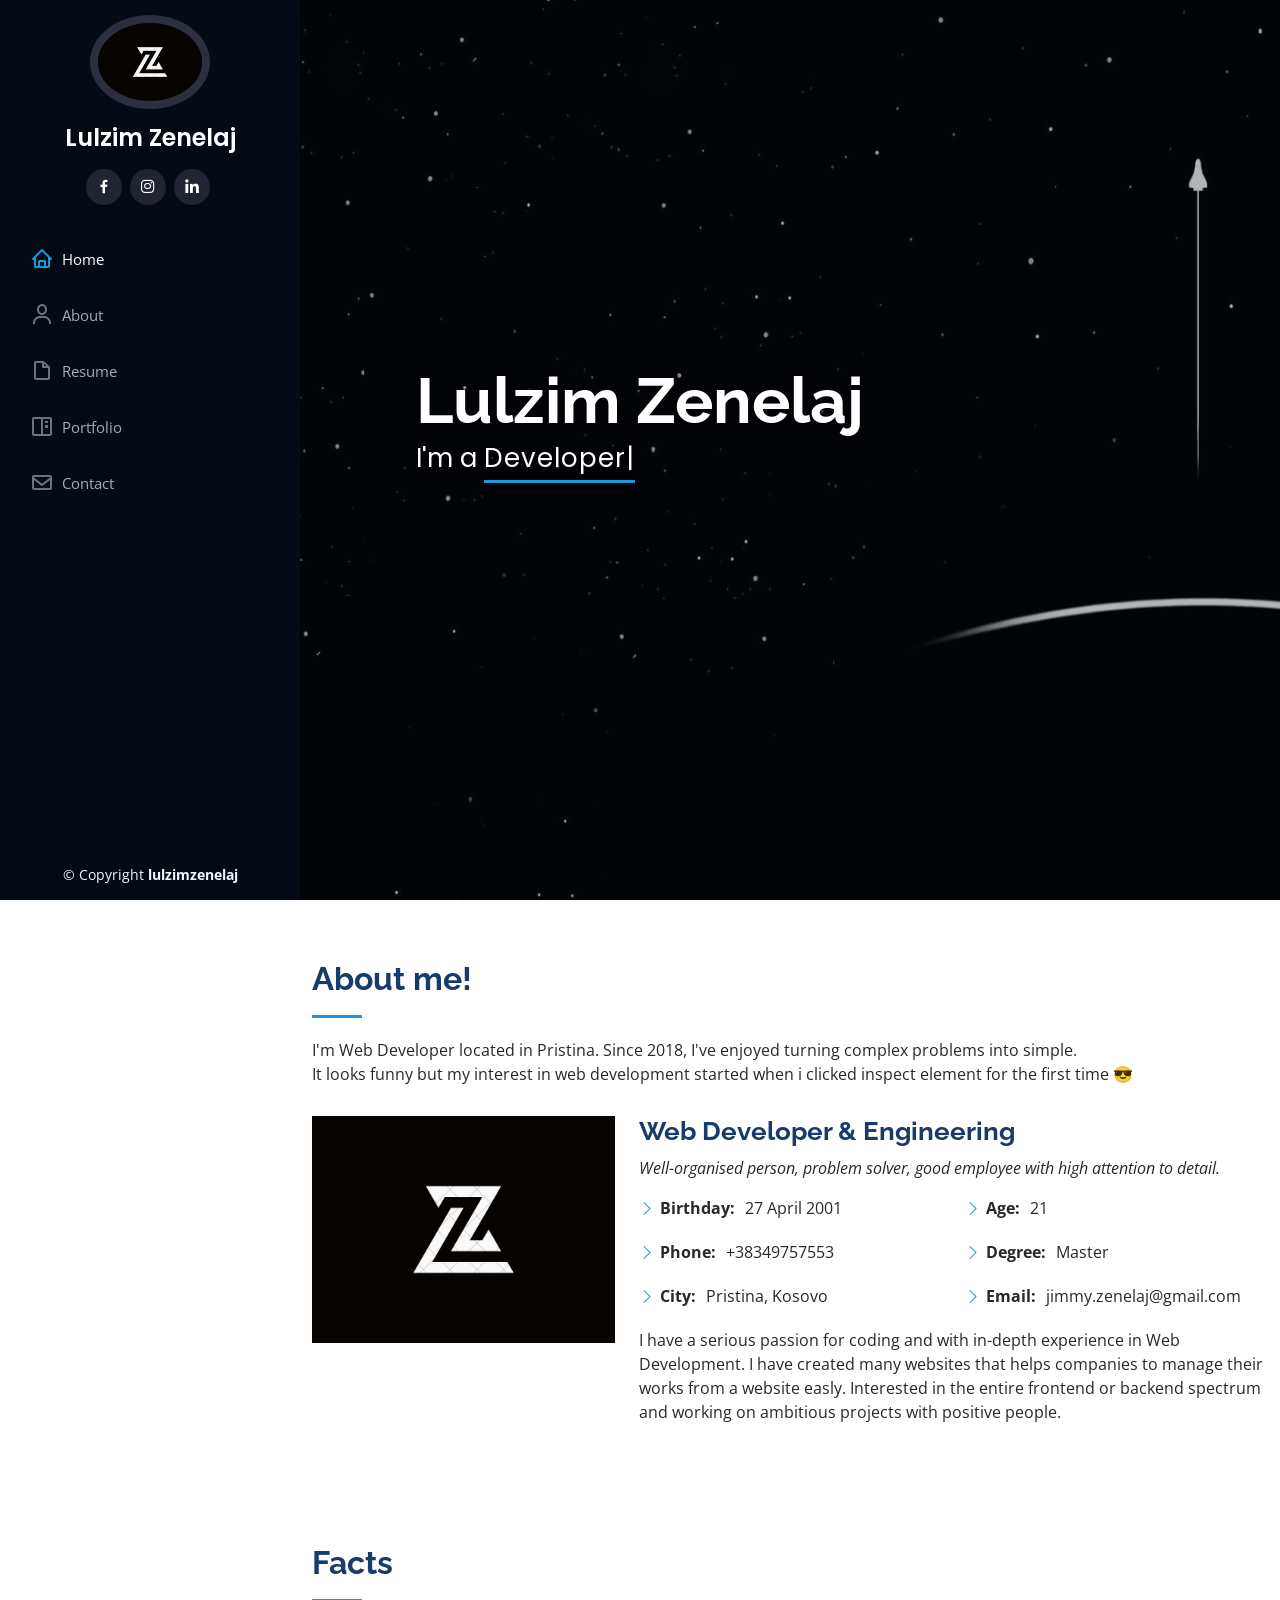
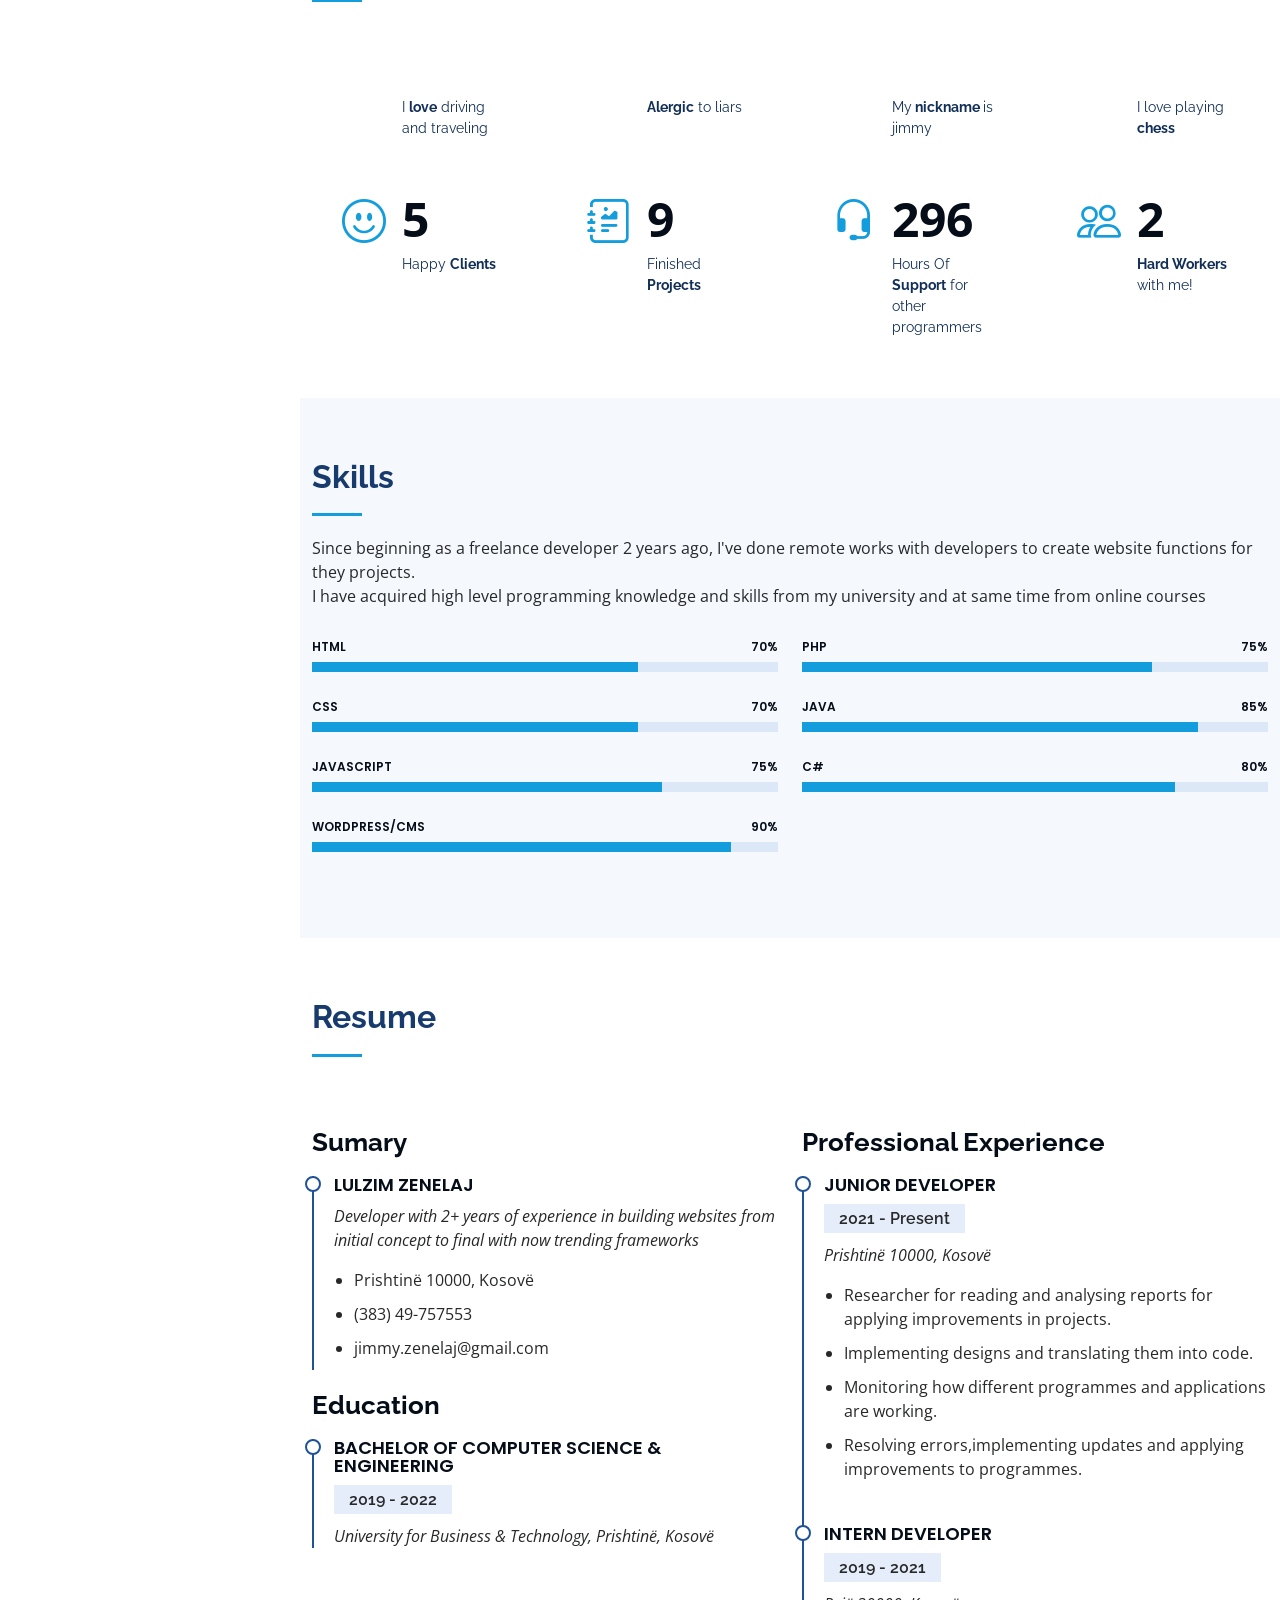
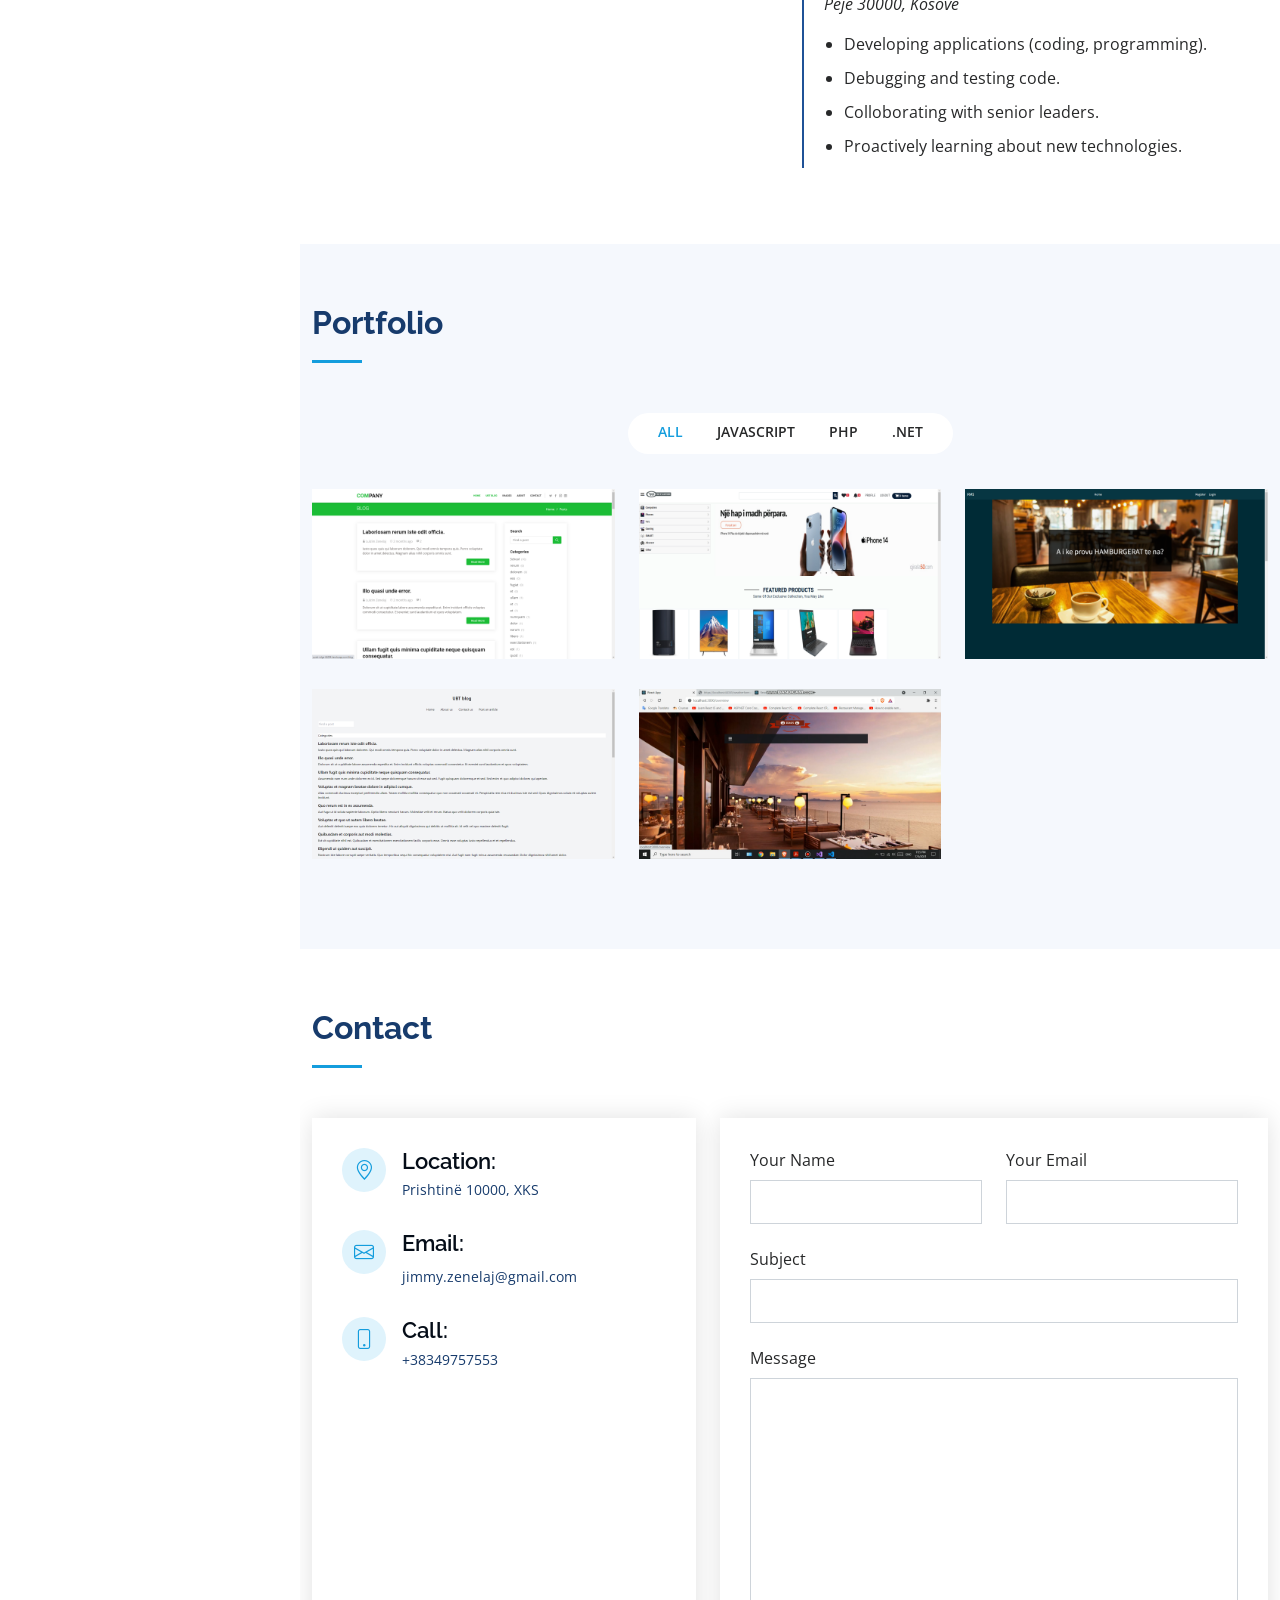
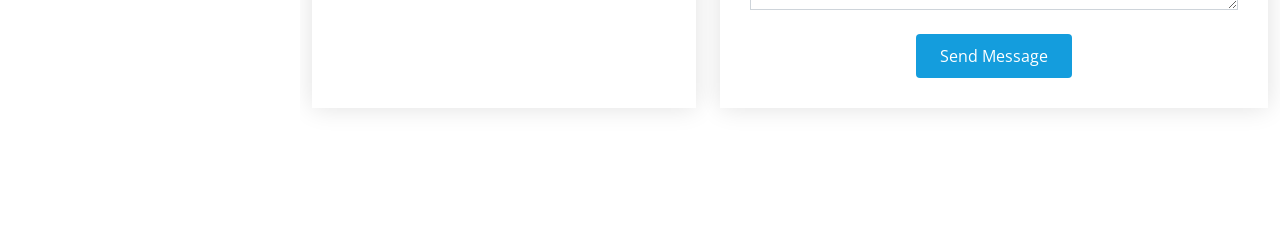
==== index.html @ 9169b21e "Update index.html" ====
<!DOCTYPE html>
<html lang="en">

<head>
  <meta charset="utf-8">
  <meta content="width=device-width, initial-scale=1.0" name="viewport">

  <title>Lulzim Zenelaj - Index</title>
  <meta content="" name="description">
  <meta content="" name="keywords">

  <!-- Favicons -->
  <link href="assets/img/favicon.png" rel="icon">
  <link href="assets/img/apple-touch-icon.png" rel="apple-touch-icon">

  <!-- Google Fonts -->
  <link
    href="https://fonts.googleapis.com/css?family=Open+Sans:300,300i,400,400i,600,600i,700,700i|Raleway:300,300i,400,400i,500,500i,600,600i,700,700i|Poppins:300,300i,400,400i,500,500i,600,600i,700,700i"
    rel="stylesheet">

  <!-- Vendor CSS Files -->
  <link href="assets/vendor/aos/aos.css" rel="stylesheet">
  <link href="assets/vendor/bootstrap/css/bootstrap.min.css" rel="stylesheet">
  <link href="assets/vendor/bootstrap-icons/bootstrap-icons.css" rel="stylesheet">
  <link href="assets/vendor/boxicons/css/boxicons.min.css" rel="stylesheet">
  <link href="assets/vendor/glightbox/css/glightbox.min.css" rel="stylesheet">
  <link href="assets/vendor/swiper/swiper-bundle.min.css" rel="stylesheet">

  <!-- Template Main CSS File -->
  <link href="assets/css/style.css" rel="stylesheet">
</head>

<body>

  <!-- ======= Mobile nav toggle button ======= -->
  <i class="bi bi-list mobile-nav-toggle d-xl-none"></i>

  <!-- ======= Header ======= -->
  <header id="header">
    <div class="d-flex flex-column">

      <div class="profile">
        <img src="assets/img/profile-img.jpg" alt="" class="img-fluid rounded-circle">
        <h1 class="text-light"><a href="index.html">Lulzim Zenelaj</a></h1>
        <div class="social-links mt-3 text-center">
          <a href="https://www.facebook.com/Lulzim.Zenelaj.13/" class="facebook"><i class="bx bxl-facebook"></i></a>
          <a href="https://www.instagram.com/_jimmy_z/" class="instagram"><i class="bx bxl-instagram"></i></a>
          <a href="https://www.linkedin.com/in/lulzimzenelaj" class="linkedin"><i class="bx bxl-linkedin"></i></a>
        </div>
      </div>

      <nav id="navbar" class="nav-menu navbar">
        <ul>
          <li><a href="#hero" class="nav-link scrollto active"><i class="bx bx-home"></i> <span>Home</span></a></li>
          <li><a href="#about" class="nav-link scrollto"><i class="bx bx-user"></i> <span>About</span></a></li>
          <li><a href="#resume" class="nav-link scrollto"><i class="bx bx-file-blank"></i> <span>Resume</span></a></li>
          <li><a href="#portfolio" class="nav-link scrollto"><i class="bx bx-book-content"></i>
              <span>Portfolio</span></a></li>
          <li><a href="#contact" class="nav-link scrollto"><i class="bx bx-envelope"></i> <span>Contact</span></a></li>
        </ul>
      </nav><!-- .nav-menu -->
    </div>
  </header><!-- End Header -->

  <!-- ======= Hero Section ======= -->
  <section id="hero" class="d-flex flex-column justify-content-center align-items-center">
    <div class="hero-container" data-aos="fade-in">
      <h1>Lulzim Zenelaj</h1>
      <p>I'm a <span class="typed" data-typed-items="Developer, Engineering, Freelancer, Designer"></span></p>
    </div>
  </section><!-- End Hero -->

  <main id="main">

    <!-- ======= About Section ======= -->
    <section id="about" class="about">
      <div class="container">

        <div class="section-title">
          <h2>About me!</h2>
          <p>I'm Web Developer located in Pristina. Since 2018, I've enjoyed turning complex problems into simple.
          </p>
          <p>
            It looks funny but my interest in web development started
            when i clicked inspect element for the first time 😎
          </p>
        </div>

        <div class="row">
          <div class="col-lg-4" data-aos="fade-right">
            <img src="assets/img/profile-img.jpg" class="img-fluid" alt="">
          </div>
          <div class="col-lg-8 pt-4 pt-lg-0 content" data-aos="fade-left">
            <h3> Web Developer &amp; Engineering</h3>
            <p class="fst-italic">
              Well-organised person, problem solver, good employee with high attention to detail.
            </p>
            <div class="row">
              <div class="col-lg-6">
                <ul>
                  <li><i class="bi bi-chevron-right"></i> <strong>Birthday:</strong> <span>27 April 2001</span></li>
                  <li><i class="bi bi-chevron-right"></i> <strong>Phone:</strong> <span>+38349757553</span></li>
                  <li><i class="bi bi-chevron-right"></i> <strong>City:</strong> <span>Pristina, Kosovo</span></li>
                </ul>
              </div>
              <div class="col-lg-6">
                <ul>
                  <li><i class="bi bi-chevron-right"></i> <strong>Age:</strong> <span>21</span></li>
                  <li><i class="bi bi-chevron-right"></i> <strong>Degree:</strong> <span>Master</span></li>
                  <li><i class="bi bi-chevron-right"></i> <strong>Email:</strong> <span>jimmy.zenelaj@gmail.com</span>
                  </li>
                </ul>
              </div>
            </div>
            <p>
              I have a serious passion for coding and with in-depth experience in Web Development.
              I have created many websites that helps companies to manage their works from a website easly.
              Interested in the entire frontend or backend spectrum and working on ambitious projects with positive
              people.
            </p>
          </div>
        </div>

      </div>
    </section><!-- End About Section -->

    <!-- ======= Facts Section ======= -->
    <section id="facts" class="facts">
      <div class="container">

        <div class="section-title">
          <h2>Facts</h2>
        </div>

        <div class="row no-gutters">

          <div class="col-lg-3 col-md-6 d-md-flex align-items-md-stretch" data-aos="fade-up">
            <div class="count-box">
              <p>I <strong>love</strong> driving and traveling </p>
            </div>
          </div>

          <div class="col-lg-3 col-md-6 d-md-flex align-items-md-stretch" data-aos="fade-up">
            <div class="count-box">
              <p><strong>Alergic</strong> to liars</p>
            </div>
          </div>

          <div class="col-lg-3 col-md-6 d-md-flex align-items-md-stretch" data-aos="fade-up">
            <div class="count-box">
              <p>My<strong> nickname </strong>is jimmy</p>
            </div>
          </div>

          <div class="col-lg-3 col-md-6 d-md-flex align-items-md-stretch" data-aos="fade-up">
            <div class="count-box">
              <p>I love playing<strong> chess </strong></p>
            </div>
          </div>

        </div>

        <div class="row no-gutters">

          <div class="col-lg-3 col-md-6 d-md-flex align-items-md-stretch" data-aos="fade-up">
            <div class="count-box">
              <i class="bi bi-emoji-smile"></i>
              <span data-purecounter-start="0" data-purecounter-end="7" data-purecounter-duration="1"
                class="purecounter"></span>
              <p>Happy <strong>Clients</strong></p>
            </div>
          </div>

          <div class="col-lg-3 col-md-6 d-md-flex align-items-md-stretch" data-aos="fade-up" data-aos-delay="100">
            <div class="count-box">
              <i class="bi bi-journal-richtext"></i>
              <span data-purecounter-start="0" data-purecounter-end="12" data-purecounter-duration="1"
                class="purecounter"></span>
              <p>Finished <strong>Projects</strong></p>
            </div>
          </div>

          <div class="col-lg-3 col-md-6 d-md-flex align-items-md-stretch" data-aos="fade-up" data-aos-delay="200">
            <div class="count-box">
              <i class="bi bi-headset"></i>
              <span data-purecounter-start="0" data-purecounter-end="411" data-purecounter-duration="1"
                class="purecounter"></span>
              <p>Hours Of <strong>Support</strong> for other programmers</p>
            </div>
          </div>

          <div class="col-lg-3 col-md-6 d-md-flex align-items-md-stretch" data-aos="fade-up" data-aos-delay="300">
            <div class="count-box">
              <i class="bi bi-people"></i>
              <span data-purecounter-start="0" data-purecounter-end="3" data-purecounter-duration="1"
                class="purecounter"></span>
              <p><strong>Hard Workers</strong> with me!</p>
            </div>
          </div>

        </div>

      </div>
    </section><!-- End Facts Section -->

    <!-- ======= Skills Section ======= -->
    <section id="skills" class="skills section-bg">
      <div class="container">

        <div class="section-title">
          <h2>Skills</h2>
          <p>Since beginning as a freelance developer 2 years ago, I've done remote works with developers to create
            website functions for they projects.</p>
          <p>
            I have acquired high level programming knowledge and skills from my university and at same time from online
            courses
          </p>
        </div>

        <div class="row skills-content">

          <div class="col-lg-6" data-aos="fade-up">

            <div class="progress">
              <span class="skill">HTML <i class="val">70%</i></span>
              <div class="progress-bar-wrap">
                <div class="progress-bar" role="progressbar" aria-valuenow="70" aria-valuemin="0" aria-valuemax="100">
                </div>
              </div>
            </div>

            <div class="progress">
              <span class="skill">CSS <i class="val">70%</i></span>
              <div class="progress-bar-wrap">
                <div class="progress-bar" role="progressbar" aria-valuenow="70" aria-valuemin="0" aria-valuemax="100">
                </div>
              </div>
            </div>

            <div class="progress">
              <span class="skill">JavaScript <i class="val">75%</i></span>
              <div class="progress-bar-wrap">
                <div class="progress-bar" role="progressbar" aria-valuenow="75" aria-valuemin="0" aria-valuemax="100">
                </div>
              </div>
            </div>

            <div class="progress">
              <span class="skill">WordPress/CMS <i class="val">90%</i></span>
              <div class="progress-bar-wrap">
                <div class="progress-bar" role="progressbar" aria-valuenow="90" aria-valuemin="0" aria-valuemax="100">
                </div>
              </div>
            </div>

          </div>

          <div class="col-lg-6" data-aos="fade-up" data-aos-delay="100">

            <div class="progress">
              <span class="skill">PHP <i class="val">75%</i></span>
              <div class="progress-bar-wrap">
                <div class="progress-bar" role="progressbar" aria-valuenow="75" aria-valuemin="0" aria-valuemax="100">
                </div>
              </div>
            </div>

            <div class="progress">
              <span class="skill">Java <i class="val">85%</i></span>
              <div class="progress-bar-wrap">
                <div class="progress-bar" role="progressbar" aria-valuenow="85" aria-valuemin="0" aria-valuemax="100">
                </div>
              </div>
            </div>

            <div class="progress">
              <span class="skill">C#<i class="val">80%</i></span>
              <div class="progress-bar-wrap">
                <div class="progress-bar" role="progressbar" aria-valuenow="80" aria-valuemin="0" aria-valuemax="100">
                </div>
              </div>
            </div>

          </div>

        </div>

      </div>
    </section><!-- End Skills Section -->

    <!-- ======= Resume Section ======= -->
    <section id="resume" class="resume">
      <div class="container">

        <div class="section-title">
          <h2>Resume</h2>
        </div>

        <div class="row">
          <div class="col-lg-6" data-aos="fade-up">
            <h3 class="resume-title">Sumary</h3>
            <div class="resume-item pb-0">
              <h4>Lulzim Zenelaj</h4>
              <p><em>Developer with 2+ years of experience in building websites from initial concept to final with now
                  trending frameworks </em></p>
              <ul>
                <li>Prishtinë 10000, Kosovë</li>
                <li>(383) 49-757553</li>
                <li>jimmy.zenelaj@gmail.com</li>
              </ul>
            </div>

            <h3 class="resume-title">Education</h3>
            <div class="resume-item">
              <h4>Bachelor of Computer Science &amp; Engineering</h4>
              <h5>2019 - 2022</h5>
              <p><em>University for Business & Technology, Prishtinë, Kosovë</em></p>
              <p>

              </p>
            </div>
          </div>
          <div class="col-lg-6" data-aos="fade-up" data-aos-delay="100">
            <h3 class="resume-title">Professional Experience</h3>
            <div class="resume-item">
              <h4>Junior Developer</h4>
              <h5>2021 - Present</h5>
              <p><em>Prishtinë 10000, Kosovë</em></p>
              <ul>
                <li>Researcher for reading and analysing reports for applying improvements in projects.</li>
                <li>Implementing designs and translating them into code.</li>
                <li>Monitoring how different programmes and applications are working.</li>
                <li>Resolving errors,implementing updates and applying improvements to programmes.</li>
              </ul>
            </div>
            <div class="resume-item">
              <h4>Intern Developer</h4>
              <h5>2019 - 2021</h5>
              <p><em>Pejë 30000, Kosovë</em></p>
              <ul>
                <li>Developing applications (coding, programming).</li>
                <li>Debugging and testing code.</li>
                <li>Colloborating with senior leaders.</li>
                <li>Proactively learning about new technologies.</li>
              </ul>
            </div>
          </div>
        </div>

      </div>
    </section><!-- End Resume Section -->

    <!-- ======= Portfolio Section ======= -->
    <section id="portfolio" class="portfolio section-bg">
      <div class="container">

        <div class="section-title">
          <h2>Portfolio</h2>
          <p></p>
        </div>

        <div class="row" data-aos="fade-up">
          <div class="col-lg-12 d-flex justify-content-center">
            <ul id="portfolio-flters">
              <li data-filter="*" class="filter-active">All</li>
              <li data-filter=".filter-javascript">Javascript</li>
              <li data-filter=".filter-php">PHP</li>
              <li data-filter=".filter-net">.NET</li>
            </ul>
          </div>
        </div>

        <div class="row portfolio-container" data-aos="fade-up" data-aos-delay="100">

          <div class="col-lg-4 col-md-6 portfolio-item filter-php">
            <div class="portfolio-wrap">
              <img src="./assets/img/portfolio/company1.png" class="img-fluid" alt="">
              <div class="portfolio-links">
                <a href="./assets/img/portfolio/company1.png" data-gallery="portfolioGallery" class="portfolio-lightbox"
                  title="App 1"><i class="bx bx-plus"></i></a>
                <a href="company.html" title="More Details"><i class="bx bx-link"></i></a>
              </div>
            </div>
          </div>

          <div class="col-lg-4 col-md-6 portfolio-item filter-javascript">
            <div class="portfolio-wrap">
              <img src="./assets/img/portfolio/ethings1.png" class="img-fluid" alt="">
              <div class="portfolio-links">
                <a href="./assets/img/portfolio/ethings1.png" data-gallery="portfolioGallery" class="portfolio-lightbox"
                  title="Web 3"><i class="bx bx-plus"></i></a>
                <a href="ethings.html" title="More Details"><i class="bx bx-link"></i></a>
              </div>
            </div>
          </div>

          <div class="col-lg-4 col-md-6 portfolio-item filter-net">
            <div class="portfolio-wrap">
              <img src="./assets/img/portfolio/rms1.png" class="img-fluid" alt="">
              <div class="portfolio-links">
                <a href="./assets/img/portfolio/rms1.png" data-gallery="portfolioGallery" class="portfolio-lightbox"
                  title="App 2"><i class="bx bx-plus"></i></a>
                <a href="rms.html" title="More Details"><i class="bx bx-link"></i></a>
              </div>
            </div>
          </div>

          <div class="col-lg-4 col-md-6 portfolio-item filter-php">
            <div class="portfolio-wrap">
              <img src="./assets/img/portfolio/ubt-blog1.png" class="img-fluid" alt="">
              <div class="portfolio-links">
                <a href="./assets/img/portfolio/ubt-blog1.png" data-gallery="portfolioGallery"
                  class="portfolio-lightbox" title="Card 2"><i class="bx bx-plus"></i></a>
                <a href="ubt-blog.html" title="More Details"><i class="bx bx-link"></i></a>
              </div>
            </div>
          </div>

          <div class="col-lg-4 col-md-6 portfolio-item filter-net">
            <div class="portfolio-wrap">
              <img src="./assets/img/portfolio/rmss1.png" class="img-fluid" alt="">
              <div class="portfolio-links">
                <a href="./assets/img/portfolio/rmss1.png" data-gallery="portfolioGallery" class="portfolio-lightbox"
                  title="Card 2"><i class="bx bx-plus"></i></a>
                <a href="rmss.html" title="More Details"><i class="bx bx-link"></i></a>
              </div>
            </div>
          </div>

        </div>
      </div>
    </section><!-- End Portfolio Section -->

    <!-- ======= Contact Section ======= -->
    <section id="contact" class="contact">
      <div class="container">

        <div class="section-title">
          <h2>Contact</h2>
        </div>

        <div class="row" data-aos="fade-in">

          <div class="col-lg-5 d-flex align-items-stretch">
            <div class="info">
              <div class="address">
                <i class="bi bi-geo-alt"></i>
                <h4>Location:</h4>
                <p>Prishtinë 10000, XKS</p>
              </div>

              <div class="email">
                <i class="bi bi-envelope"></i>
                <h4>Email:</h4>
                <p>jimmy.zenelaj@gmail.com</p>
              </div>

              <div class="phone">
                <i class="bi bi-phone"></i>
                <h4>Call:</h4>
                <p>+38349757553</p>
              </div>

              <iframe
                src="https://www.google.com/maps/embed?pb=!1m18!1m12!1m3!1d1606.5477777826131!2d21.166922964120342!3d42.65723828204387!2m3!1f0!2f0!3f0!3m2!1i1024!2i768!4f13.1!3m3!1m2!1s0x0%3A0xf1d6cd9b679f8cb0!2zNDLCsDM5JzI2LjEiTiAyMcKwMTAnMDYuMiJF!5e1!3m2!1sen!2s!4v1666738399757!5m2!1sen!2s"
                width="100%" height="100%" style="border:0;" allowfullscreen="" loading="lazy"
                referrerpolicy="no-referrer-when-downgrade"></iframe>
            </div>

          </div>

          <div class="col-lg-7 mt-5 mt-lg-0 d-flex align-items-stretch">
            <form action="forms/contact.php" method="post" role="form" class="php-email-form">
              <div class="row">
                <div class="form-group col-md-6">
                  <label for="name">Your Name</label>
                  <input type="text" name="name" class="form-control" id="name" required>
                </div>
                <div class="form-group col-md-6">
                  <label for="name">Your Email</label>
                  <input type="email" class="form-control" name="email" id="email" required>
                </div>
              </div>
              <div class="form-group">
                <label for="name">Subject</label>
                <input type="text" class="form-control" name="subject" id="subject" required>
              </div>
              <div class="form-group">
                <label for="name">Message</label>
                <textarea class="form-control" name="message" rows="10" required></textarea>
              </div>
              <div class="my-3">
                <div class="loading">Loading</div>
                <div class="error-message"></div>
                <div class="sent-message">Your message has been sent. Thank you!</div>
              </div>
              <div class="text-center"><button type="submit">Send Message</button></div>
            </form>
          </div>

        </div>

      </div>
    </section><!-- End Contact Section -->

  </main><!-- End #main -->

  <!-- ======= Footer ======= -->
  <footer id="footer">
    <div class="container">
      <div class="copyright">
        &copy; Copyright <strong><span>lulzimzenelaj</span></strong>
      </div>
    </div>
  </footer><!-- End  Footer -->

  <a href="#" class="back-to-top d-flex align-items-center justify-content-center"><i
      class="bi bi-arrow-up-short"></i></a>

  <!-- Vendor JS Files -->
  <script src="assets/vendor/purecounter/purecounter_vanilla.js"></script>
  <script src="assets/vendor/aos/aos.js"></script>
  <script src="assets/vendor/bootstrap/js/bootstrap.bundle.min.js"></script>
  <script src="assets/vendor/glightbox/js/glightbox.min.js"></script>
  <script src="assets/vendor/isotope-layout/isotope.pkgd.min.js"></script>
  <script src="assets/vendor/swiper/swiper-bundle.min.js"></script>
  <script src="assets/vendor/typed.js/typed.min.js"></script>
  <script src="assets/vendor/waypoints/noframework.waypoints.js"></script>
  <script src="assets/vendor/php-email-form/validate.js"></script>

  <!-- Template Main JS File -->
  <script src="assets/js/main.js"></script>

</body>

</html>
---- assets/css/style.css ----
/*--------------------------------------------------------------
# General
--------------------------------------------------------------*/
body {
  font-family: "Open Sans", sans-serif;
  color: #272829;
}

a {
  color: #149ddd;
  text-decoration: none;
}

a:hover {
  color: #37b3ed;
  text-decoration: none;
}

h1,
h2,
h3,
h4,
h5,
h6 {
  font-family: "Raleway", sans-serif;
}

/*--------------------------------------------------------------
# Back to top button
--------------------------------------------------------------*/
.back-to-top {
  position: fixed;
  visibility: hidden;
  opacity: 0;
  right: 15px;
  bottom: 15px;
  z-index: 996;
  background: #149ddd;
  width: 40px;
  height: 40px;
  border-radius: 50px;
  transition: all 0.4s;
}

.back-to-top i {
  font-size: 28px;
  color: #fff;
  line-height: 0;
}

.back-to-top:hover {
  background: #2eafec;
  color: #fff;
}

.back-to-top.active {
  visibility: visible;
  opacity: 1;
}

/*--------------------------------------------------------------
# Header
--------------------------------------------------------------*/
#header {
  position: fixed;
  top: 0;
  left: 0;
  bottom: 0;
  width: 300px;
  transition: all ease-in-out 0.5s;
  z-index: 9997;
  transition: all 0.5s;
  padding: 0 15px;
  background: #040b14;
  overflow-y: auto;
}

#header .profile img {
  margin: 15px auto;
  display: block;
  width: 120px;
  border: 8px solid #2c2f3f;
}

#header .profile h1 {
  font-size: 24px;
  margin: 0;
  padding: 0;
  font-weight: 600;
  -moz-text-align-last: center;
  text-align-last: center;
  font-family: "Poppins", sans-serif;
}

#header .profile h1 a,
#header .profile h1 a:hover {
  color: #fff;
  text-decoration: none;
}

#header .profile .social-links a {
  font-size: 18px;
  display: inline-block;
  background: #212431;
  color: #fff;
  line-height: 1;
  padding: 8px 0;
  margin-right: 4px;
  border-radius: 50%;
  text-align: center;
  width: 36px;
  height: 36px;
  transition: 0.3s;
}

#header .profile .social-links a:hover {
  background: #149ddd;
  color: #fff;
  text-decoration: none;
}

#main {
  margin-left: 300px;
}

@media (max-width: 1199px) {
  #header {
    left: -300px;
  }

  #main {
    margin-left: 0;
  }
}

/*--------------------------------------------------------------
# Navigation Menu
--------------------------------------------------------------*/
/* Desktop Navigation */
.nav-menu {
  padding: 30px 0 0 0;
}

.nav-menu * {
  margin: 0;
  padding: 0;
  list-style: none;
}

.nav-menu>ul>li {
  position: relative;
  white-space: nowrap;
}

.nav-menu a,
.nav-menu a:focus {
  display: flex;
  align-items: center;
  color: #a8a9b4;
  padding: 12px 15px;
  margin-bottom: 8px;
  transition: 0.3s;
  font-size: 15px;
}

.nav-menu a i,
.nav-menu a:focus i {
  font-size: 24px;
  padding-right: 8px;
  color: #6f7180;
}

.nav-menu a:hover,
.nav-menu .active,
.nav-menu .active:focus,
.nav-menu li:hover>a {
  text-decoration: none;
  color: #fff;
}

.nav-menu a:hover i,
.nav-menu .active i,
.nav-menu .active:focus i,
.nav-menu li:hover>a i {
  color: #149ddd;
}

/* Mobile Navigation */
.mobile-nav-toggle {
  position: fixed;
  right: 15px;
  top: 15px;
  z-index: 9998;
  border: 0;
  font-size: 24px;
  transition: all 0.4s;
  outline: none !important;
  background-color: #149ddd;
  color: #fff;
  width: 40px;
  height: 40px;
  display: inline-flex;
  align-items: center;
  justify-content: center;
  line-height: 0;
  border-radius: 50px;
  cursor: pointer;
}

.mobile-nav-active {
  overflow: hidden;
}

.mobile-nav-active #header {
  left: 0;
}

/*--------------------------------------------------------------
# Hero Section
--------------------------------------------------------------*/
#hero {
  width: 100%;
  height: 100vh;
  background: url("../img/hero-bg.jpg") top center;
  background-size: cover;
}

#hero:before {
  content: "";
  background: rgba(5, 13, 24, 0.3);
  position: absolute;
  bottom: 0;
  top: 0;
  left: 0;
  right: 0;
  z-index: 1;
}

#hero .hero-container {
  position: relative;
  z-index: 2;
  min-width: 300px;
}

#hero h1 {
  margin: 0 0 10px 0;
  font-size: 64px;
  font-weight: 700;
  line-height: 56px;
  color: #fff;
}

#hero p {
  color: #fff;
  margin-bottom: 50px;
  font-size: 26px;
  font-family: "Poppins", sans-serif;
}

#hero p span {
  color: #fff;
  padding-bottom: 4px;
  letter-spacing: 1px;
  border-bottom: 3px solid #149ddd;
}

@media (min-width: 1024px) {
  #hero {
    background-attachment: fixed;
  }
}

@media (max-width: 768px) {
  #hero h1 {
    font-size: 28px;
    line-height: 36px;
  }

  #hero h2 {
    font-size: 18px;
    line-height: 24px;
    margin-bottom: 30px;
  }
}

/*--------------------------------------------------------------
# Sections General
--------------------------------------------------------------*/
section {
  padding: 60px 0;
  overflow: hidden;
}

.section-bg {
  background: #f5f8fd;
}

.section-title {
  padding-bottom: 30px;
}

.section-title h2 {
  font-size: 32px;
  font-weight: bold;
  margin-bottom: 20px;
  padding-bottom: 20px;
  position: relative;
  color: #173b6c;
}

.section-title h2::after {
  content: "";
  position: absolute;
  display: block;
  width: 50px;
  height: 3px;
  background: #149ddd;
  bottom: 0;
  left: 0;
}

.section-title p {
  margin-bottom: 0;
}

/*--------------------------------------------------------------
# About
--------------------------------------------------------------*/
.about .content h3 {
  font-weight: 700;
  font-size: 26px;
  color: #173b6c;
}

.about .content ul {
  list-style: none;
  padding: 0;
}

.about .content ul li {
  margin-bottom: 20px;
  display: flex;
  align-items: center;
}

.about .content ul strong {
  margin-right: 10px;
}

.about .content ul i {
  font-size: 16px;
  margin-right: 5px;
  color: #149ddd;
  line-height: 0;
}

.about .content p:last-child {
  margin-bottom: 0;
}

/*--------------------------------------------------------------
# Facts
--------------------------------------------------------------*/
.facts {
  padding-bottom: 30px;
}

.facts .count-box {
  padding: 30px;
  width: 100%;
}

.facts .count-box i {
  display: block;
  font-size: 44px;
  color: #149ddd;
  float: left;
  line-height: 0;
}

.facts .count-box span {
  font-size: 48px;
  line-height: 40px;
  display: block;
  font-weight: 700;
  color: #050d18;
  margin-left: 60px;
}

.facts .count-box p {
  padding: 15px 0 0 0;
  margin: 0 0 0 60px;
  font-family: "Raleway", sans-serif;
  font-size: 14px;
  color: #122f57;
}

.facts .count-box a {
  font-weight: 600;
  display: block;
  margin-top: 20px;
  color: #122f57;
  font-size: 15px;
  font-family: "Poppins", sans-serif;
  transition: ease-in-out 0.3s;
}

.facts .count-box a:hover {
  color: #1f5297;
}

/*--------------------------------------------------------------
# Akills
--------------------------------------------------------------*/
.skills .progress {
  height: 60px;
  display: block;
  background: none;
  border-radius: 0;
}

.skills .progress .skill {
  padding: 0;
  margin: 0 0 6px 0;
  text-transform: uppercase;
  display: block;
  font-weight: 600;
  font-family: "Poppins", sans-serif;
  color: #050d18;
}

.skills .progress .skill .val {
  float: right;
  font-style: normal;
}

.skills .progress-bar-wrap {
  background: #dce8f8;
  height: 10px;
}

.skills .progress-bar {
  width: 1px;
  height: 10px;
  transition: 0.9s;
  background-color: #149ddd;
}

/*--------------------------------------------------------------
# Resume
--------------------------------------------------------------*/
.resume .resume-title {
  font-size: 26px;
  font-weight: 700;
  margin-top: 20px;
  margin-bottom: 20px;
  color: #050d18;
}

.resume .resume-item {
  padding: 0 0 20px 20px;
  margin-top: -2px;
  border-left: 2px solid #1f5297;
  position: relative;
}

.resume .resume-item h4 {
  line-height: 18px;
  font-size: 18px;
  font-weight: 600;
  text-transform: uppercase;
  font-family: "Poppins", sans-serif;
  color: #050d18;
  margin-bottom: 10px;
}

.resume .resume-item h5 {
  font-size: 16px;
  background: #e4edf9;
  padding: 5px 15px;
  display: inline-block;
  font-weight: 600;
  margin-bottom: 10px;
}

.resume .resume-item ul {
  padding-left: 20px;
}

.resume .resume-item ul li {
  padding-bottom: 10px;
}

.resume .resume-item:last-child {
  padding-bottom: 0;
}

.resume .resume-item::before {
  content: "";
  position: absolute;
  width: 16px;
  height: 16px;
  border-radius: 50px;
  left: -9px;
  top: 0;
  background: #fff;
  border: 2px solid #1f5297;
}

/*--------------------------------------------------------------
# Portfolio
--------------------------------------------------------------*/
.portfolio .portfolio-item {
  margin-bottom: 30px;
}

.portfolio #portfolio-flters {
  padding: 0;
  margin: 0 auto 35px auto;
  list-style: none;
  text-align: center;
  background: #fff;
  border-radius: 50px;
  padding: 2px 15px;
}

.portfolio #portfolio-flters li {
  cursor: pointer;
  display: inline-block;
  padding: 10px 15px 8px 15px;
  font-size: 14px;
  font-weight: 600;
  line-height: 1;
  text-transform: uppercase;
  color: #272829;
  margin-bottom: 5px;
  transition: all 0.3s ease-in-out;
}

.portfolio #portfolio-flters li:hover,
.portfolio #portfolio-flters li.filter-active {
  color: #149ddd;
}

.portfolio #portfolio-flters li:last-child {
  margin-right: 0;
}

.portfolio .portfolio-wrap {
  transition: 0.3s;
  position: relative;
  overflow: hidden;
  z-index: 1;
}

.portfolio .portfolio-wrap::before {
  content: "";
  background: rgba(255, 255, 255, 0.5);
  position: absolute;
  left: 0;
  right: 0;
  top: 0;
  bottom: 0;
  transition: all ease-in-out 0.3s;
  z-index: 2;
  opacity: 0;
}

.portfolio .portfolio-wrap .portfolio-links {
  opacity: 1;
  left: 0;
  right: 0;
  bottom: -60px;
  z-index: 3;
  position: absolute;
  transition: all ease-in-out 0.3s;
  display: flex;
  justify-content: center;
}

.portfolio .portfolio-wrap .portfolio-links a {
  color: #fff;
  font-size: 28px;
  text-align: center;
  background: rgba(20, 157, 221, 0.75);
  transition: 0.3s;
  width: 50%;
}

.portfolio .portfolio-wrap .portfolio-links a:hover {
  background: rgba(20, 157, 221, 0.95);
}

.portfolio .portfolio-wrap .portfolio-links a+a {
  border-left: 1px solid #37b3ed;
}

.portfolio .portfolio-wrap:hover::before {
  top: 0;
  left: 0;
  right: 0;
  bottom: 0;
  opacity: 1;
}

.portfolio .portfolio-wrap:hover .portfolio-links {
  opacity: 1;
  bottom: 0;
}

/*--------------------------------------------------------------
# Portfolio Details
--------------------------------------------------------------*/
.portfolio-details {
  padding-top: 40px;
}

.portfolio-details .portfolio-details-slider img {
  width: 100%;
}

.portfolio-details .portfolio-details-slider .swiper-pagination {
  margin-top: 20px;
  position: relative;
}

.portfolio-details .portfolio-details-slider .swiper-pagination .swiper-pagination-bullet {
  width: 12px;
  height: 12px;
  background-color: #fff;
  opacity: 1;
  border: 1px solid #149ddd;
}

.portfolio-details .portfolio-details-slider .swiper-pagination .swiper-pagination-bullet-active {
  background-color: #149ddd;
}

.portfolio-details .portfolio-info {
  padding: 30px;
  box-shadow: 0px 0 30px rgba(5, 13, 24, 0.08);
}

.portfolio-details .portfolio-info h3 {
  font-size: 22px;
  font-weight: 700;
  margin-bottom: 20px;
  padding-bottom: 20px;
  border-bottom: 1px solid #eee;
}

.portfolio-details .portfolio-info ul {
  list-style: none;
  padding: 0;
  font-size: 15px;
}

.portfolio-details .portfolio-info ul li+li {
  margin-top: 10px;
}

.portfolio-details .portfolio-description {
  padding-top: 30px;
}

.portfolio-details .portfolio-description h2 {
  font-size: 26px;
  font-weight: 700;
  margin-bottom: 20px;
}

.portfolio-details .portfolio-description p {
  padding: 0;
}

/*--------------------------------------------------------------
# Services
--------------------------------------------------------------*/
.services .icon-box {
  margin-bottom: 20px;
}

.services .icon {
  float: left;
  display: flex;
  align-items: center;
  justify-content: center;
  width: 54px;
  height: 54px;
  background: #149ddd;
  border-radius: 50%;
  transition: 0.5s;
  border: 1px solid #149ddd;
}

.services .icon i {
  color: #fff;
  font-size: 24px;
  line-height: 0;
}

.services .icon-box:hover .icon {
  background: #fff;
}

.services .icon-box:hover .icon i {
  color: #149ddd;
}

.services .title {
  margin-left: 80px;
  font-weight: 700;
  margin-bottom: 15px;
  font-size: 18px;
}

.services .title a {
  color: #343a40;
}

.services .title a:hover {
  color: #149ddd;
}

.services .description {
  margin-left: 80px;
  line-height: 24px;
  font-size: 14px;
}

/*--------------------------------------------------------------
# Testimonials
--------------------------------------------------------------*/
.testimonials .testimonials-carousel,
.testimonials .testimonials-slider {
  overflow: hidden;
}

.testimonials .testimonial-item {
  box-sizing: content-box;
  text-align: center;
  min-height: 320px;
}

.testimonials .testimonial-item .testimonial-img {
  width: 90px;
  border-radius: 50%;
  margin: 0 auto;
}

.testimonials .testimonial-item h3 {
  font-size: 18px;
  font-weight: bold;
  margin: 10px 0 5px 0;
  color: #111;
}

.testimonials .testimonial-item h4 {
  font-size: 14px;
  color: #999;
  margin: 0;
}

.testimonials .testimonial-item .quote-icon-left,
.testimonials .testimonial-item .quote-icon-right {
  color: #c3e8fa;
  font-size: 26px;
}

.testimonials .testimonial-item .quote-icon-left {
  display: inline-block;
  left: -5px;
  position: relative;
}

.testimonials .testimonial-item .quote-icon-right {
  display: inline-block;
  right: -5px;
  position: relative;
  top: 10px;
}

.testimonials .testimonial-item p {
  font-style: italic;
  margin: 0 15px 15px 15px;
  padding: 20px;
  background: #fff;
  position: relative;
  margin-bottom: 35px;
  border-radius: 6px;
  box-shadow: 0px 2px 15px rgba(0, 0, 0, 0.1);
}

.testimonials .testimonial-item p::after {
  content: "";
  width: 0;
  height: 0;
  border-top: 20px solid #fff;
  border-right: 20px solid transparent;
  border-left: 20px solid transparent;
  position: absolute;
  bottom: -20px;
  left: calc(50% - 20px);
}

.testimonials .swiper-pagination {
  margin-top: 20px;
  position: relative;
}

.testimonials .swiper-pagination .swiper-pagination-bullet {
  width: 12px;
  height: 12px;
  background-color: #fff;
  opacity: 1;
  border: 1px solid #149ddd;
}

.testimonials .swiper-pagination .swiper-pagination-bullet-active {
  background-color: #149ddd;
}

/*--------------------------------------------------------------
# Contact
--------------------------------------------------------------*/
.contact {
  padding-bottom: 130px;
}

.contact .info {
  padding: 30px;
  background: #fff;
  width: 100%;
  box-shadow: 0 0 24px 0 rgba(0, 0, 0, 0.12);
}

.contact .info i {
  font-size: 20px;
  color: #149ddd;
  float: left;
  width: 44px;
  height: 44px;
  background: #dff3fc;
  display: flex;
  justify-content: center;
  align-items: center;
  border-radius: 50px;
  transition: all 0.3s ease-in-out;
}

.contact .info h4 {
  padding: 0 0 0 60px;
  font-size: 22px;
  font-weight: 600;
  margin-bottom: 5px;
  color: #050d18;
}

.contact .info p {
  padding: 0 0 10px 60px;
  margin-bottom: 20px;
  font-size: 14px;
  color: #173b6c;
}

.contact .info .email p {
  padding-top: 5px;
}

.contact .info .social-links {
  padding-left: 60px;
}

.contact .info .social-links a {
  font-size: 18px;
  display: inline-block;
  background: #333;
  color: #fff;
  line-height: 1;
  padding: 8px 0;
  border-radius: 50%;
  text-align: center;
  width: 36px;
  height: 36px;
  transition: 0.3s;
  margin-right: 10px;
}

.contact .info .social-links a:hover {
  background: #149ddd;
  color: #fff;
}

.contact .info .email:hover i,
.contact .info .address:hover i,
.contact .info .phone:hover i {
  background: #149ddd;
  color: #fff;
}

.contact .php-email-form {
  width: 100%;
  padding: 30px;
  background: #fff;
  box-shadow: 0 0 24px 0 rgba(0, 0, 0, 0.12);
}

.contact .php-email-form .form-group {
  padding-bottom: 8px;
}

.contact .php-email-form .validate {
  display: none;
  color: red;
  margin: 0 0 15px 0;
  font-weight: 400;
  font-size: 13px;
}

.contact .php-email-form .error-message {
  display: none;
  color: #fff;
  background: #ed3c0d;
  text-align: left;
  padding: 15px;
  font-weight: 600;
}

.contact .php-email-form .error-message br+br {
  margin-top: 25px;
}

.contact .php-email-form .sent-message {
  display: none;
  color: #fff;
  background: #18d26e;
  text-align: center;
  padding: 15px;
  font-weight: 600;
}

.contact .php-email-form .loading {
  display: none;
  background: #fff;
  text-align: center;
  padding: 15px;
}

.contact .php-email-form .loading:before {
  content: "";
  display: inline-block;
  border-radius: 50%;
  width: 24px;
  height: 24px;
  margin: 0 10px -6px 0;
  border: 3px solid #18d26e;
  border-top-color: #eee;
  -webkit-animation: animate-loading 1s linear infinite;
  animation: animate-loading 1s linear infinite;
}

.contact .php-email-form .form-group {
  margin-bottom: 15px;
}

.contact .php-email-form label {
  padding-bottom: 8px;
}

.contact .php-email-form input,
.contact .php-email-form textarea {
  border-radius: 0;
  box-shadow: none;
  font-size: 14px;
}

.contact .php-email-form input {
  height: 44px;
}

.contact .php-email-form textarea {
  padding: 10px 15px;
}

.contact .php-email-form button[type=submit] {
  background: #149ddd;
  border: 0;
  padding: 10px 24px;
  color: #fff;
  transition: 0.4s;
  border-radius: 4px;
}

.contact .php-email-form button[type=submit]:hover {
  background: #37b3ed;
}

@-webkit-keyframes animate-loading {
  0% {
    transform: rotate(0deg);
  }

  100% {
    transform: rotate(360deg);
  }
}

@keyframes animate-loading {
  0% {
    transform: rotate(0deg);
  }

  100% {
    transform: rotate(360deg);
  }
}

/*--------------------------------------------------------------
# Breadcrumbs
--------------------------------------------------------------*/
.breadcrumbs {
  padding: 20px 0;
  background: #f9f9f9;
}

.breadcrumbs h2 {
  font-size: 26px;
  font-weight: 300;
}

.breadcrumbs ol {
  display: flex;
  flex-wrap: wrap;
  list-style: none;
  padding: 0;
  margin: 0;
  font-size: 15px;
}

.breadcrumbs ol li+li {
  padding-left: 10px;
}

.breadcrumbs ol li+li::before {
  display: inline-block;
  padding-right: 10px;
  color: #0e2442;
  content: "/";
}

@media (max-width: 768px) {
  .breadcrumbs .d-flex {
    display: block !important;
  }

  .breadcrumbs ol {
    display: block;
  }

  .breadcrumbs ol li {
    display: inline-block;
  }
}

/*--------------------------------------------------------------
# Footer
--------------------------------------------------------------*/
#footer {
  padding: 15px;
  color: #f4f6fd;
  font-size: 14px;
  position: fixed;
  left: 0;
  bottom: 0;
  width: 300px;
  z-index: 9999;
  background: #040b14;
}

#footer .copyright {
  text-align: center;
}

#footer .credits {
  padding-top: 5px;
  text-align: center;
  font-size: 13px;
  color: #eaebf0;
}

@media (max-width: 1199px) {
  #footer {
    position: static;
    width: auto;
    padding-right: 20px 15px;
  }
}
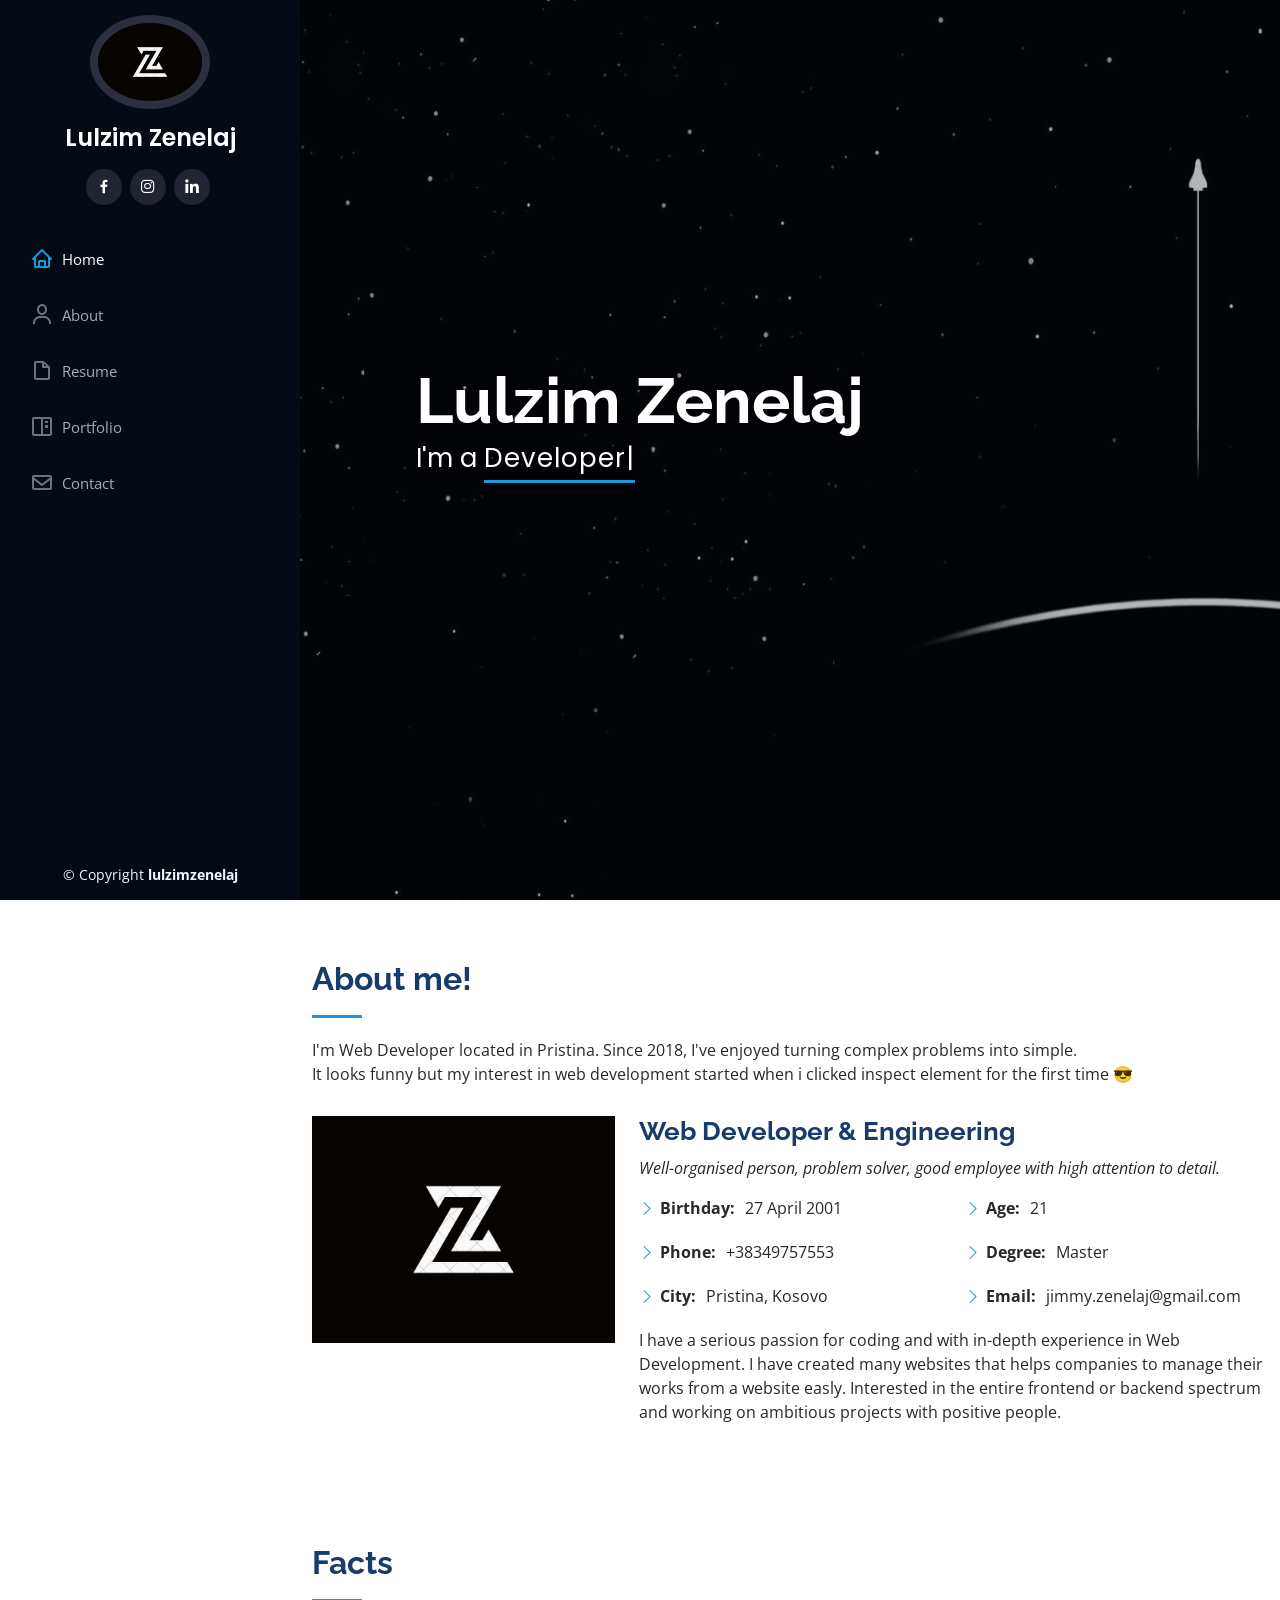
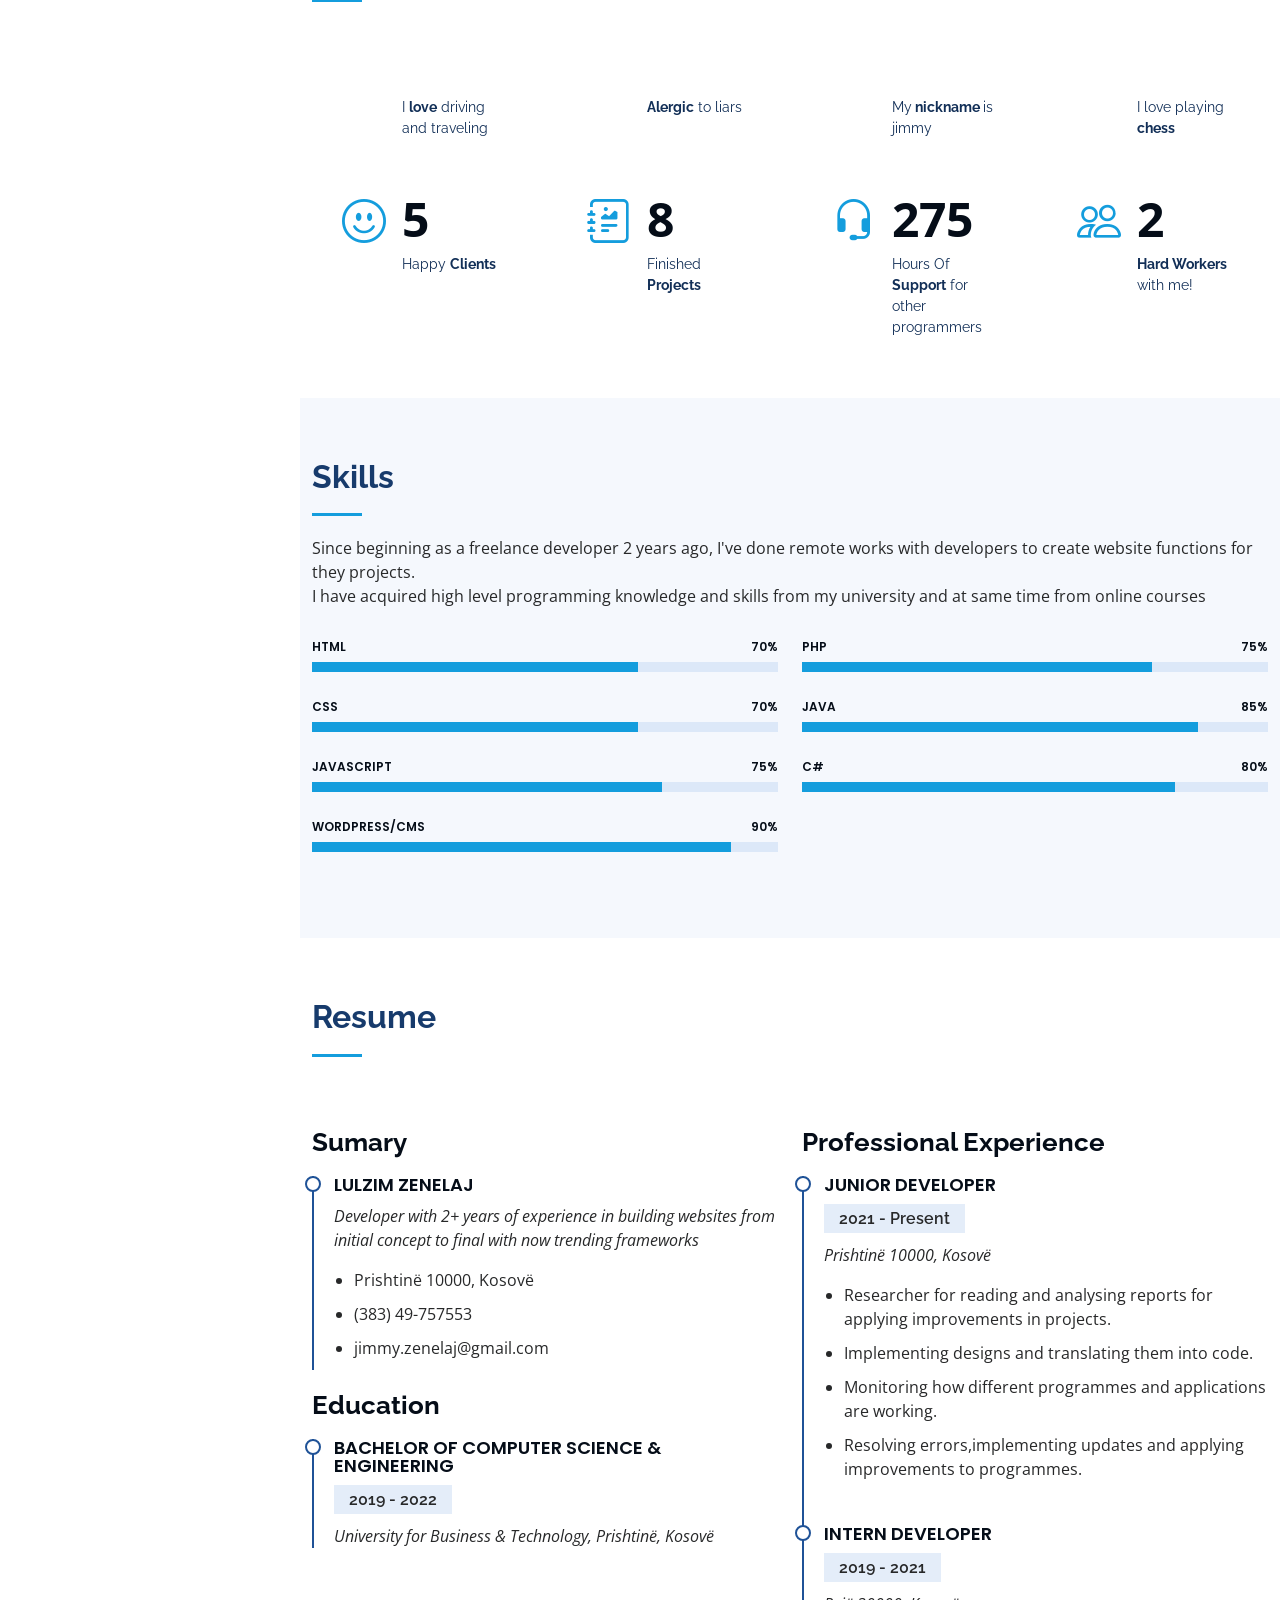
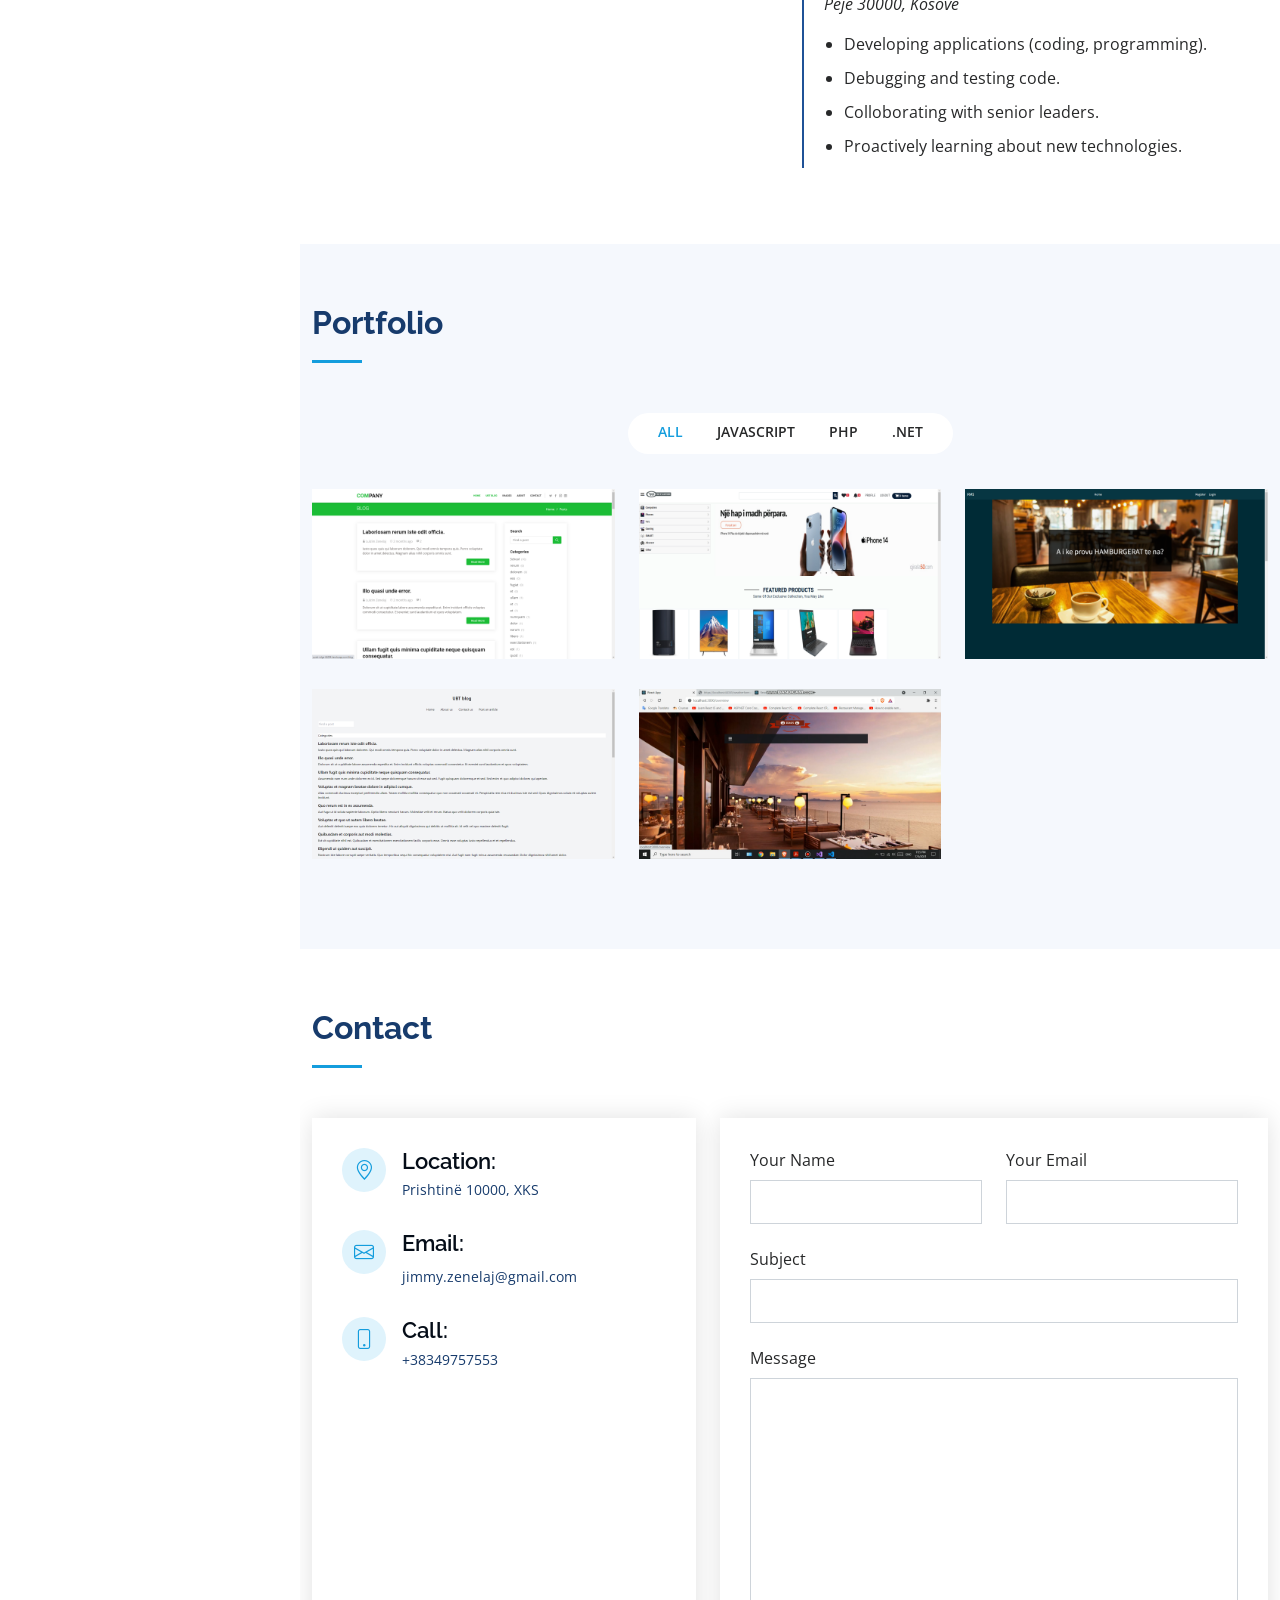
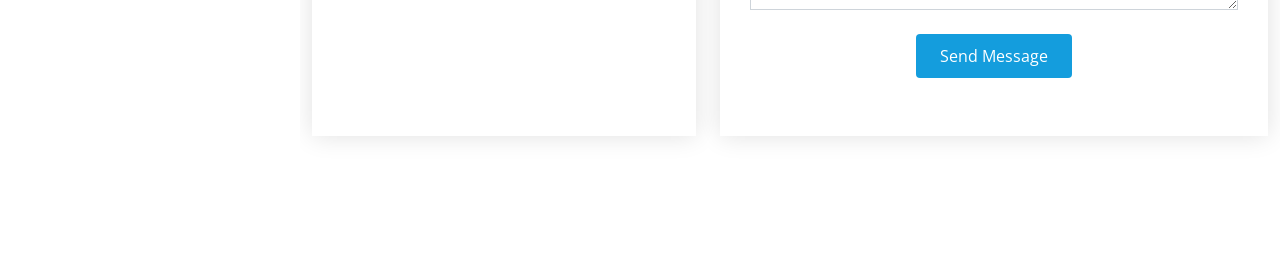
==== commit 06e2d55f: "Update index.html" ====
--- a/index.html
+++ b/index.html
@@ -463,7 +463,7 @@
 
               <iframe
                 src="https://www.google.com/maps/embed?pb=!1m18!1m12!1m3!1d1606.5477777826131!2d21.166922964120342!3d42.65723828204387!2m3!1f0!2f0!3f0!3m2!1i1024!2i768!4f13.1!3m3!1m2!1s0x0%3A0xf1d6cd9b679f8cb0!2zNDLCsDM5JzI2LjEiTiAyMcKwMTAnMDYuMiJF!5e1!3m2!1sen!2s!4v1666738399757!5m2!1sen!2s"
-                width="100%" height="100%" style="border:0;" allowfullscreen="" loading="lazy"
+                width="100%" height="300px" style="border:0;" allowfullscreen="" loading="lazy"
                 referrerpolicy="no-referrer-when-downgrade"></iframe>
             </div>
 
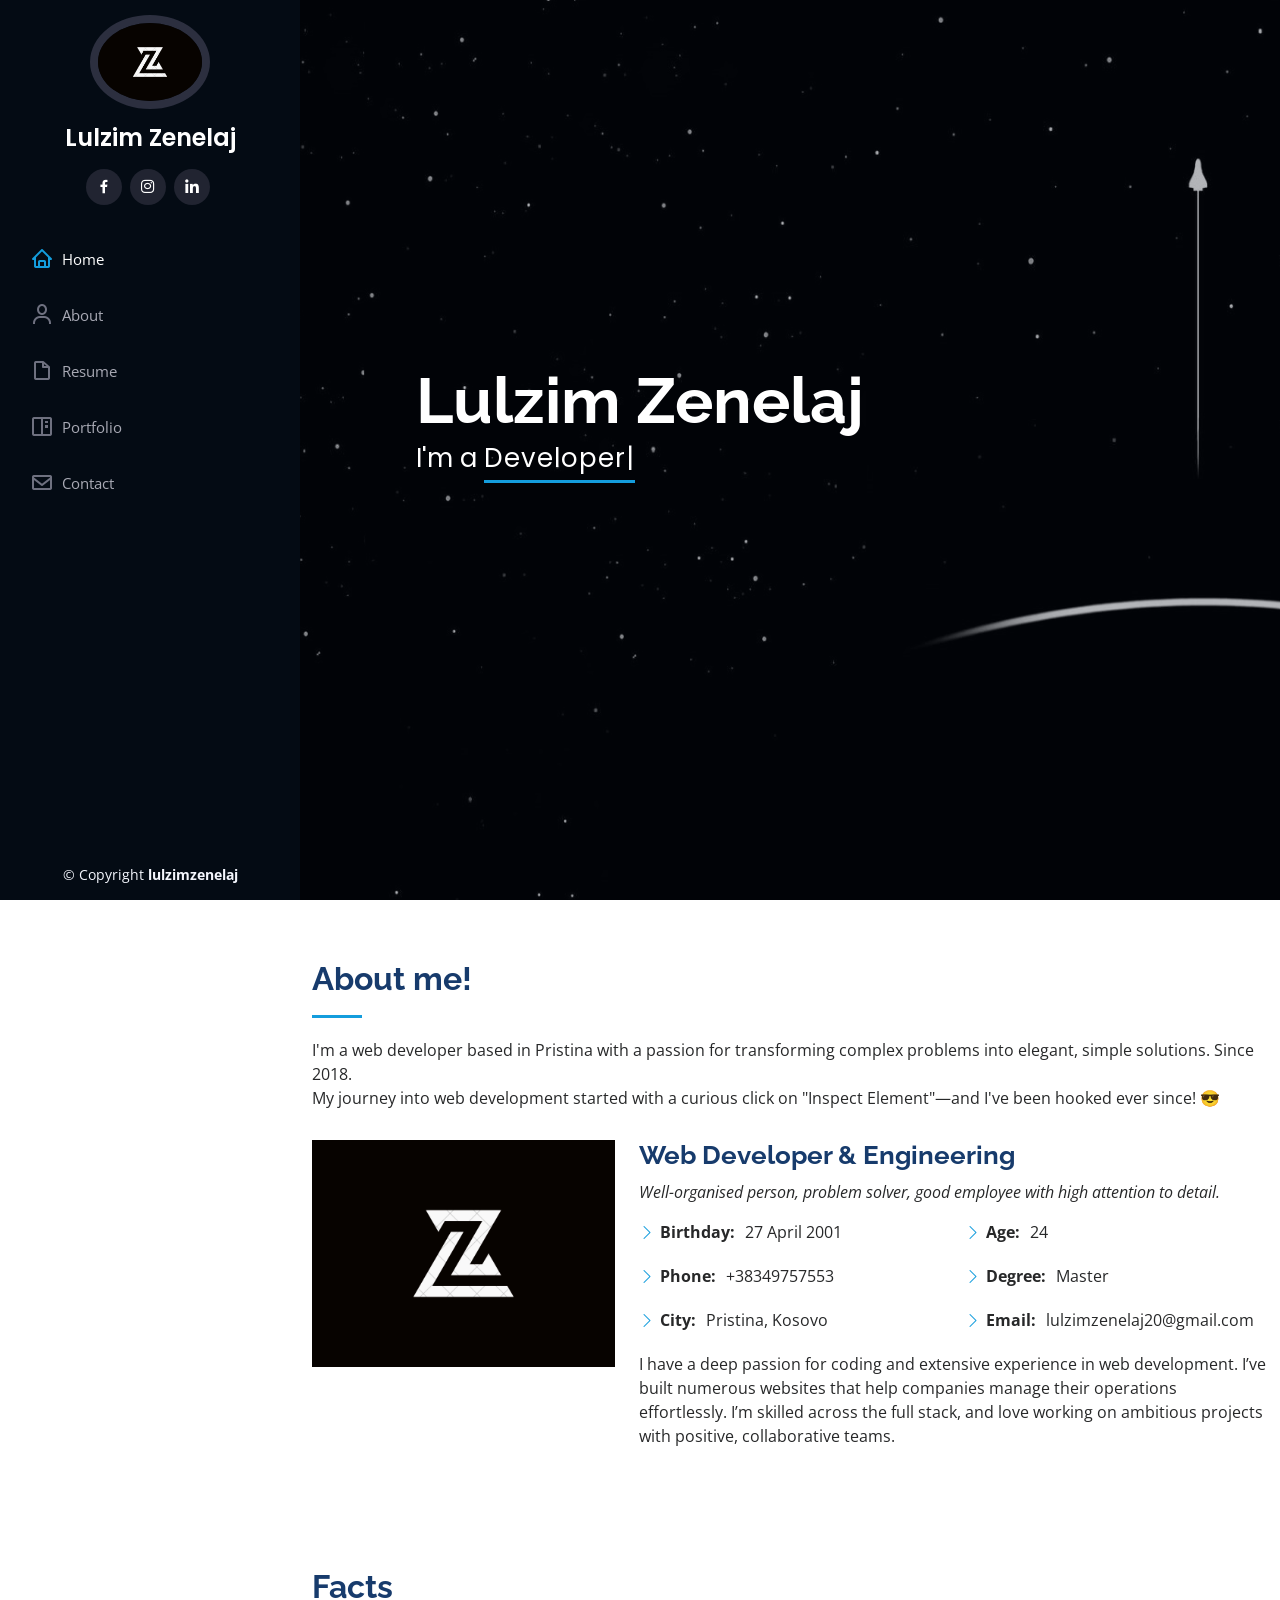
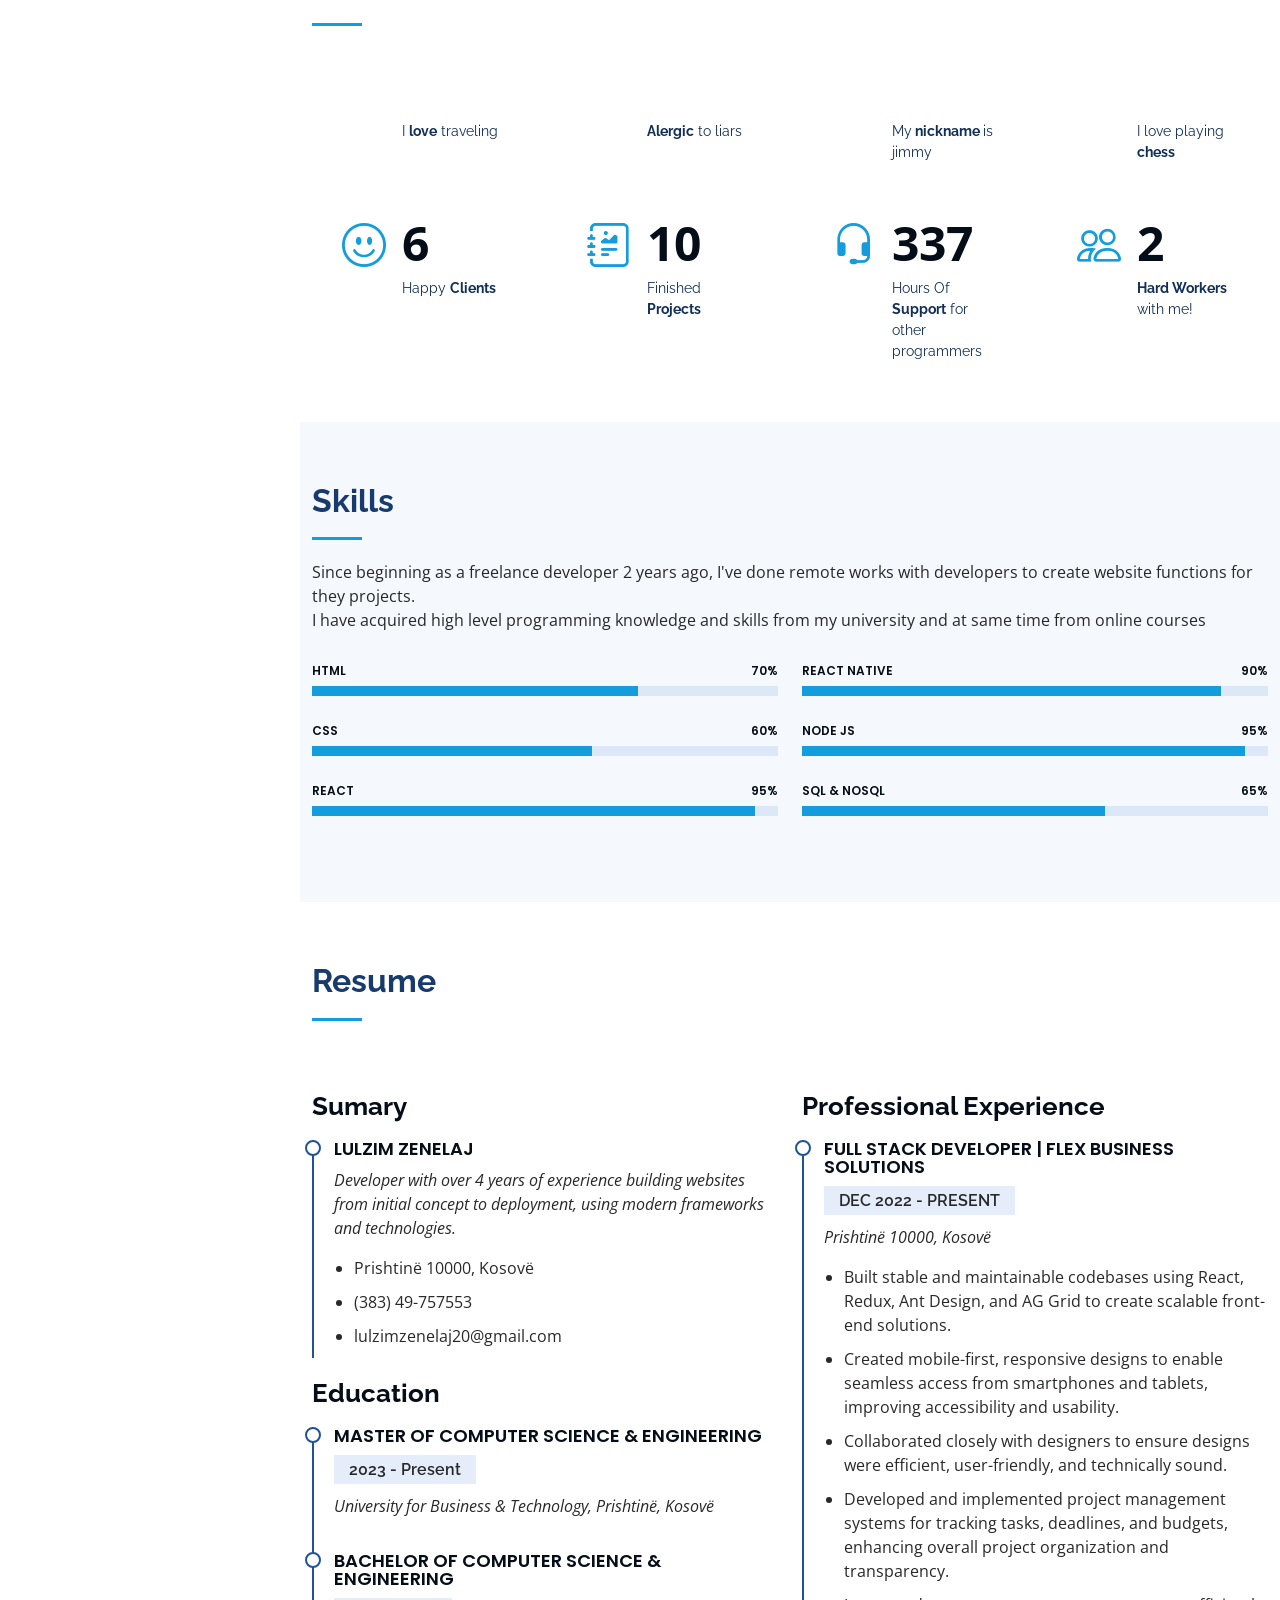
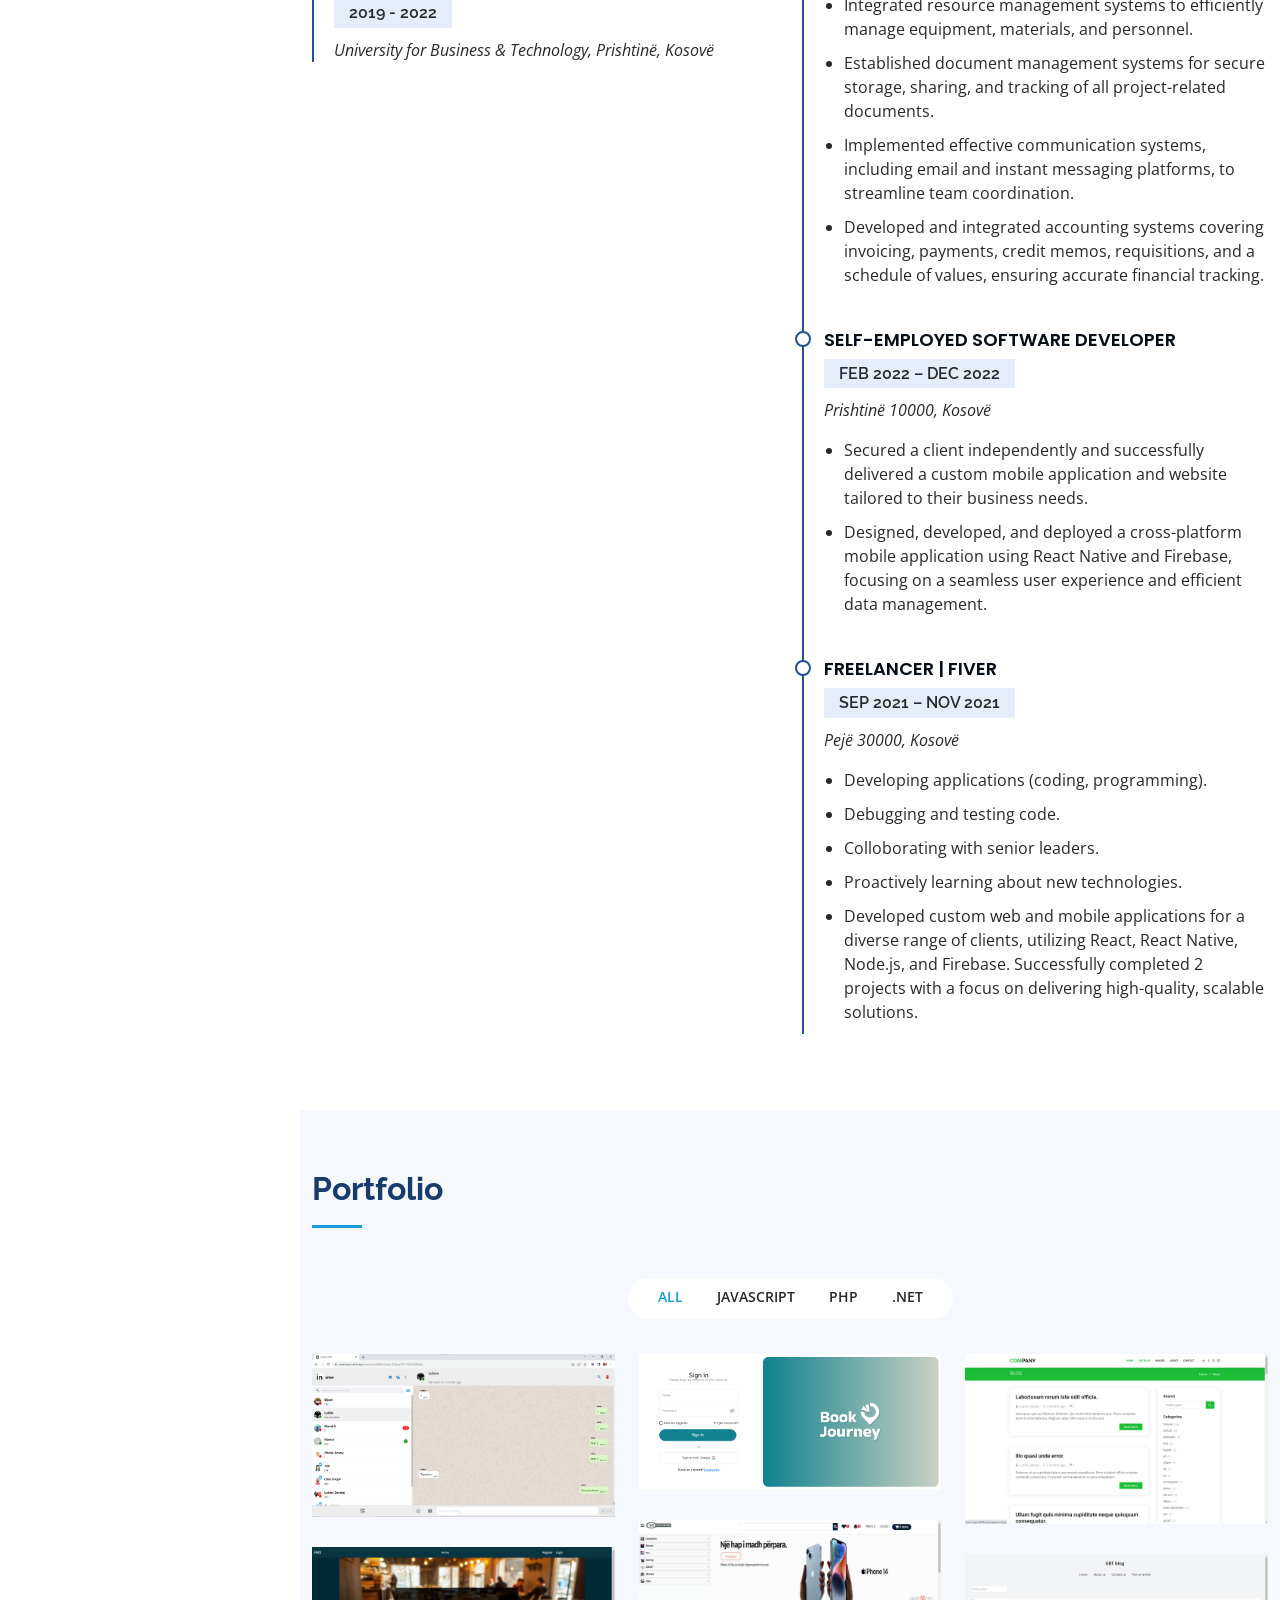
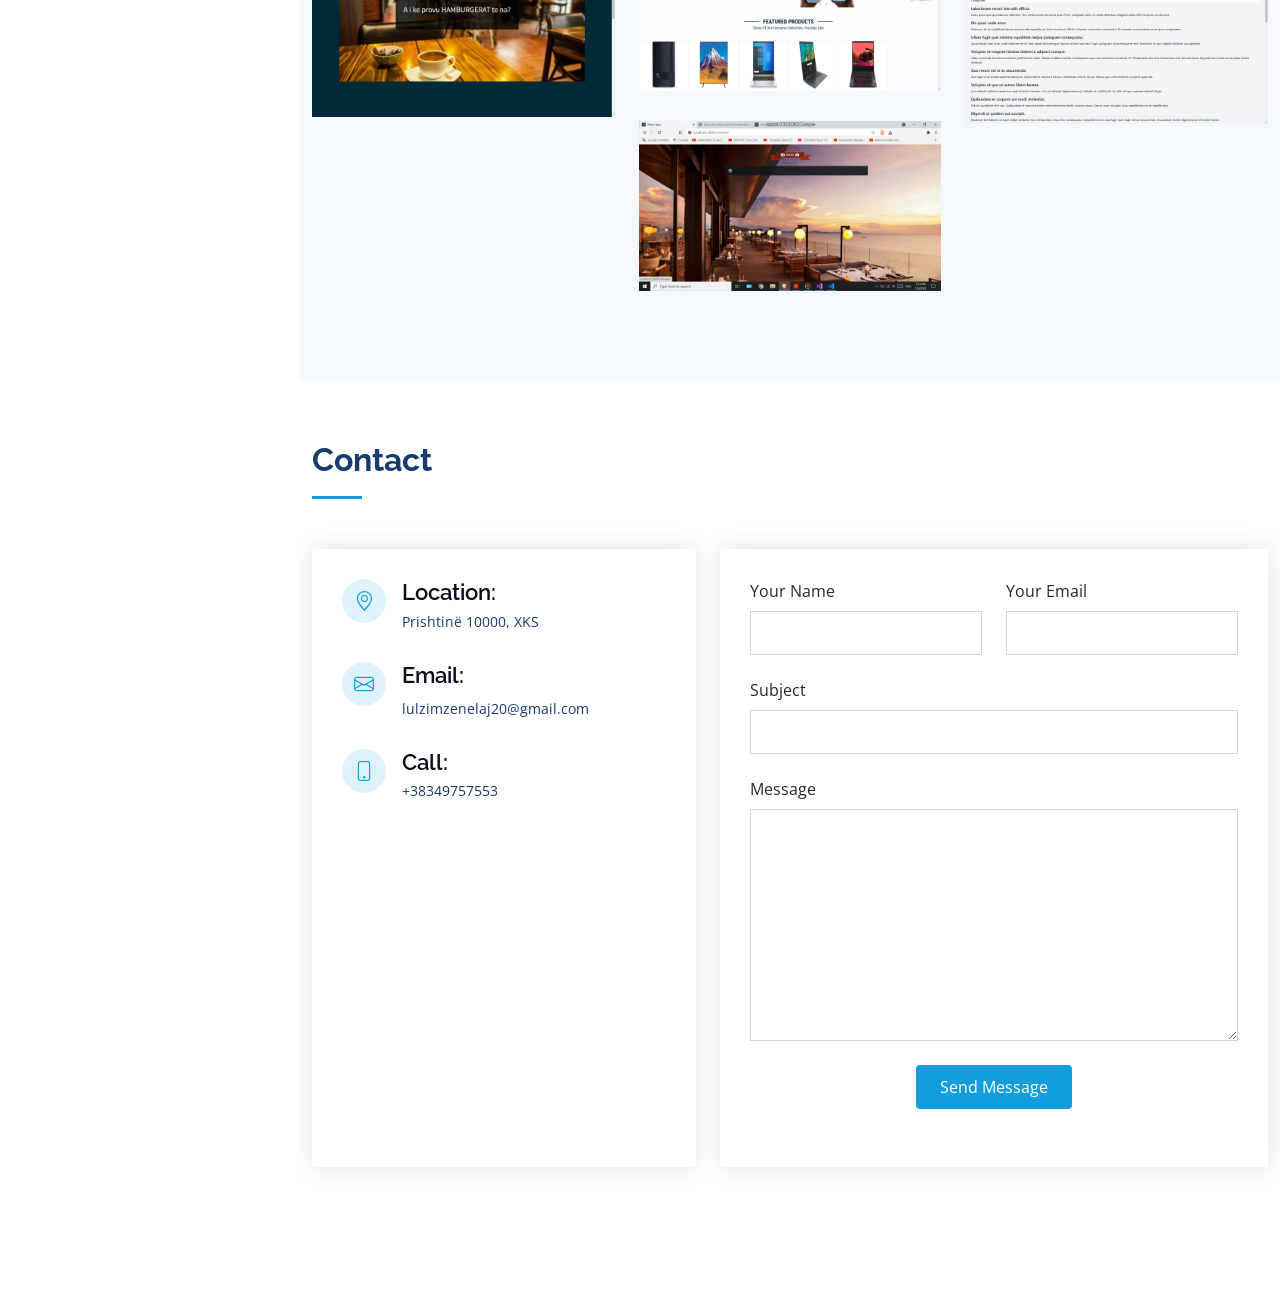
==== commit 3ac747af: "updated portfolio" ====
--- a/index.html
+++ b/index.html
@@ -1,536 +1,869 @@
 <!DOCTYPE html>
 <html lang="en">
-
-<head>
-  <meta charset="utf-8">
-  <meta content="width=device-width, initial-scale=1.0" name="viewport">
-
-  <title>Lulzim Zenelaj - Index</title>
-  <meta content="" name="description">
-  <meta content="" name="keywords">
-
-  <!-- Favicons -->
-  <link href="assets/img/favicon.png" rel="icon">
-  <link href="assets/img/apple-touch-icon.png" rel="apple-touch-icon">
-
-  <!-- Google Fonts -->
-  <link
-    href="https://fonts.googleapis.com/css?family=Open+Sans:300,300i,400,400i,600,600i,700,700i|Raleway:300,300i,400,400i,500,500i,600,600i,700,700i|Poppins:300,300i,400,400i,500,500i,600,600i,700,700i"
-    rel="stylesheet">
-
-  <!-- Vendor CSS Files -->
-  <link href="assets/vendor/aos/aos.css" rel="stylesheet">
-  <link href="assets/vendor/bootstrap/css/bootstrap.min.css" rel="stylesheet">
-  <link href="assets/vendor/bootstrap-icons/bootstrap-icons.css" rel="stylesheet">
-  <link href="assets/vendor/boxicons/css/boxicons.min.css" rel="stylesheet">
-  <link href="assets/vendor/glightbox/css/glightbox.min.css" rel="stylesheet">
-  <link href="assets/vendor/swiper/swiper-bundle.min.css" rel="stylesheet">
-
-  <!-- Template Main CSS File -->
-  <link href="assets/css/style.css" rel="stylesheet">
-</head>
-
-<body>
-
-  <!-- ======= Mobile nav toggle button ======= -->
-  <i class="bi bi-list mobile-nav-toggle d-xl-none"></i>
-
-  <!-- ======= Header ======= -->
-  <header id="header">
-    <div class="d-flex flex-column">
-
-      <div class="profile">
-        <img src="assets/img/profile-img.jpg" alt="" class="img-fluid rounded-circle">
-        <h1 class="text-light"><a href="index.html">Lulzim Zenelaj</a></h1>
-        <div class="social-links mt-3 text-center">
-          <a href="https://www.facebook.com/Lulzim.Zenelaj.13/" class="facebook"><i class="bx bxl-facebook"></i></a>
-          <a href="https://www.instagram.com/_jimmy_z/" class="instagram"><i class="bx bxl-instagram"></i></a>
-          <a href="https://www.linkedin.com/in/lulzimzenelaj" class="linkedin"><i class="bx bxl-linkedin"></i></a>
+  <head>
+    <meta charset="utf-8" />
+    <meta content="width=device-width, initial-scale=1.0" name="viewport" />
+
+    <title>Lulzim Zenelaj - Index</title>
+    <meta content="" name="description" />
+    <meta content="" name="keywords" />
+
+    <!-- Favicons -->
+    <link href="assets/img/favicon.png" rel="icon" />
+    <link href="assets/img/apple-touch-icon.png" rel="apple-touch-icon" />
+
+    <!-- Google Fonts -->
+    <link
+      href="https://fonts.googleapis.com/css?family=Open+Sans:300,300i,400,400i,600,600i,700,700i|Raleway:300,300i,400,400i,500,500i,600,600i,700,700i|Poppins:300,300i,400,400i,500,500i,600,600i,700,700i"
+      rel="stylesheet"
+    />
+
+    <!-- Vendor CSS Files -->
+    <link href="assets/vendor/aos/aos.css" rel="stylesheet" />
+    <link
+      href="assets/vendor/bootstrap/css/bootstrap.min.css"
+      rel="stylesheet"
+    />
+    <link
+      href="assets/vendor/bootstrap-icons/bootstrap-icons.css"
+      rel="stylesheet"
+    />
+    <link href="assets/vendor/boxicons/css/boxicons.min.css" rel="stylesheet" />
+    <link
+      href="assets/vendor/glightbox/css/glightbox.min.css"
+      rel="stylesheet"
+    />
+    <link href="assets/vendor/swiper/swiper-bundle.min.css" rel="stylesheet" />
+
+    <!-- Template Main CSS File -->
+    <link href="assets/css/style.css" rel="stylesheet" />
+  </head>
+
+  <body>
+    <!-- ======= Mobile nav toggle button ======= -->
+    <i class="bi bi-list mobile-nav-toggle d-xl-none"></i>
+
+    <!-- ======= Header ======= -->
+    <header id="header">
+      <div class="d-flex flex-column">
+        <div class="profile">
+          <img
+            src="assets/img/profile-img.jpg"
+            alt=""
+            class="img-fluid rounded-circle"
+          />
+          <h1 class="text-light"><a href="index.html">Lulzim Zenelaj</a></h1>
+          <div class="social-links mt-3 text-center">
+            <a
+              href="https://www.facebook.com/Lulzim.Zenelaj.13/"
+              class="facebook"
+              ><i class="bx bxl-facebook"></i
+            ></a>
+            <a href="https://www.instagram.com/_jimmy_z/" class="instagram"
+              ><i class="bx bxl-instagram"></i
+            ></a>
+            <a href="https://www.linkedin.com/in/lulzimzenelaj" class="linkedin"
+              ><i class="bx bxl-linkedin"></i
+            ></a>
+          </div>
+        </div>
+
+        <nav id="navbar" class="nav-menu navbar">
+          <ul>
+            <li>
+              <a href="#hero" class="nav-link scrollto active"
+                ><i class="bx bx-home"></i> <span>Home</span></a
+              >
+            </li>
+            <li>
+              <a href="#about" class="nav-link scrollto"
+                ><i class="bx bx-user"></i> <span>About</span></a
+              >
+            </li>
+            <li>
+              <a href="#resume" class="nav-link scrollto"
+                ><i class="bx bx-file-blank"></i> <span>Resume</span></a
+              >
+            </li>
+            <li>
+              <a href="#portfolio" class="nav-link scrollto"
+                ><i class="bx bx-book-content"></i> <span>Portfolio</span></a
+              >
+            </li>
+            <li>
+              <a href="#contact" class="nav-link scrollto"
+                ><i class="bx bx-envelope"></i> <span>Contact</span></a
+              >
+            </li>
+          </ul>
+        </nav>
+        <!-- .nav-menu -->
+      </div>
+    </header>
+    <!-- End Header -->
+
+    <!-- ======= Hero Section ======= -->
+    <section
+      id="hero"
+      class="d-flex flex-column justify-content-center align-items-center"
+    >
+      <div class="hero-container" data-aos="fade-in">
+        <h1>Lulzim Zenelaj</h1>
+        <p>
+          I'm a
+          <span
+            class="typed"
+            data-typed-items="Developer, Engineering, Freelancer, Designer"
+          ></span>
+        </p>
+      </div>
+    </section>
+    <!-- End Hero -->
+
+    <main id="main">
+      <!-- ======= About Section ======= -->
+      <section id="about" class="about">
+        <div class="container">
+          <div class="section-title">
+            <h2>About me!</h2>
+            <p>
+              I'm a web developer based in Pristina with a passion for
+              transforming complex problems into elegant, simple solutions.
+              Since 2018.
+            </p>
+            <p>
+              My journey into web development started with a curious click on
+              "Inspect Element"—and I've been hooked ever since! 😎
+            </p>
+          </div>
+
+          <div class="row">
+            <div class="col-lg-4" data-aos="fade-right">
+              <img src="assets/img/profile-img.jpg" class="img-fluid" alt="" />
+            </div>
+            <div class="col-lg-8 pt-4 pt-lg-0 content" data-aos="fade-left">
+              <h3>Web Developer &amp; Engineering</h3>
+              <p class="fst-italic">
+                Well-organised person, problem solver, good employee with high
+                attention to detail.
+              </p>
+              <div class="row">
+                <div class="col-lg-6">
+                  <ul>
+                    <li>
+                      <i class="bi bi-chevron-right"></i>
+                      <strong>Birthday:</strong> <span>27 April 2001</span>
+                    </li>
+                    <li>
+                      <i class="bi bi-chevron-right"></i>
+                      <strong>Phone:</strong> <span>+38349757553</span>
+                    </li>
+                    <li>
+                      <i class="bi bi-chevron-right"></i>
+                      <strong>City:</strong> <span>Pristina, Kosovo</span>
+                    </li>
+                  </ul>
+                </div>
+                <div class="col-lg-6">
+                  <ul>
+                    <li>
+                      <i class="bi bi-chevron-right"></i> <strong>Age:</strong>
+                      <span>24</span>
+                    </li>
+                    <li>
+                      <i class="bi bi-chevron-right"></i>
+                      <strong>Degree:</strong> <span>Master</span>
+                    </li>
+                    <li>
+                      <i class="bi bi-chevron-right"></i>
+                      <strong>Email:</strong>
+                      <span>lulzimzenelaj20@gmail.com</span>
+                    </li>
+                  </ul>
+                </div>
+              </div>
+              <p>
+                I have a deep passion for coding and extensive experience in web
+                development. I’ve built numerous websites that help companies
+                manage their operations effortlessly. I’m skilled across the
+                full stack, and love working on ambitious projects with
+                positive, collaborative teams.
+              </p>
+            </div>
+          </div>
+        </div>
+      </section>
+      <!-- End About Section -->
+
+      <!-- ======= Facts Section ======= -->
+      <section id="facts" class="facts">
+        <div class="container">
+          <div class="section-title">
+            <h2>Facts</h2>
+          </div>
+
+          <div class="row no-gutters">
+            <div
+              class="col-lg-3 col-md-6 d-md-flex align-items-md-stretch"
+              data-aos="fade-up"
+            >
+              <div class="count-box">
+                <p>I <strong>love</strong> traveling</p>
+              </div>
+            </div>
+
+            <div
+              class="col-lg-3 col-md-6 d-md-flex align-items-md-stretch"
+              data-aos="fade-up"
+            >
+              <div class="count-box">
+                <p><strong>Alergic</strong> to liars</p>
+              </div>
+            </div>
+
+            <div
+              class="col-lg-3 col-md-6 d-md-flex align-items-md-stretch"
+              data-aos="fade-up"
+            >
+              <div class="count-box">
+                <p>My<strong> nickname </strong>is jimmy</p>
+              </div>
+            </div>
+
+            <div
+              class="col-lg-3 col-md-6 d-md-flex align-items-md-stretch"
+              data-aos="fade-up"
+            >
+              <div class="count-box">
+                <p>I love playing<strong> chess </strong></p>
+              </div>
+            </div>
+          </div>
+
+          <div class="row no-gutters">
+            <div
+              class="col-lg-3 col-md-6 d-md-flex align-items-md-stretch"
+              data-aos="fade-up"
+            >
+              <div class="count-box">
+                <i class="bi bi-emoji-smile"></i>
+                <span
+                  data-purecounter-start="0"
+                  data-purecounter-end="7"
+                  data-purecounter-duration="1"
+                  class="purecounter"
+                ></span>
+                <p>Happy <strong>Clients</strong></p>
+              </div>
+            </div>
+
+            <div
+              class="col-lg-3 col-md-6 d-md-flex align-items-md-stretch"
+              data-aos="fade-up"
+              data-aos-delay="100"
+            >
+              <div class="count-box">
+                <i class="bi bi-journal-richtext"></i>
+                <span
+                  data-purecounter-start="0"
+                  data-purecounter-end="12"
+                  data-purecounter-duration="1"
+                  class="purecounter"
+                ></span>
+                <p>Finished <strong>Projects</strong></p>
+              </div>
+            </div>
+
+            <div
+              class="col-lg-3 col-md-6 d-md-flex align-items-md-stretch"
+              data-aos="fade-up"
+              data-aos-delay="200"
+            >
+              <div class="count-box">
+                <i class="bi bi-headset"></i>
+                <span
+                  data-purecounter-start="0"
+                  data-purecounter-end="411"
+                  data-purecounter-duration="1"
+                  class="purecounter"
+                ></span>
+                <p>Hours Of <strong>Support</strong> for other programmers</p>
+              </div>
+            </div>
+
+            <div
+              class="col-lg-3 col-md-6 d-md-flex align-items-md-stretch"
+              data-aos="fade-up"
+              data-aos-delay="300"
+            >
+              <div class="count-box">
+                <i class="bi bi-people"></i>
+                <span
+                  data-purecounter-start="0"
+                  data-purecounter-end="3"
+                  data-purecounter-duration="1"
+                  class="purecounter"
+                ></span>
+                <p><strong>Hard Workers</strong> with me!</p>
+              </div>
+            </div>
+          </div>
+        </div>
+      </section>
+      <!-- End Facts Section -->
+
+      <!-- ======= Skills Section ======= -->
+      <section id="skills" class="skills section-bg">
+        <div class="container">
+          <div class="section-title">
+            <h2>Skills</h2>
+            <p>
+              Since beginning as a freelance developer 2 years ago, I've done
+              remote works with developers to create website functions for they
+              projects.
+            </p>
+            <p>
+              I have acquired high level programming knowledge and skills from
+              my university and at same time from online courses
+            </p>
+          </div>
+
+          <div class="row skills-content">
+            <div class="col-lg-6" data-aos="fade-up">
+              <div class="progress">
+                <span class="skill">HTML <i class="val">70%</i></span>
+                <div class="progress-bar-wrap">
+                  <div
+                    class="progress-bar"
+                    role="progressbar"
+                    aria-valuenow="70"
+                    aria-valuemin="0"
+                    aria-valuemax="100"
+                  ></div>
+                </div>
+              </div>
+
+              <div class="progress">
+                <span class="skill">CSS <i class="val">60%</i></span>
+                <div class="progress-bar-wrap">
+                  <div
+                    class="progress-bar"
+                    role="progressbar"
+                    aria-valuenow="60"
+                    aria-valuemin="0"
+                    aria-valuemax="100"
+                  ></div>
+                </div>
+              </div>
+
+              <div class="progress">
+                <span class="skill">React <i class="val">95%</i></span>
+                <div class="progress-bar-wrap">
+                  <div
+                    class="progress-bar"
+                    role="progressbar"
+                    aria-valuenow="95"
+                    aria-valuemin="0"
+                    aria-valuemax="100"
+                  ></div>
+                </div>
+              </div>
+            </div>
+
+            <div class="col-lg-6" data-aos="fade-up" data-aos-delay="100">
+              <div class="progress">
+                <span class="skill">React Native <i class="val">90%</i></span>
+                <div class="progress-bar-wrap">
+                  <div
+                    class="progress-bar"
+                    role="progressbar"
+                    aria-valuenow="90"
+                    aria-valuemin="0"
+                    aria-valuemax="100"
+                  ></div>
+                </div>
+              </div>
+
+              <div class="progress">
+                <span class="skill">Node Js <i class="val">95%</i></span>
+                <div class="progress-bar-wrap">
+                  <div
+                    class="progress-bar"
+                    role="progressbar"
+                    aria-valuenow="95"
+                    aria-valuemin="0"
+                    aria-valuemax="100"
+                  ></div>
+                </div>
+              </div>
+
+              <div class="progress">
+                <span class="skill">SQL & NOSQL <i class="val">65%</i></span>
+                <div class="progress-bar-wrap">
+                  <div
+                    class="progress-bar"
+                    role="progressbar"
+                    aria-valuenow="65"
+                    aria-valuemin="0"
+                    aria-valuemax="100"
+                  ></div>
+                </div>
+              </div>
+            </div>
+          </div>
+        </div>
+      </section>
+      <!-- End Skills Section -->
+
+      <!-- ======= Resume Section ======= -->
+      <section id="resume" class="resume">
+        <div class="container">
+          <div class="section-title">
+            <h2>Resume</h2>
+          </div>
+
+          <div class="row">
+            <div class="col-lg-6" data-aos="fade-up">
+              <h3 class="resume-title">Sumary</h3>
+              <div class="resume-item pb-0">
+                <h4>Lulzim Zenelaj</h4>
+                <p>
+                  <em
+                    >Developer with over 4 years of experience building websites
+                    from initial concept to deployment, using modern frameworks
+                    and technologies.
+                  </em>
+                </p>
+                <ul>
+                  <li>Prishtinë 10000, Kosovë</li>
+                  <li>(383) 49-757553</li>
+                  <li>lulzimzenelaj20@gmail.com</li>
+                </ul>
+              </div>
+
+              <h3 class="resume-title">Education</h3>
+              <div class="resume-item">
+                <h4>Master of Computer Science &amp; Engineering</h4>
+                <h5>2023 - Present</h5>
+                <p>
+                  <em
+                    >University for Business & Technology, Prishtinë, Kosovë
+                  </em>
+                </p>
+              </div>
+              <div class="resume-item">
+                <h4>Bachelor of Computer Science &amp; Engineering</h4>
+                <h5>2019 - 2022</h5>
+                <p>
+                  <em
+                    >University for Business & Technology, Prishtinë, Kosovë
+                  </em>
+                </p>
+              </div>
+            </div>
+            <div class="col-lg-6" data-aos="fade-up" data-aos-delay="100">
+              <h3 class="resume-title">Professional Experience</h3>
+              <div class="resume-item">
+                <h4>FULL STACK DEVELOPER | FLEX BUSINESS SOLUTIONS</h4>
+                <h5>DEC 2022 - PRESENT</h5>
+                <p><em>Prishtinë 10000, Kosovë</em></p>
+                <ul>
+                  <li>
+                    Built stable and maintainable codebases using React, Redux,
+                    Ant Design, and AG Grid to create scalable front-end
+                    solutions.
+                  </li>
+                  <li>
+                    Created mobile-first, responsive designs to enable seamless
+                    access from smartphones and tablets, improving accessibility
+                    and usability.
+                  </li>
+                  <li>
+                    Collaborated closely with designers to ensure designs were
+                    efficient, user-friendly, and technically sound.
+                  </li>
+                  <li>
+                    Developed and implemented project management systems for
+                    tracking tasks, deadlines, and budgets, enhancing overall
+                    project organization and transparency.
+                  </li>
+                  <li>
+                    Integrated resource management systems to efficiently manage
+                    equipment, materials, and personnel.
+                  </li>
+                  <li>
+                    Established document management systems for secure storage,
+                    sharing, and tracking of all project-related documents.
+                  </li>
+                  <li>
+                    Implemented effective communication systems, including email
+                    and instant messaging platforms, to streamline team
+                    coordination.
+                  </li>
+                  <li>
+                    Developed and integrated accounting systems covering
+                    invoicing, payments, credit memos, requisitions, and a
+                    schedule of values, ensuring accurate financial tracking.
+                  </li>
+                </ul>
+              </div>
+              <div class="resume-item">
+                <h4>SELF-EMPLOYED SOFTWARE DEVELOPER</h4>
+                <h5>FEB 2022 – DEC 2022</h5>
+                <p><em>Prishtinë 10000, Kosovë</em></p>
+                <ul>
+                  <li>
+                    Secured a client independently and successfully delivered a
+                    custom mobile application and website tailored to their
+                    business needs.
+                  </li>
+                  <li>
+                    Designed, developed, and deployed a cross-platform mobile
+                    application using React Native and Firebase, focusing on a
+                    seamless user experience and efficient data management.
+                  </li>
+                </ul>
+              </div>
+              <div class="resume-item">
+                <h4>FREELANCER | FIVER</h4>
+                <h5>SEP 2021 – NOV 2021</h5>
+                <p><em>Pejë 30000, Kosovë</em></p>
+                <ul>
+                  <li>Developing applications (coding, programming).</li>
+                  <li>Debugging and testing code.</li>
+                  <li>Colloborating with senior leaders.</li>
+                  <li>Proactively learning about new technologies.</li>
+                  <li>
+                    Developed custom web and mobile applications for a diverse
+                    range of clients, utilizing React, React Native, Node.js,
+                    and Firebase. Successfully completed 2 projects with a focus
+                    on delivering high-quality, scalable solutions.
+                  </li>
+                </ul>
+              </div>
+            </div>
+          </div>
+        </div>
+      </section>
+      <!-- End Resume Section -->
+
+      <!-- ======= Portfolio Section ======= -->
+      <section id="portfolio" class="portfolio section-bg">
+        <div class="container">
+          <div class="section-title">
+            <h2>Portfolio</h2>
+            <p></p>
+          </div>
+
+          <div class="row" data-aos="fade-up">
+            <div class="col-lg-12 d-flex justify-content-center">
+              <ul id="portfolio-flters">
+                <li data-filter="*" class="filter-active">All</li>
+                <li data-filter=".filter-javascript">Javascript</li>
+                <li data-filter=".filter-php">PHP</li>
+                <li data-filter=".filter-net">.NET</li>
+              </ul>
+            </div>
+          </div>
+
+          <div
+            class="row portfolio-container"
+            data-aos="fade-up"
+            data-aos-delay="100"
+          >
+            <div class="col-lg-4 col-md-6 portfolio-item filter-javascript">
+              <div class="portfolio-wrap">
+                <img
+                  src="./assets/img/portfolio/chat-shqip.png"
+                  class="img-fluid"
+                  alt=""
+                />
+                <div class="portfolio-links">
+                  <a
+                    href="./assets/img/portfolio/chat-shqip.png"
+                    data-gallery="portfolioGallery"
+                    class="portfolio-lightbox"
+                    title="App 1"
+                    ><i class="bx bx-search"></i
+                  ></a>
+                  <a href="chat-shqip.html" title="More Details"
+                    ><i class="bx bx-link"></i
+                  ></a>
+                </div>
+              </div>
+            </div>
+
+            <div class="col-lg-4 col-md-6 portfolio-item filter-javascript">
+              <div class="portfolio-wrap">
+                <img
+                  src="./assets/img/portfolio/book-journey.png"
+                  class="img-fluid"
+                  alt=""
+                />
+                <div class="portfolio-links">
+                  <a
+                    href="./assets/img/portfolio/book-journey.png"
+                    data-gallery="portfolioGallery"
+                    class="portfolio-lightbox"
+                    title="App 1"
+                    ><i class="bx bx-search"></i
+                  ></a>
+                  <a href="book-journey.html" title="More Details"
+                    ><i class="bx bx-link"></i
+                  ></a>
+                </div>
+              </div>
+            </div>
+
+            <div class="col-lg-4 col-md-6 portfolio-item filter-php">
+              <div class="portfolio-wrap">
+                <img
+                  src="./assets/img/portfolio/company1.png"
+                  class="img-fluid"
+                  alt=""
+                />
+                <div class="portfolio-links">
+                  <a
+                    href="./assets/img/portfolio/company1.png"
+                    data-gallery="portfolioGallery"
+                    class="portfolio-lightbox"
+                    title="App 1"
+                    ><i class="bx bx-search"></i
+                  ></a>
+                  <a href="company.html" title="More Details"
+                    ><i class="bx bx-link"></i
+                  ></a>
+                </div>
+              </div>
+            </div>
+
+            <div class="col-lg-4 col-md-6 portfolio-item filter-javascript">
+              <div class="portfolio-wrap">
+                <img
+                  src="./assets/img/portfolio/ethings1.png"
+                  class="img-fluid"
+                  alt=""
+                />
+                <div class="portfolio-links">
+                  <a
+                    href="./assets/img/portfolio/ethings1.png"
+                    data-gallery="portfolioGallery"
+                    class="portfolio-lightbox"
+                    title="Web 3"
+                    ><i class="bx bx-search"></i
+                  ></a>
+                  <a href="ethings.html" title="More Details"
+                    ><i class="bx bx-link"></i
+                  ></a>
+                </div>
+              </div>
+            </div>
+
+            <div class="col-lg-4 col-md-6 portfolio-item filter-net">
+              <div class="portfolio-wrap">
+                <img
+                  src="./assets/img/portfolio/rms1.png"
+                  class="img-fluid"
+                  alt=""
+                />
+                <div class="portfolio-links">
+                  <a
+                    href="./assets/img/portfolio/rms1.png"
+                    data-gallery="portfolioGallery"
+                    class="portfolio-lightbox"
+                    title="App 2"
+                    ><i class="bx bx-search"></i
+                  ></a>
+                  <a href="rms.html" title="More Details"
+                    ><i class="bx bx-link"></i
+                  ></a>
+                </div>
+              </div>
+            </div>
+
+            <div class="col-lg-4 col-md-6 portfolio-item filter-php">
+              <div class="portfolio-wrap">
+                <img
+                  src="./assets/img/portfolio/ubt-blog1.png"
+                  class="img-fluid"
+                  alt=""
+                />
+                <div class="portfolio-links">
+                  <a
+                    href="./assets/img/portfolio/ubt-blog1.png"
+                    data-gallery="portfolioGallery"
+                    class="portfolio-lightbox"
+                    title="Card 2"
+                    ><i class="bx bx-search"></i
+                  ></a>
+                  <a href="ubt-blog.html" title="More Details"
+                    ><i class="bx bx-link"></i
+                  ></a>
+                </div>
+              </div>
+            </div>
+
+            <div class="col-lg-4 col-md-6 portfolio-item filter-net">
+              <div class="portfolio-wrap">
+                <img
+                  src="./assets/img/portfolio/rmss1.png"
+                  class="img-fluid"
+                  alt=""
+                />
+                <div class="portfolio-links">
+                  <a
+                    href="./assets/img/portfolio/rmss1.png"
+                    data-gallery="portfolioGallery"
+                    class="portfolio-lightbox"
+                    title="Card 2"
+                    ><i class="bx bx-search"></i
+                  ></a>
+                  <a href="rmss.html" title="More Details"
+                    ><i class="bx bx-link"></i
+                  ></a>
+                </div>
+              </div>
+            </div>
+          </div>
+        </div>
+      </section>
+      <!-- End Portfolio Section -->
+
+      <!-- ======= Contact Section ======= -->
+      <section id="contact" class="contact">
+        <div class="container">
+          <div class="section-title">
+            <h2>Contact</h2>
+          </div>
+
+          <div class="row" data-aos="fade-in">
+            <div class="col-lg-5 d-flex align-items-stretch">
+              <div class="info">
+                <div class="address">
+                  <i class="bi bi-geo-alt"></i>
+                  <h4>Location:</h4>
+                  <p>Prishtinë 10000, XKS</p>
+                </div>
+
+                <div class="email">
+                  <i class="bi bi-envelope"></i>
+                  <h4>Email:</h4>
+                  <p>lulzimzenelaj20@gmail.com</p>
+                </div>
+
+                <div class="phone">
+                  <i class="bi bi-phone"></i>
+                  <h4>Call:</h4>
+                  <p>+38349757553</p>
+                </div>
+
+                <iframe
+                  src="https://www.google.com/maps/embed?pb=!1m18!1m12!1m3!1d1606.5477777826131!2d21.166922964120342!3d42.65723828204387!2m3!1f0!2f0!3f0!3m2!1i1024!2i768!4f13.1!3m3!1m2!1s0x0%3A0xf1d6cd9b679f8cb0!2zNDLCsDM5JzI2LjEiTiAyMcKwMTAnMDYuMiJF!5e1!3m2!1sen!2s!4v1666738399757!5m2!1sen!2s"
+                  width="100%"
+                  height="300px"
+                  style="border: 0"
+                  allowfullscreen=""
+                  loading="lazy"
+                  referrerpolicy="no-referrer-when-downgrade"
+                ></iframe>
+              </div>
+            </div>
+
+            <div class="col-lg-7 mt-5 mt-lg-0 d-flex align-items-stretch">
+              <form
+                action="forms/contact.php"
+                method="post"
+                role="form"
+                class="php-email-form"
+              >
+                <div class="row">
+                  <div class="form-group col-md-6">
+                    <label for="name">Your Name</label>
+                    <input
+                      type="text"
+                      name="name"
+                      class="form-control"
+                      id="name"
+                      required
+                    />
+                  </div>
+                  <div class="form-group col-md-6">
+                    <label for="name">Your Email</label>
+                    <input
+                      type="email"
+                      class="form-control"
+                      name="email"
+                      id="email"
+                      required
+                    />
+                  </div>
+                </div>
+                <div class="form-group">
+                  <label for="name">Subject</label>
+                  <input
+                    type="text"
+                    class="form-control"
+                    name="subject"
+                    id="subject"
+                    required
+                  />
+                </div>
+                <div class="form-group">
+                  <label for="name">Message</label>
+                  <textarea
+                    class="form-control"
+                    name="message"
+                    rows="10"
+                    required
+                  ></textarea>
+                </div>
+                <div class="my-3">
+                  <div class="loading">Loading</div>
+                  <div class="error-message"></div>
+                  <div class="sent-message">
+                    Your message has been sent. Thank you!
+                  </div>
+                </div>
+                <div class="text-center">
+                  <button type="submit">Send Message</button>
+                </div>
+              </form>
+            </div>
+          </div>
+        </div>
+      </section>
+      <!-- End Contact Section -->
+    </main>
+    <!-- End #main -->
+
+    <!-- ======= Footer ======= -->
+    <footer id="footer">
+      <div class="container">
+        <div class="copyright">
+          &copy; Copyright <strong><span>lulzimzenelaj</span></strong>
         </div>
       </div>
-
-      <nav id="navbar" class="nav-menu navbar">
-        <ul>
-          <li><a href="#hero" class="nav-link scrollto active"><i class="bx bx-home"></i> <span>Home</span></a></li>
-          <li><a href="#about" class="nav-link scrollto"><i class="bx bx-user"></i> <span>About</span></a></li>
-          <li><a href="#resume" class="nav-link scrollto"><i class="bx bx-file-blank"></i> <span>Resume</span></a></li>
-          <li><a href="#portfolio" class="nav-link scrollto"><i class="bx bx-book-content"></i>
-              <span>Portfolio</span></a></li>
-          <li><a href="#contact" class="nav-link scrollto"><i class="bx bx-envelope"></i> <span>Contact</span></a></li>
-        </ul>
-      </nav><!-- .nav-menu -->
-    </div>
-  </header><!-- End Header -->
-
-  <!-- ======= Hero Section ======= -->
-  <section id="hero" class="d-flex flex-column justify-content-center align-items-center">
-    <div class="hero-container" data-aos="fade-in">
-      <h1>Lulzim Zenelaj</h1>
-      <p>I'm a <span class="typed" data-typed-items="Developer, Engineering, Freelancer, Designer"></span></p>
-    </div>
-  </section><!-- End Hero -->
-
-  <main id="main">
-
-    <!-- ======= About Section ======= -->
-    <section id="about" class="about">
-      <div class="container">
-
-        <div class="section-title">
-          <h2>About me!</h2>
-          <p>I'm Web Developer located in Pristina. Since 2018, I've enjoyed turning complex problems into simple.
-          </p>
-          <p>
-            It looks funny but my interest in web development started
-            when i clicked inspect element for the first time 😎
-          </p>
-        </div>
-
-        <div class="row">
-          <div class="col-lg-4" data-aos="fade-right">
-            <img src="assets/img/profile-img.jpg" class="img-fluid" alt="">
-          </div>
-          <div class="col-lg-8 pt-4 pt-lg-0 content" data-aos="fade-left">
-            <h3> Web Developer &amp; Engineering</h3>
-            <p class="fst-italic">
-              Well-organised person, problem solver, good employee with high attention to detail.
-            </p>
-            <div class="row">
-              <div class="col-lg-6">
-                <ul>
-                  <li><i class="bi bi-chevron-right"></i> <strong>Birthday:</strong> <span>27 April 2001</span></li>
-                  <li><i class="bi bi-chevron-right"></i> <strong>Phone:</strong> <span>+38349757553</span></li>
-                  <li><i class="bi bi-chevron-right"></i> <strong>City:</strong> <span>Pristina, Kosovo</span></li>
-                </ul>
-              </div>
-              <div class="col-lg-6">
-                <ul>
-                  <li><i class="bi bi-chevron-right"></i> <strong>Age:</strong> <span>21</span></li>
-                  <li><i class="bi bi-chevron-right"></i> <strong>Degree:</strong> <span>Master</span></li>
-                  <li><i class="bi bi-chevron-right"></i> <strong>Email:</strong> <span>jimmy.zenelaj@gmail.com</span>
-                  </li>
-                </ul>
-              </div>
-            </div>
-            <p>
-              I have a serious passion for coding and with in-depth experience in Web Development.
-              I have created many websites that helps companies to manage their works from a website easly.
-              Interested in the entire frontend or backend spectrum and working on ambitious projects with positive
-              people.
-            </p>
-          </div>
-        </div>
-
-      </div>
-    </section><!-- End About Section -->
-
-    <!-- ======= Facts Section ======= -->
-    <section id="facts" class="facts">
-      <div class="container">
-
-        <div class="section-title">
-          <h2>Facts</h2>
-        </div>
-
-        <div class="row no-gutters">
-
-          <div class="col-lg-3 col-md-6 d-md-flex align-items-md-stretch" data-aos="fade-up">
-            <div class="count-box">
-              <p>I <strong>love</strong> driving and traveling </p>
-            </div>
-          </div>
-
-          <div class="col-lg-3 col-md-6 d-md-flex align-items-md-stretch" data-aos="fade-up">
-            <div class="count-box">
-              <p><strong>Alergic</strong> to liars</p>
-            </div>
-          </div>
-
-          <div class="col-lg-3 col-md-6 d-md-flex align-items-md-stretch" data-aos="fade-up">
-            <div class="count-box">
-              <p>My<strong> nickname </strong>is jimmy</p>
-            </div>
-          </div>
-
-          <div class="col-lg-3 col-md-6 d-md-flex align-items-md-stretch" data-aos="fade-up">
-            <div class="count-box">
-              <p>I love playing<strong> chess </strong></p>
-            </div>
-          </div>
-
-        </div>
-
-        <div class="row no-gutters">
-
-          <div class="col-lg-3 col-md-6 d-md-flex align-items-md-stretch" data-aos="fade-up">
-            <div class="count-box">
-              <i class="bi bi-emoji-smile"></i>
-              <span data-purecounter-start="0" data-purecounter-end="7" data-purecounter-duration="1"
-                class="purecounter"></span>
-              <p>Happy <strong>Clients</strong></p>
-            </div>
-          </div>
-
-          <div class="col-lg-3 col-md-6 d-md-flex align-items-md-stretch" data-aos="fade-up" data-aos-delay="100">
-            <div class="count-box">
-              <i class="bi bi-journal-richtext"></i>
-              <span data-purecounter-start="0" data-purecounter-end="12" data-purecounter-duration="1"
-                class="purecounter"></span>
-              <p>Finished <strong>Projects</strong></p>
-            </div>
-          </div>
-
-          <div class="col-lg-3 col-md-6 d-md-flex align-items-md-stretch" data-aos="fade-up" data-aos-delay="200">
-            <div class="count-box">
-              <i class="bi bi-headset"></i>
-              <span data-purecounter-start="0" data-purecounter-end="411" data-purecounter-duration="1"
-                class="purecounter"></span>
-              <p>Hours Of <strong>Support</strong> for other programmers</p>
-            </div>
-          </div>
-
-          <div class="col-lg-3 col-md-6 d-md-flex align-items-md-stretch" data-aos="fade-up" data-aos-delay="300">
-            <div class="count-box">
-              <i class="bi bi-people"></i>
-              <span data-purecounter-start="0" data-purecounter-end="3" data-purecounter-duration="1"
-                class="purecounter"></span>
-              <p><strong>Hard Workers</strong> with me!</p>
-            </div>
-          </div>
-
-        </div>
-
-      </div>
-    </section><!-- End Facts Section -->
-
-    <!-- ======= Skills Section ======= -->
-    <section id="skills" class="skills section-bg">
-      <div class="container">
-
-        <div class="section-title">
-          <h2>Skills</h2>
-          <p>Since beginning as a freelance developer 2 years ago, I've done remote works with developers to create
-            website functions for they projects.</p>
-          <p>
-            I have acquired high level programming knowledge and skills from my university and at same time from online
-            courses
-          </p>
-        </div>
-
-        <div class="row skills-content">
-
-          <div class="col-lg-6" data-aos="fade-up">
-
-            <div class="progress">
-              <span class="skill">HTML <i class="val">70%</i></span>
-              <div class="progress-bar-wrap">
-                <div class="progress-bar" role="progressbar" aria-valuenow="70" aria-valuemin="0" aria-valuemax="100">
-                </div>
-              </div>
-            </div>
-
-            <div class="progress">
-              <span class="skill">CSS <i class="val">70%</i></span>
-              <div class="progress-bar-wrap">
-                <div class="progress-bar" role="progressbar" aria-valuenow="70" aria-valuemin="0" aria-valuemax="100">
-                </div>
-              </div>
-            </div>
-
-            <div class="progress">
-              <span class="skill">JavaScript <i class="val">75%</i></span>
-              <div class="progress-bar-wrap">
-                <div class="progress-bar" role="progressbar" aria-valuenow="75" aria-valuemin="0" aria-valuemax="100">
-                </div>
-              </div>
-            </div>
-
-            <div class="progress">
-              <span class="skill">WordPress/CMS <i class="val">90%</i></span>
-              <div class="progress-bar-wrap">
-                <div class="progress-bar" role="progressbar" aria-valuenow="90" aria-valuemin="0" aria-valuemax="100">
-                </div>
-              </div>
-            </div>
-
-          </div>
-
-          <div class="col-lg-6" data-aos="fade-up" data-aos-delay="100">
-
-            <div class="progress">
-              <span class="skill">PHP <i class="val">75%</i></span>
-              <div class="progress-bar-wrap">
-                <div class="progress-bar" role="progressbar" aria-valuenow="75" aria-valuemin="0" aria-valuemax="100">
-                </div>
-              </div>
-            </div>
-
-            <div class="progress">
-              <span class="skill">Java <i class="val">85%</i></span>
-              <div class="progress-bar-wrap">
-                <div class="progress-bar" role="progressbar" aria-valuenow="85" aria-valuemin="0" aria-valuemax="100">
-                </div>
-              </div>
-            </div>
-
-            <div class="progress">
-              <span class="skill">C#<i class="val">80%</i></span>
-              <div class="progress-bar-wrap">
-                <div class="progress-bar" role="progressbar" aria-valuenow="80" aria-valuemin="0" aria-valuemax="100">
-                </div>
-              </div>
-            </div>
-
-          </div>
-
-        </div>
-
-      </div>
-    </section><!-- End Skills Section -->
-
-    <!-- ======= Resume Section ======= -->
-    <section id="resume" class="resume">
-      <div class="container">
-
-        <div class="section-title">
-          <h2>Resume</h2>
-        </div>
-
-        <div class="row">
-          <div class="col-lg-6" data-aos="fade-up">
-            <h3 class="resume-title">Sumary</h3>
-            <div class="resume-item pb-0">
-              <h4>Lulzim Zenelaj</h4>
-              <p><em>Developer with 2+ years of experience in building websites from initial concept to final with now
-                  trending frameworks </em></p>
-              <ul>
-                <li>Prishtinë 10000, Kosovë</li>
-                <li>(383) 49-757553</li>
-                <li>jimmy.zenelaj@gmail.com</li>
-              </ul>
-            </div>
-
-            <h3 class="resume-title">Education</h3>
-            <div class="resume-item">
-              <h4>Bachelor of Computer Science &amp; Engineering</h4>
-              <h5>2019 - 2022</h5>
-              <p><em>University for Business & Technology, Prishtinë, Kosovë</em></p>
-              <p>
-
-              </p>
-            </div>
-          </div>
-          <div class="col-lg-6" data-aos="fade-up" data-aos-delay="100">
-            <h3 class="resume-title">Professional Experience</h3>
-            <div class="resume-item">
-              <h4>Junior Developer</h4>
-              <h5>2021 - Present</h5>
-              <p><em>Prishtinë 10000, Kosovë</em></p>
-              <ul>
-                <li>Researcher for reading and analysing reports for applying improvements in projects.</li>
-                <li>Implementing designs and translating them into code.</li>
-                <li>Monitoring how different programmes and applications are working.</li>
-                <li>Resolving errors,implementing updates and applying improvements to programmes.</li>
-              </ul>
-            </div>
-            <div class="resume-item">
-              <h4>Intern Developer</h4>
-              <h5>2019 - 2021</h5>
-              <p><em>Pejë 30000, Kosovë</em></p>
-              <ul>
-                <li>Developing applications (coding, programming).</li>
-                <li>Debugging and testing code.</li>
-                <li>Colloborating with senior leaders.</li>
-                <li>Proactively learning about new technologies.</li>
-              </ul>
-            </div>
-          </div>
-        </div>
-
-      </div>
-    </section><!-- End Resume Section -->
-
-    <!-- ======= Portfolio Section ======= -->
-    <section id="portfolio" class="portfolio section-bg">
-      <div class="container">
-
-        <div class="section-title">
-          <h2>Portfolio</h2>
-          <p></p>
-        </div>
-
-        <div class="row" data-aos="fade-up">
-          <div class="col-lg-12 d-flex justify-content-center">
-            <ul id="portfolio-flters">
-              <li data-filter="*" class="filter-active">All</li>
-              <li data-filter=".filter-javascript">Javascript</li>
-              <li data-filter=".filter-php">PHP</li>
-              <li data-filter=".filter-net">.NET</li>
-            </ul>
-          </div>
-        </div>
-
-        <div class="row portfolio-container" data-aos="fade-up" data-aos-delay="100">
-
-          <div class="col-lg-4 col-md-6 portfolio-item filter-php">
-            <div class="portfolio-wrap">
-              <img src="./assets/img/portfolio/company1.png" class="img-fluid" alt="">
-              <div class="portfolio-links">
-                <a href="./assets/img/portfolio/company1.png" data-gallery="portfolioGallery" class="portfolio-lightbox"
-                  title="App 1"><i class="bx bx-plus"></i></a>
-                <a href="company.html" title="More Details"><i class="bx bx-link"></i></a>
-              </div>
-            </div>
-          </div>
-
-          <div class="col-lg-4 col-md-6 portfolio-item filter-javascript">
-            <div class="portfolio-wrap">
-              <img src="./assets/img/portfolio/ethings1.png" class="img-fluid" alt="">
-              <div class="portfolio-links">
-                <a href="./assets/img/portfolio/ethings1.png" data-gallery="portfolioGallery" class="portfolio-lightbox"
-                  title="Web 3"><i class="bx bx-plus"></i></a>
-                <a href="ethings.html" title="More Details"><i class="bx bx-link"></i></a>
-              </div>
-            </div>
-          </div>
-
-          <div class="col-lg-4 col-md-6 portfolio-item filter-net">
-            <div class="portfolio-wrap">
-              <img src="./assets/img/portfolio/rms1.png" class="img-fluid" alt="">
-              <div class="portfolio-links">
-                <a href="./assets/img/portfolio/rms1.png" data-gallery="portfolioGallery" class="portfolio-lightbox"
-                  title="App 2"><i class="bx bx-plus"></i></a>
-                <a href="rms.html" title="More Details"><i class="bx bx-link"></i></a>
-              </div>
-            </div>
-          </div>
-
-          <div class="col-lg-4 col-md-6 portfolio-item filter-php">
-            <div class="portfolio-wrap">
-              <img src="./assets/img/portfolio/ubt-blog1.png" class="img-fluid" alt="">
-              <div class="portfolio-links">
-                <a href="./assets/img/portfolio/ubt-blog1.png" data-gallery="portfolioGallery"
-                  class="portfolio-lightbox" title="Card 2"><i class="bx bx-plus"></i></a>
-                <a href="ubt-blog.html" title="More Details"><i class="bx bx-link"></i></a>
-              </div>
-            </div>
-          </div>
-
-          <div class="col-lg-4 col-md-6 portfolio-item filter-net">
-            <div class="portfolio-wrap">
-              <img src="./assets/img/portfolio/rmss1.png" class="img-fluid" alt="">
-              <div class="portfolio-links">
-                <a href="./assets/img/portfolio/rmss1.png" data-gallery="portfolioGallery" class="portfolio-lightbox"
-                  title="Card 2"><i class="bx bx-plus"></i></a>
-                <a href="rmss.html" title="More Details"><i class="bx bx-link"></i></a>
-              </div>
-            </div>
-          </div>
-
-        </div>
-      </div>
-    </section><!-- End Portfolio Section -->
-
-    <!-- ======= Contact Section ======= -->
-    <section id="contact" class="contact">
-      <div class="container">
-
-        <div class="section-title">
-          <h2>Contact</h2>
-        </div>
-
-        <div class="row" data-aos="fade-in">
-
-          <div class="col-lg-5 d-flex align-items-stretch">
-            <div class="info">
-              <div class="address">
-                <i class="bi bi-geo-alt"></i>
-                <h4>Location:</h4>
-                <p>Prishtinë 10000, XKS</p>
-              </div>
-
-              <div class="email">
-                <i class="bi bi-envelope"></i>
-                <h4>Email:</h4>
-                <p>jimmy.zenelaj@gmail.com</p>
-              </div>
-
-              <div class="phone">
-                <i class="bi bi-phone"></i>
-                <h4>Call:</h4>
-                <p>+38349757553</p>
-              </div>
-
-              <iframe
-                src="https://www.google.com/maps/embed?pb=!1m18!1m12!1m3!1d1606.5477777826131!2d21.166922964120342!3d42.65723828204387!2m3!1f0!2f0!3f0!3m2!1i1024!2i768!4f13.1!3m3!1m2!1s0x0%3A0xf1d6cd9b679f8cb0!2zNDLCsDM5JzI2LjEiTiAyMcKwMTAnMDYuMiJF!5e1!3m2!1sen!2s!4v1666738399757!5m2!1sen!2s"
-                width="100%" height="300px" style="border:0;" allowfullscreen="" loading="lazy"
-                referrerpolicy="no-referrer-when-downgrade"></iframe>
-            </div>
-
-          </div>
-
-          <div class="col-lg-7 mt-5 mt-lg-0 d-flex align-items-stretch">
-            <form action="forms/contact.php" method="post" role="form" class="php-email-form">
-              <div class="row">
-                <div class="form-group col-md-6">
-                  <label for="name">Your Name</label>
-                  <input type="text" name="name" class="form-control" id="name" required>
-                </div>
-                <div class="form-group col-md-6">
-                  <label for="name">Your Email</label>
-                  <input type="email" class="form-control" name="email" id="email" required>
-                </div>
-              </div>
-              <div class="form-group">
-                <label for="name">Subject</label>
-                <input type="text" class="form-control" name="subject" id="subject" required>
-              </div>
-              <div class="form-group">
-                <label for="name">Message</label>
-                <textarea class="form-control" name="message" rows="10" required></textarea>
-              </div>
-              <div class="my-3">
-                <div class="loading">Loading</div>
-                <div class="error-message"></div>
-                <div class="sent-message">Your message has been sent. Thank you!</div>
-              </div>
-              <div class="text-center"><button type="submit">Send Message</button></div>
-            </form>
-          </div>
-
-        </div>
-
-      </div>
-    </section><!-- End Contact Section -->
-
-  </main><!-- End #main -->
-
-  <!-- ======= Footer ======= -->
-  <footer id="footer">
-    <div class="container">
-      <div class="copyright">
-        &copy; Copyright <strong><span>lulzimzenelaj</span></strong>
-      </div>
-    </div>
-  </footer><!-- End  Footer -->
-
-  <a href="#" class="back-to-top d-flex align-items-center justify-content-center"><i
-      class="bi bi-arrow-up-short"></i></a>
-
-  <!-- Vendor JS Files -->
-  <script src="assets/vendor/purecounter/purecounter_vanilla.js"></script>
-  <script src="assets/vendor/aos/aos.js"></script>
-  <script src="assets/vendor/bootstrap/js/bootstrap.bundle.min.js"></script>
-  <script src="assets/vendor/glightbox/js/glightbox.min.js"></script>
-  <script src="assets/vendor/isotope-layout/isotope.pkgd.min.js"></script>
-  <script src="assets/vendor/swiper/swiper-bundle.min.js"></script>
-  <script src="assets/vendor/typed.js/typed.min.js"></script>
-  <script src="assets/vendor/waypoints/noframework.waypoints.js"></script>
-  <script src="assets/vendor/php-email-form/validate.js"></script>
-
-  <!-- Template Main JS File -->
-  <script src="assets/js/main.js"></script>
-
-</body>
-
+    </footer>
+    <!-- End  Footer -->
+
+    <a
+      href="#"
+      class="back-to-top d-flex align-items-center justify-content-center"
+      ><i class="bi bi-arrow-up-short"></i
+    ></a>
+
+    <!-- Vendor JS Files -->
+    <script src="assets/vendor/purecounter/purecounter_vanilla.js"></script>
+    <script src="assets/vendor/aos/aos.js"></script>
+    <script src="assets/vendor/bootstrap/js/bootstrap.bundle.min.js"></script>
+    <script src="assets/vendor/glightbox/js/glightbox.min.js"></script>
+    <script src="assets/vendor/isotope-layout/isotope.pkgd.min.js"></script>
+    <script src="assets/vendor/swiper/swiper-bundle.min.js"></script>
+    <script src="assets/vendor/typed.js/typed.min.js"></script>
+    <script src="assets/vendor/waypoints/noframework.waypoints.js"></script>
+    <script src="assets/vendor/php-email-form/validate.js"></script>
+
+    <!-- Template Main JS File -->
+    <script src="assets/js/main.js"></script>
+  </body>
 </html>
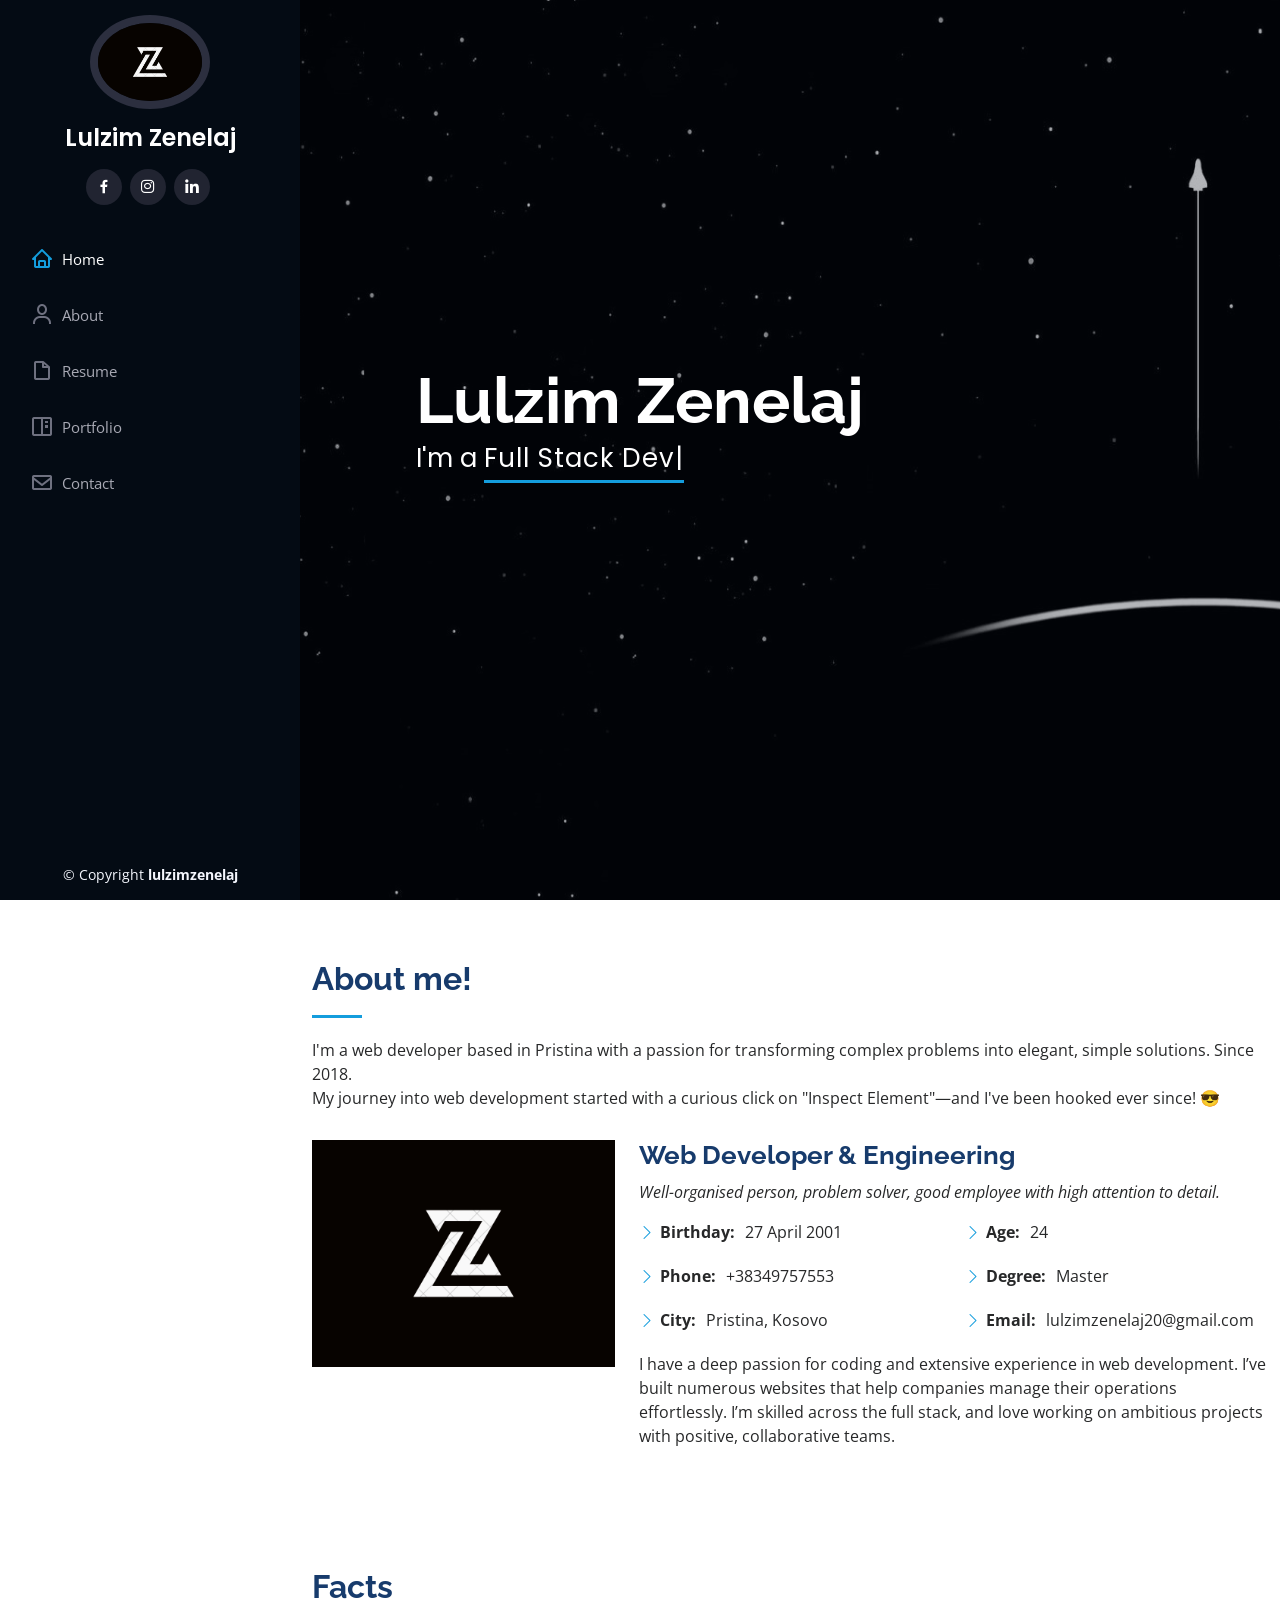
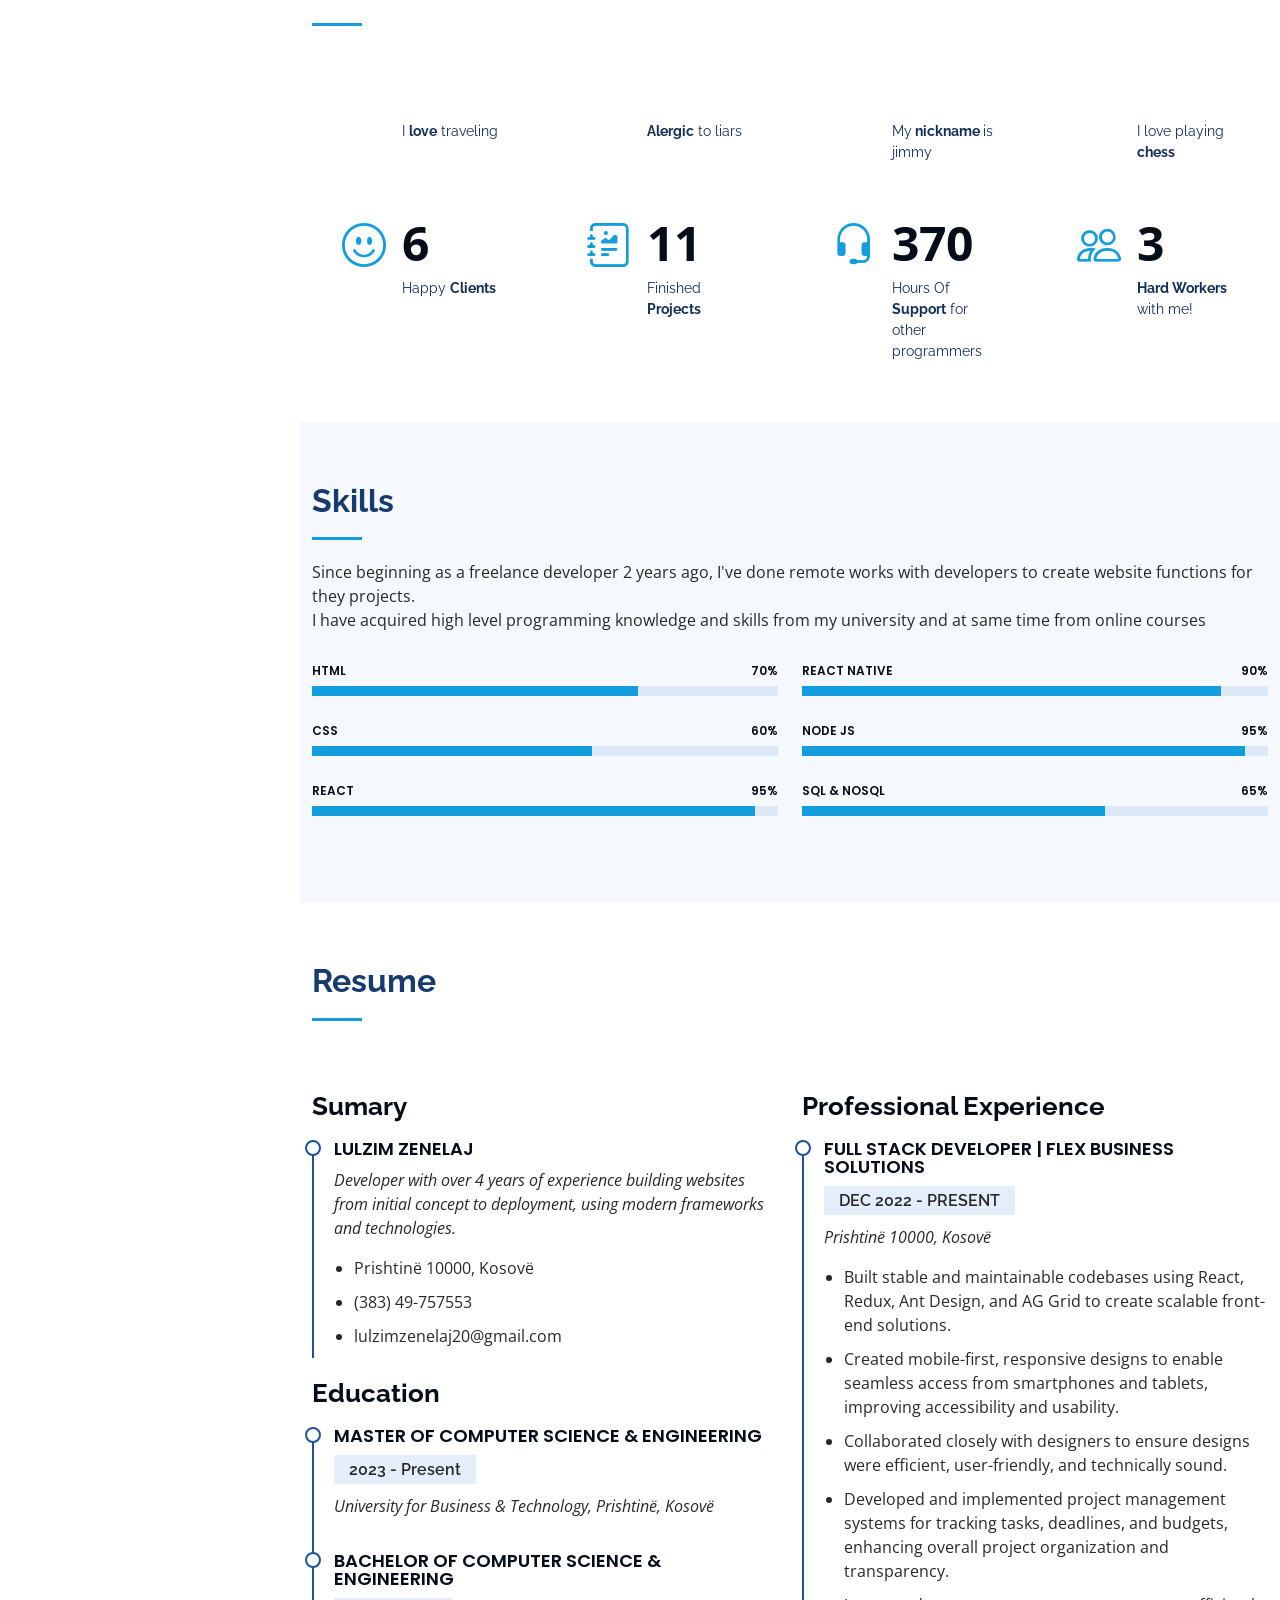
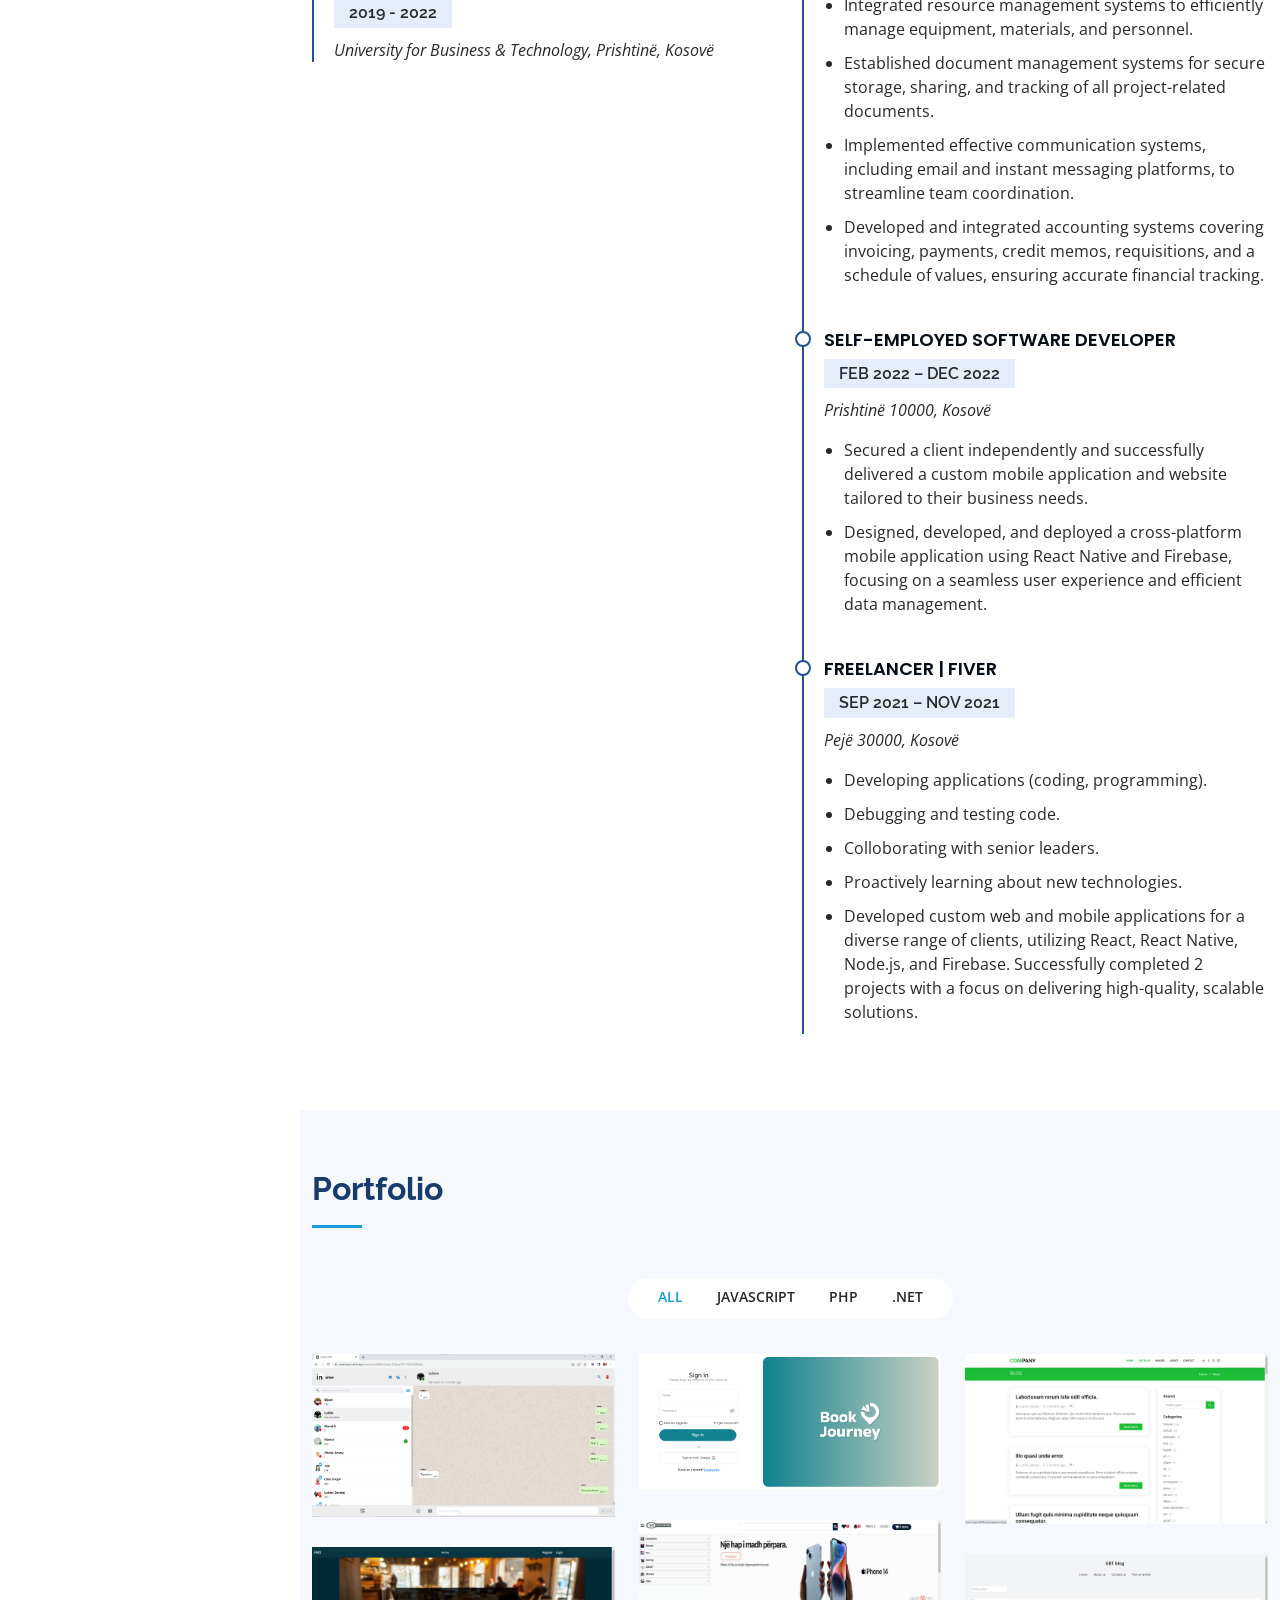
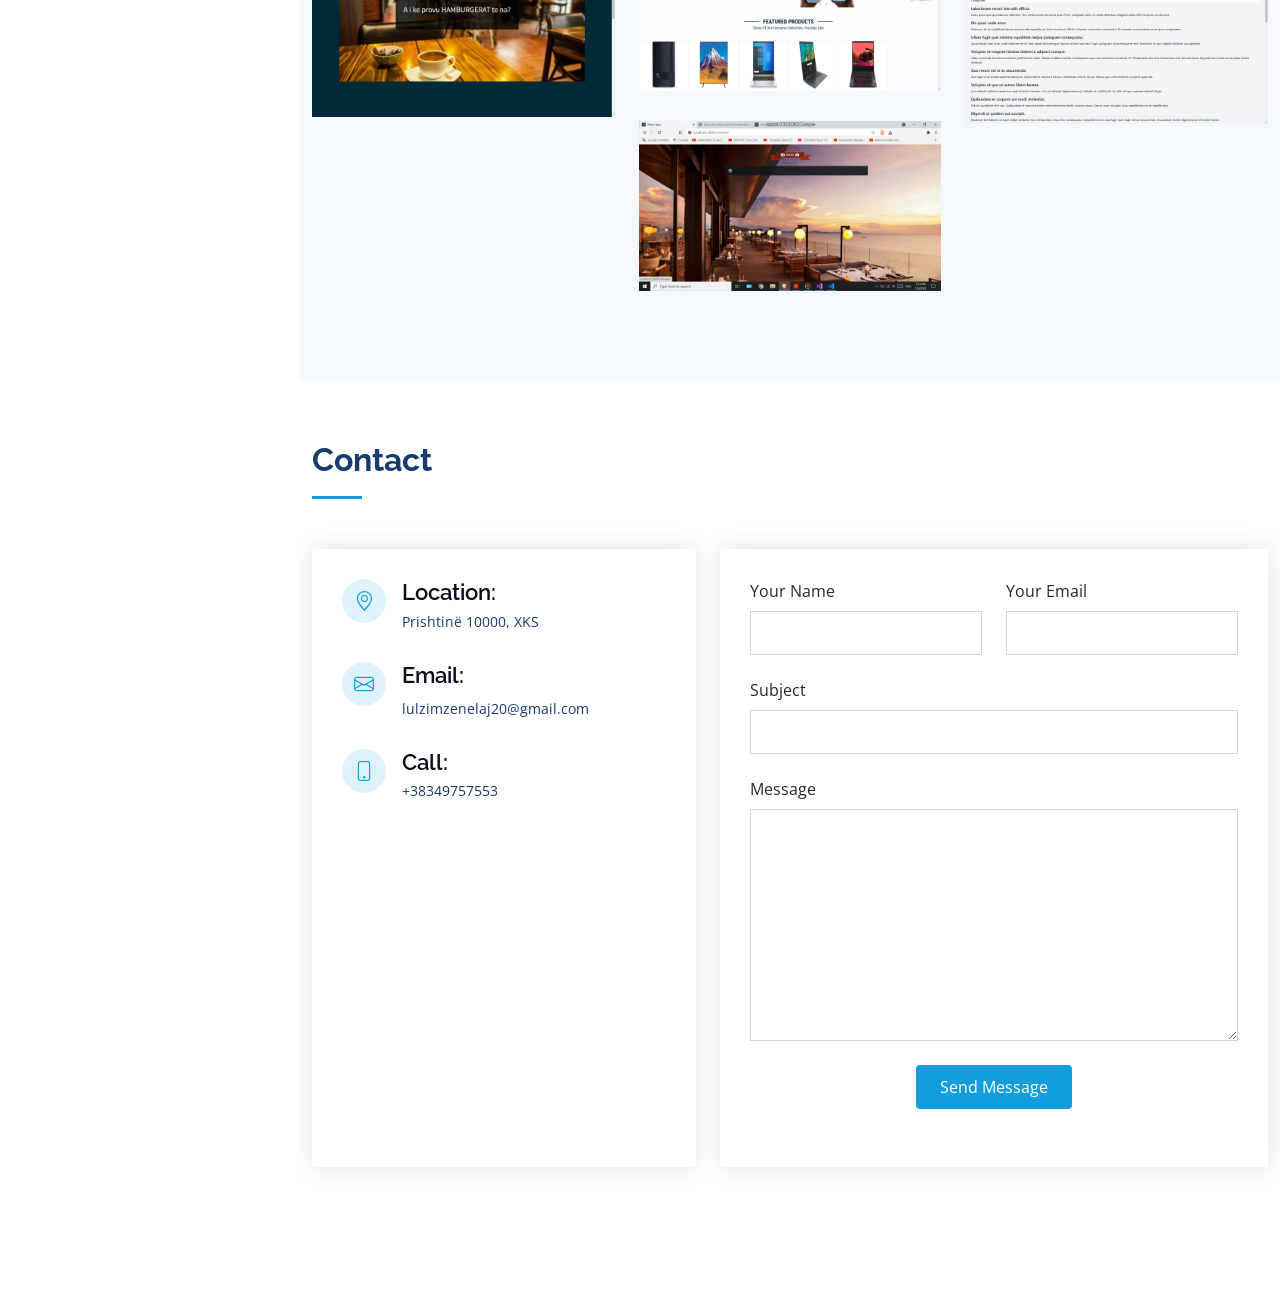
==== commit 391dbaac: "updated description" ====
--- a/index.html
+++ b/index.html
@@ -113,7 +113,7 @@
           I'm a
           <span
             class="typed"
-            data-typed-items="Developer, Engineering, Freelancer, Designer"
+            data-typed-items="Full Stack Developer, Software Engineer"
           ></span>
         </p>
       </div>
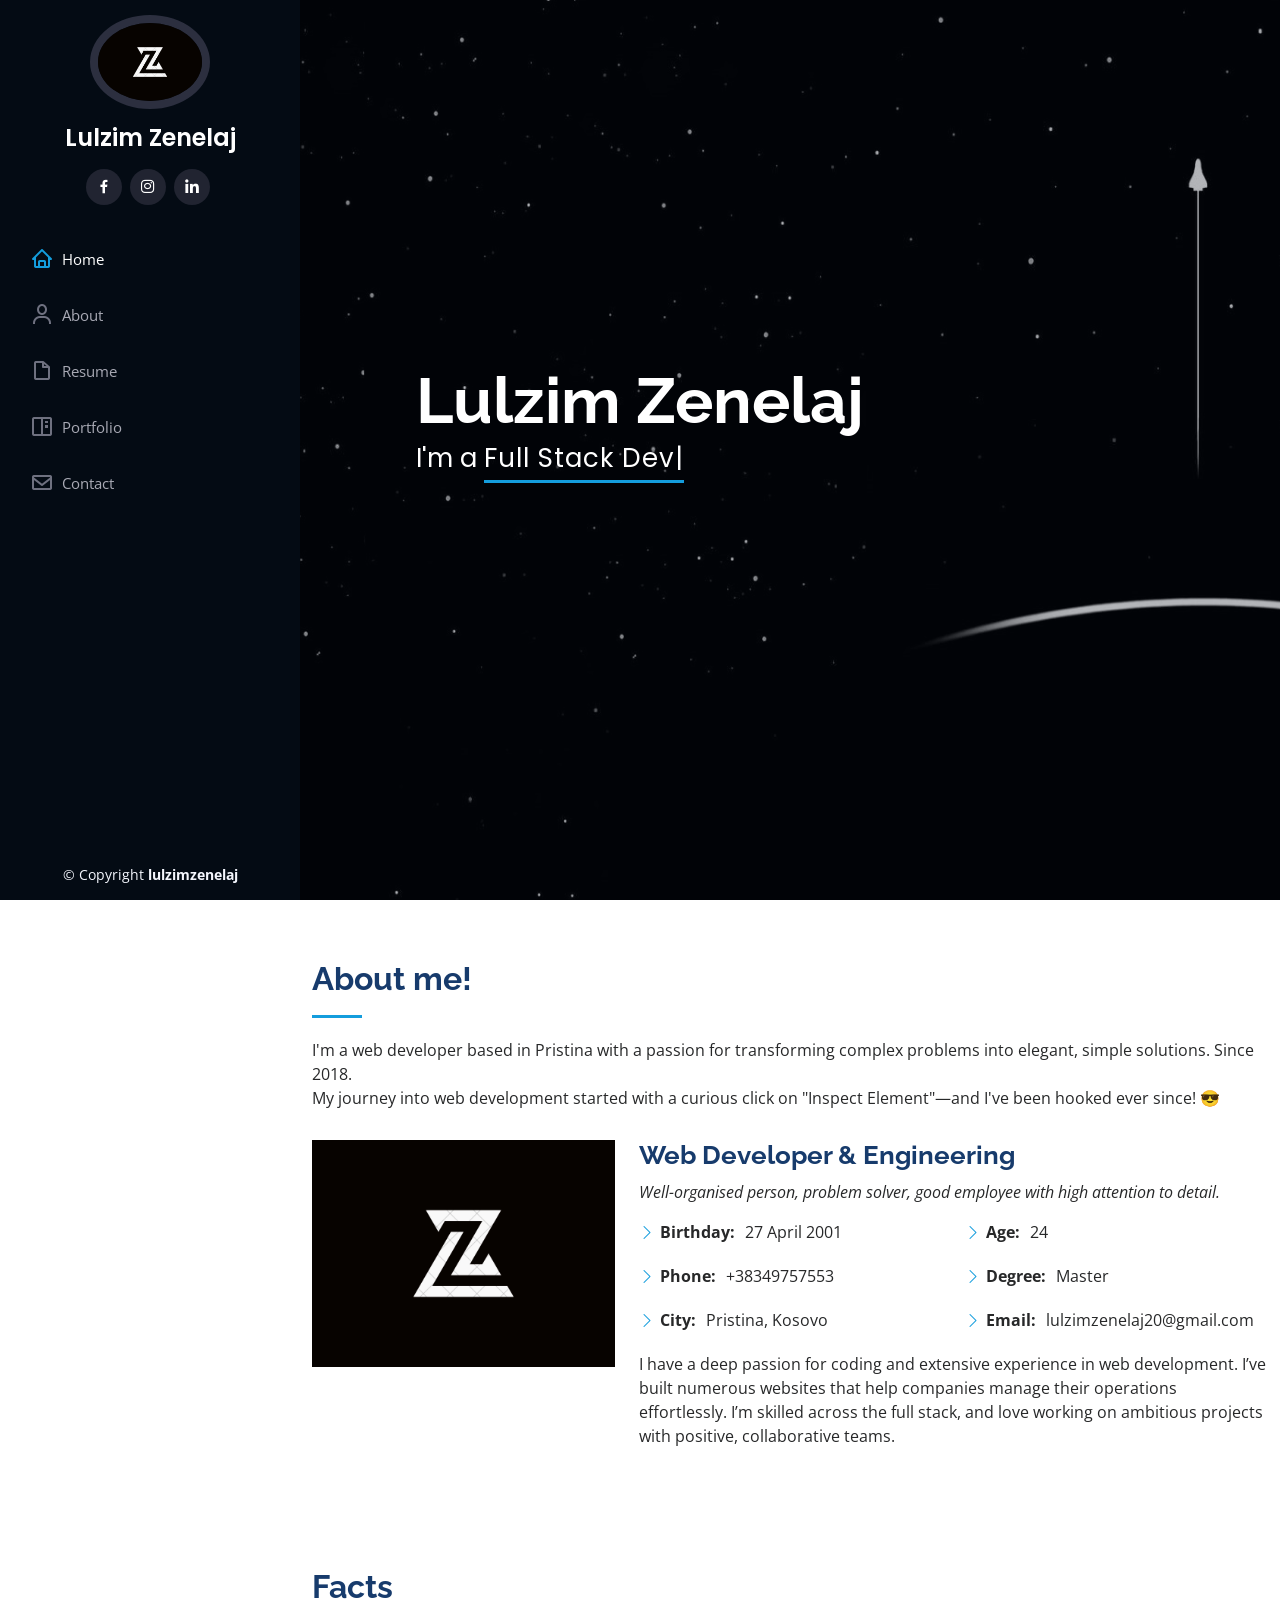
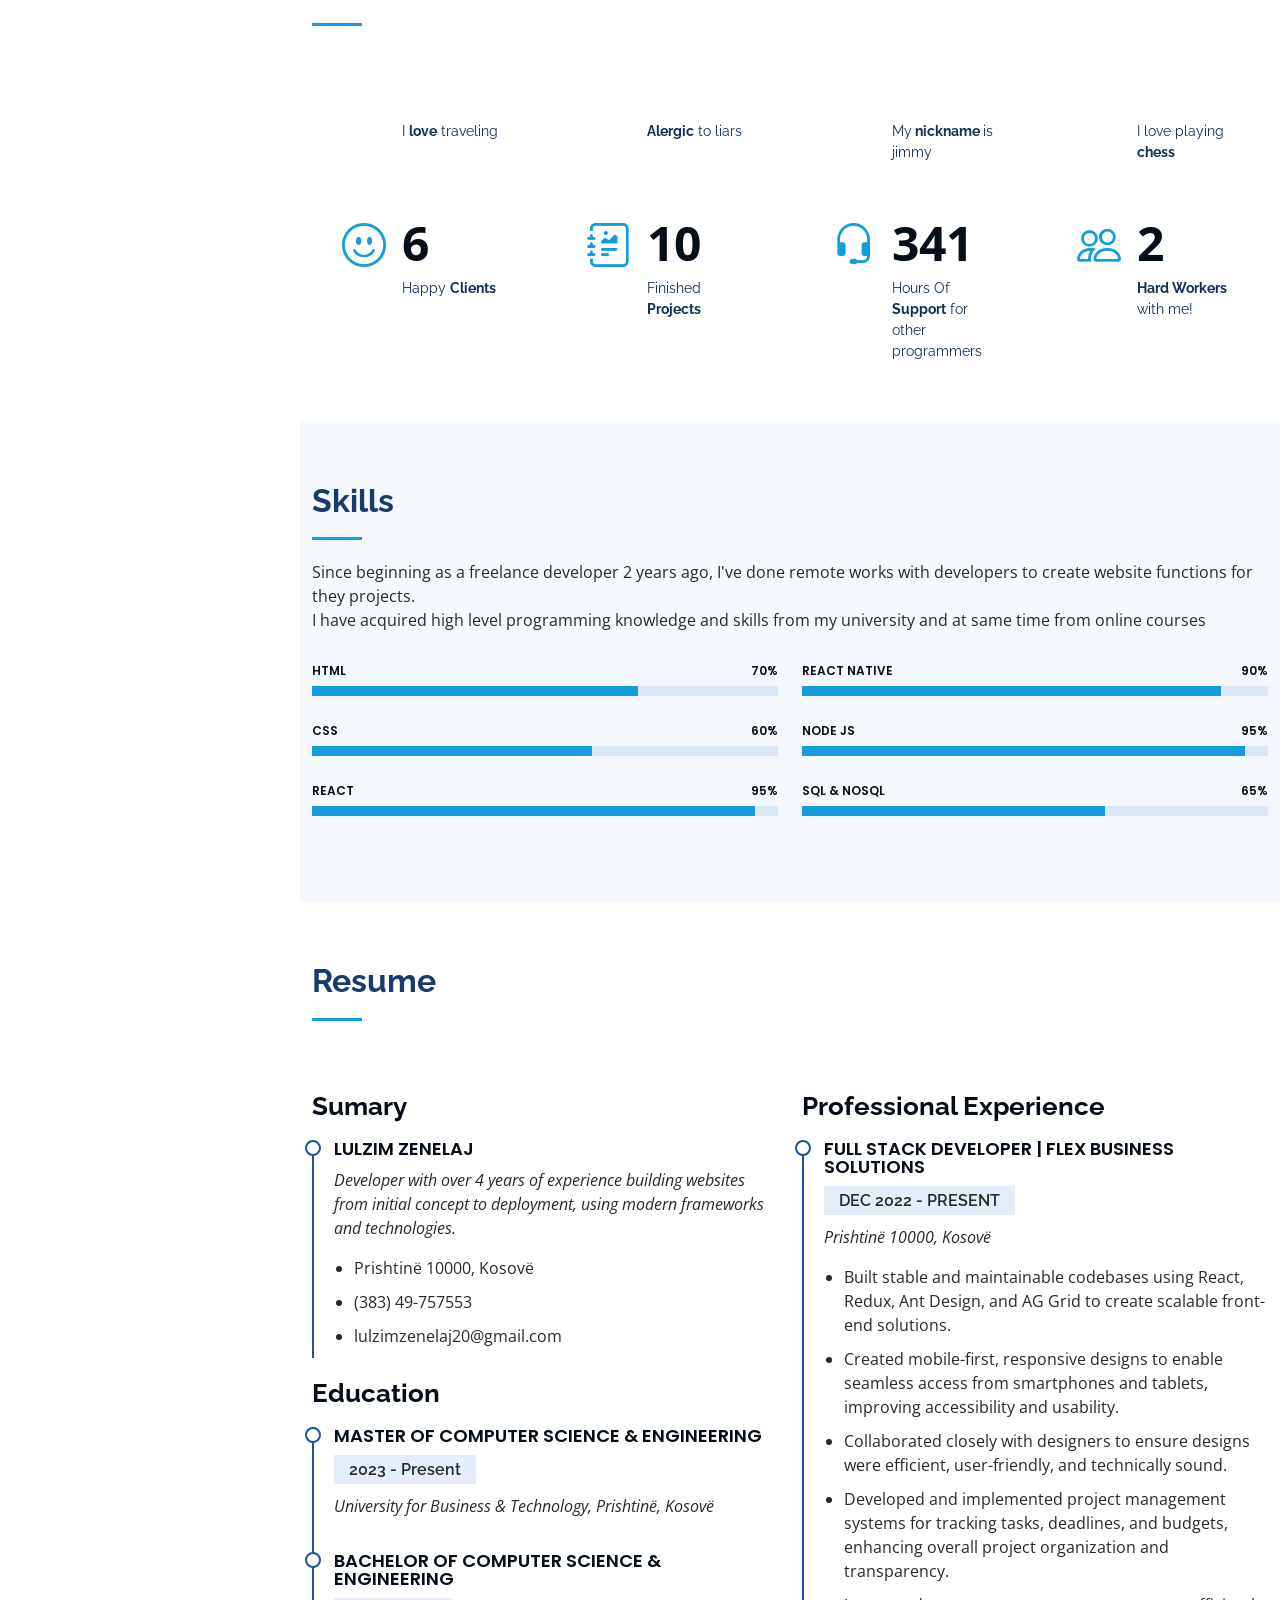
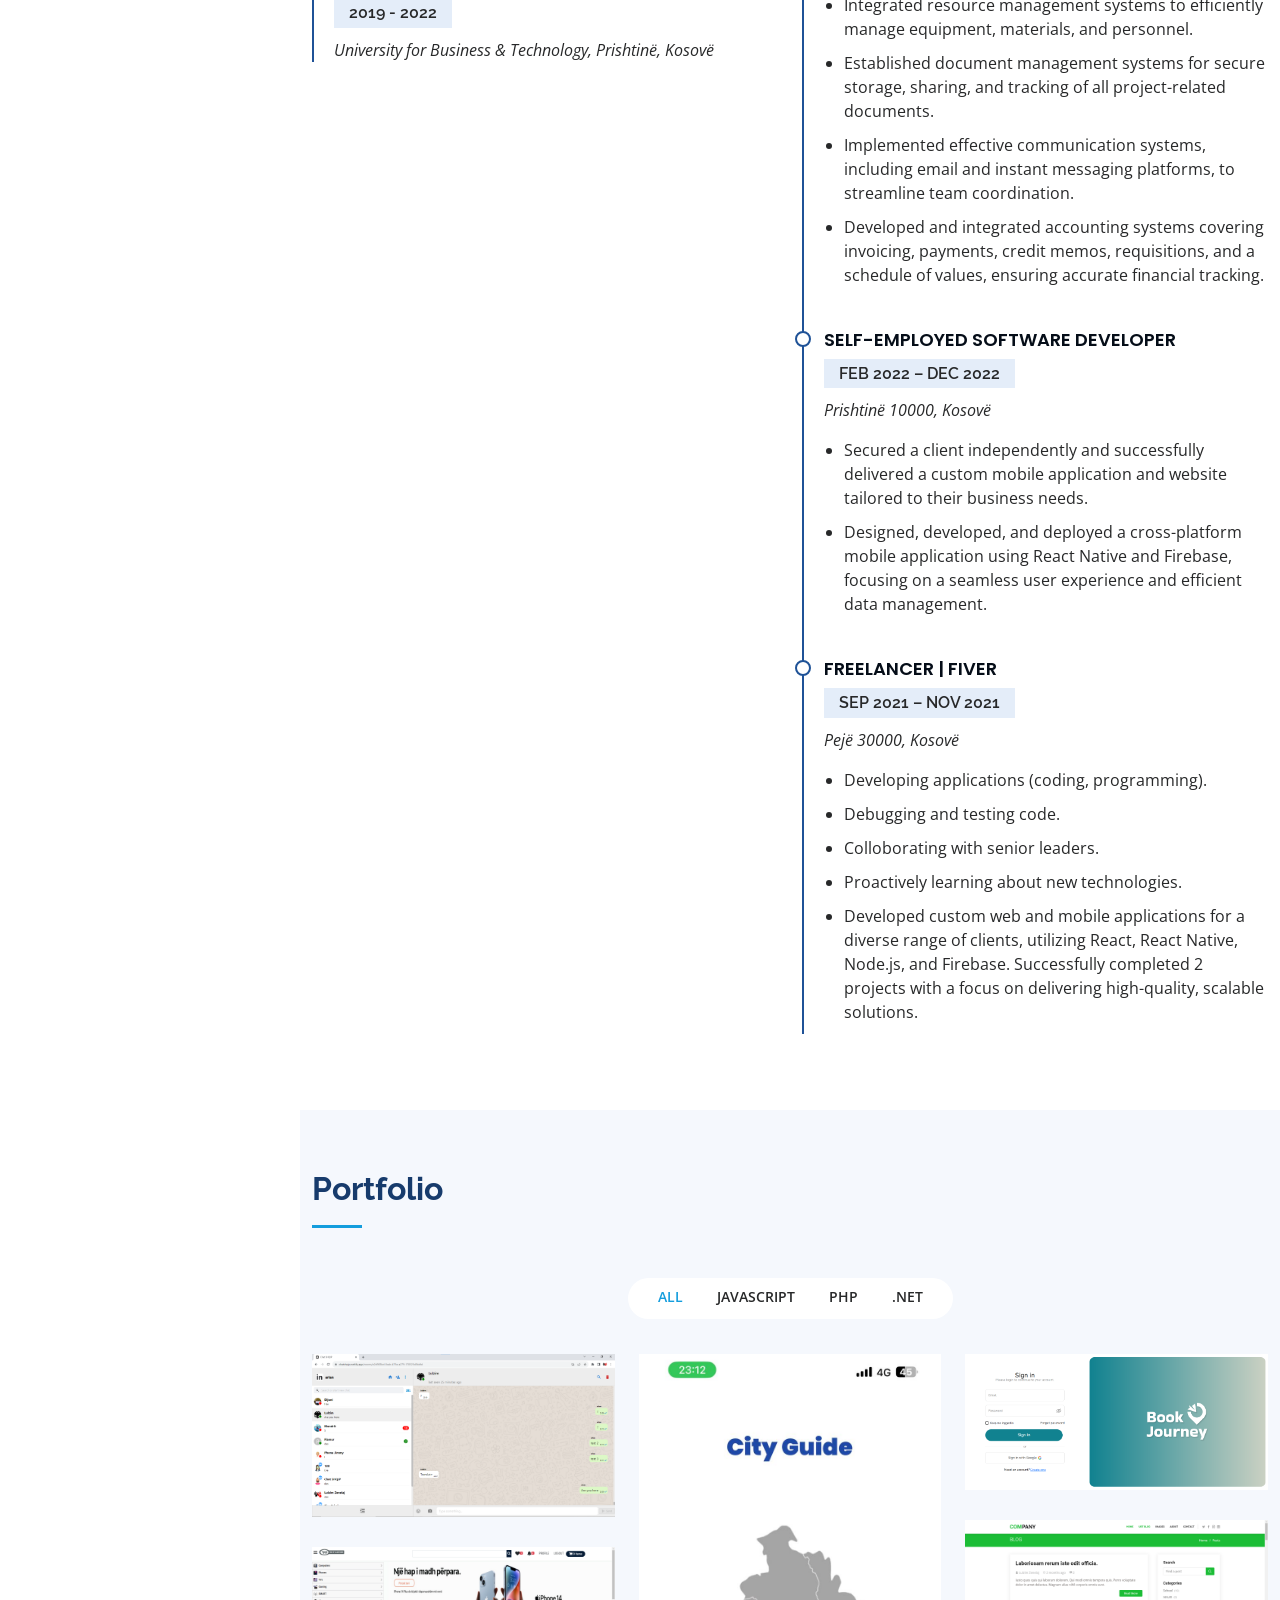
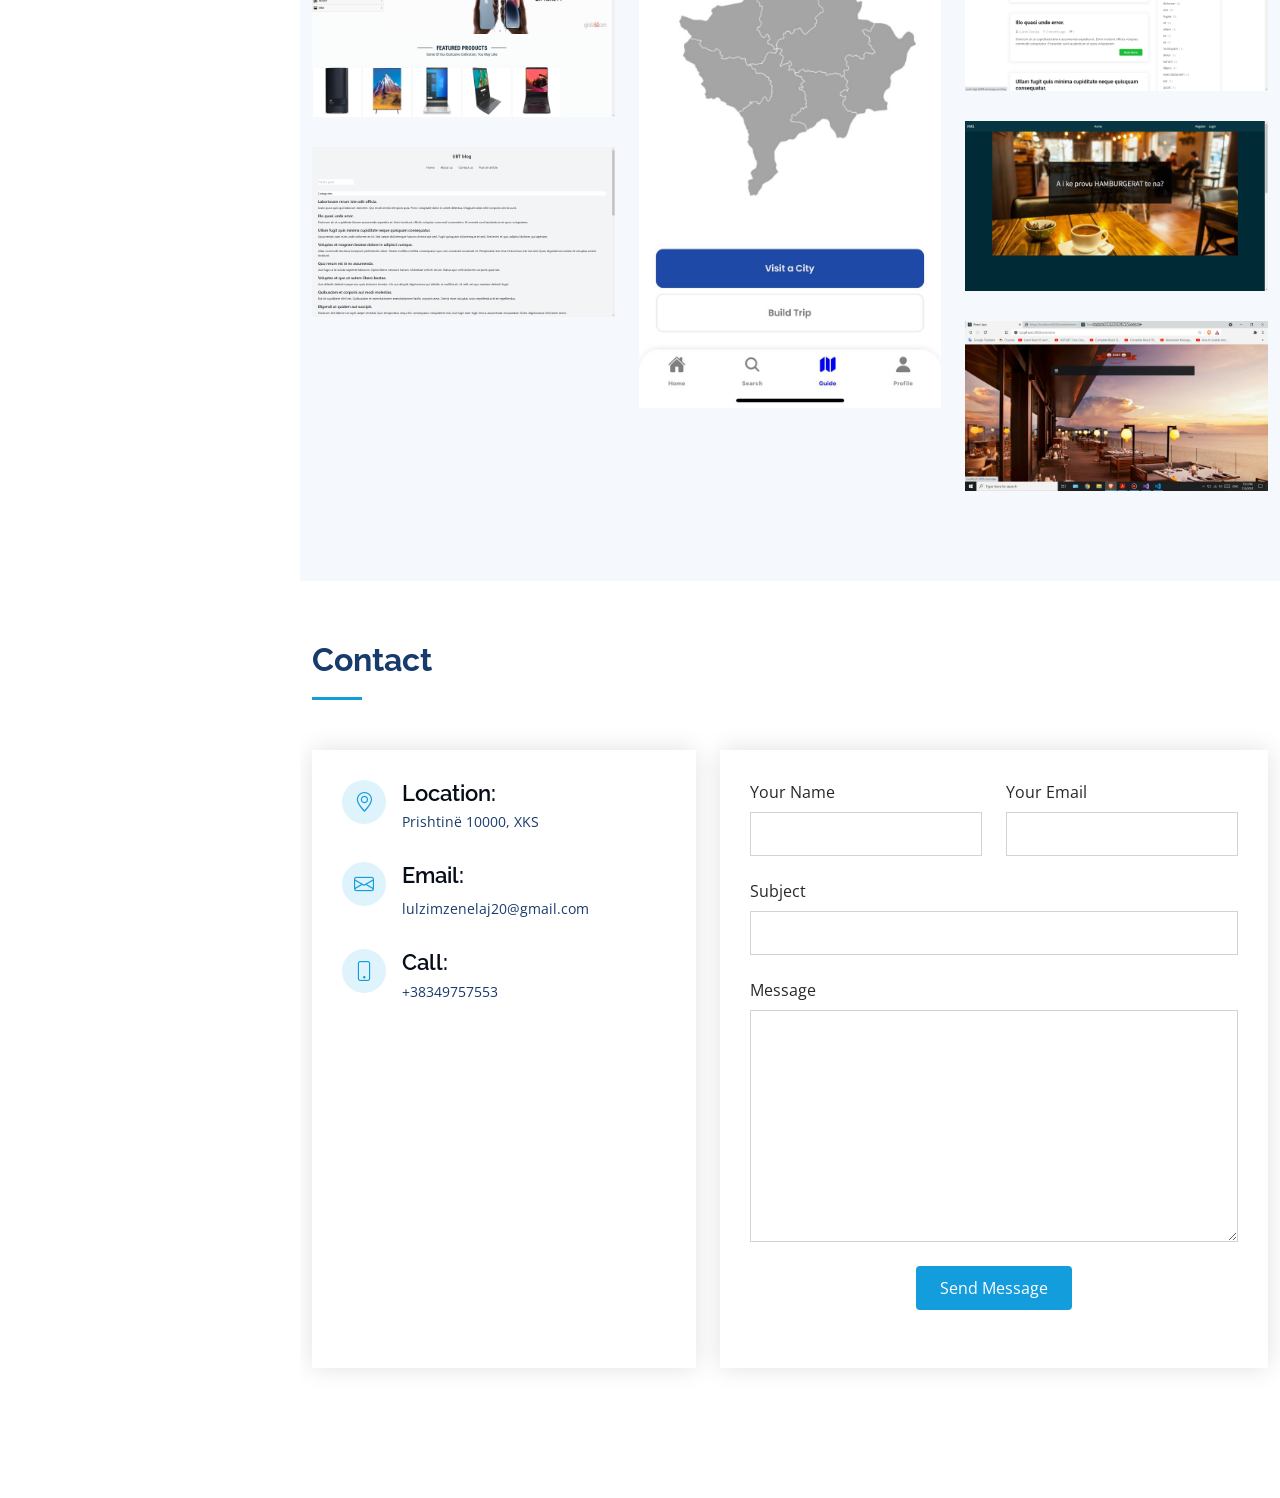
==== commit 65f36bd2: "added city guide in portfolio" ====
--- a/index.html
+++ b/index.html
@@ -596,6 +596,28 @@
             <div class="col-lg-4 col-md-6 portfolio-item filter-javascript">
               <div class="portfolio-wrap">
                 <img
+                  src="./assets/img/portfolio/city-guide3.jpeg"
+                  class="img-fluid"
+                  alt=""
+                />
+                <div class="portfolio-links">
+                  <a
+                    href="./assets/img/portfolio/city-guide3.jpeg"
+                    data-gallery="portfolioGallery"
+                    class="portfolio-lightbox"
+                    title="App 1"
+                    ><i class="bx bx-search"></i
+                  ></a>
+                  <a href="city-guide.html" title="More Details"
+                    ><i class="bx bx-link"></i
+                  ></a>
+                </div>
+              </div>
+            </div>
+
+            <div class="col-lg-4 col-md-6 portfolio-item filter-javascript">
+              <div class="portfolio-wrap">
+                <img
                   src="./assets/img/portfolio/book-journey.png"
                   class="img-fluid"
                   alt=""
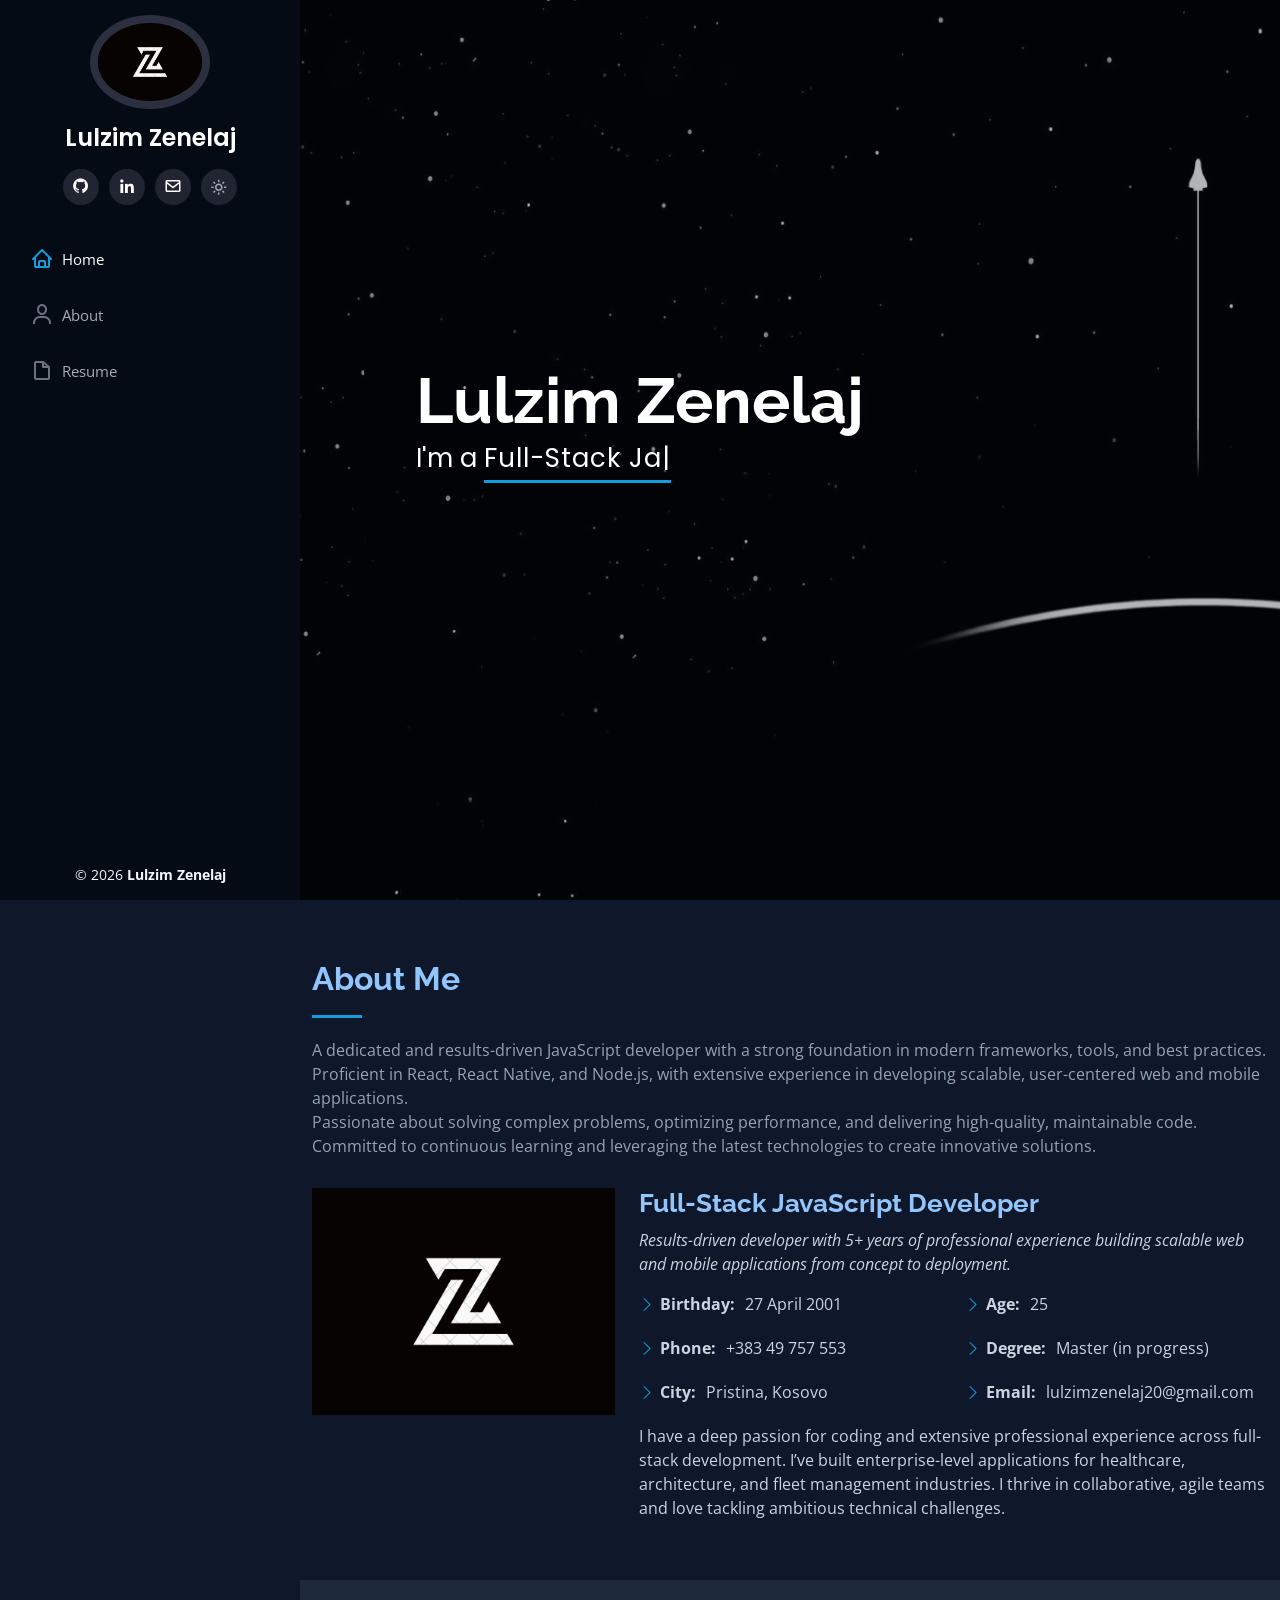
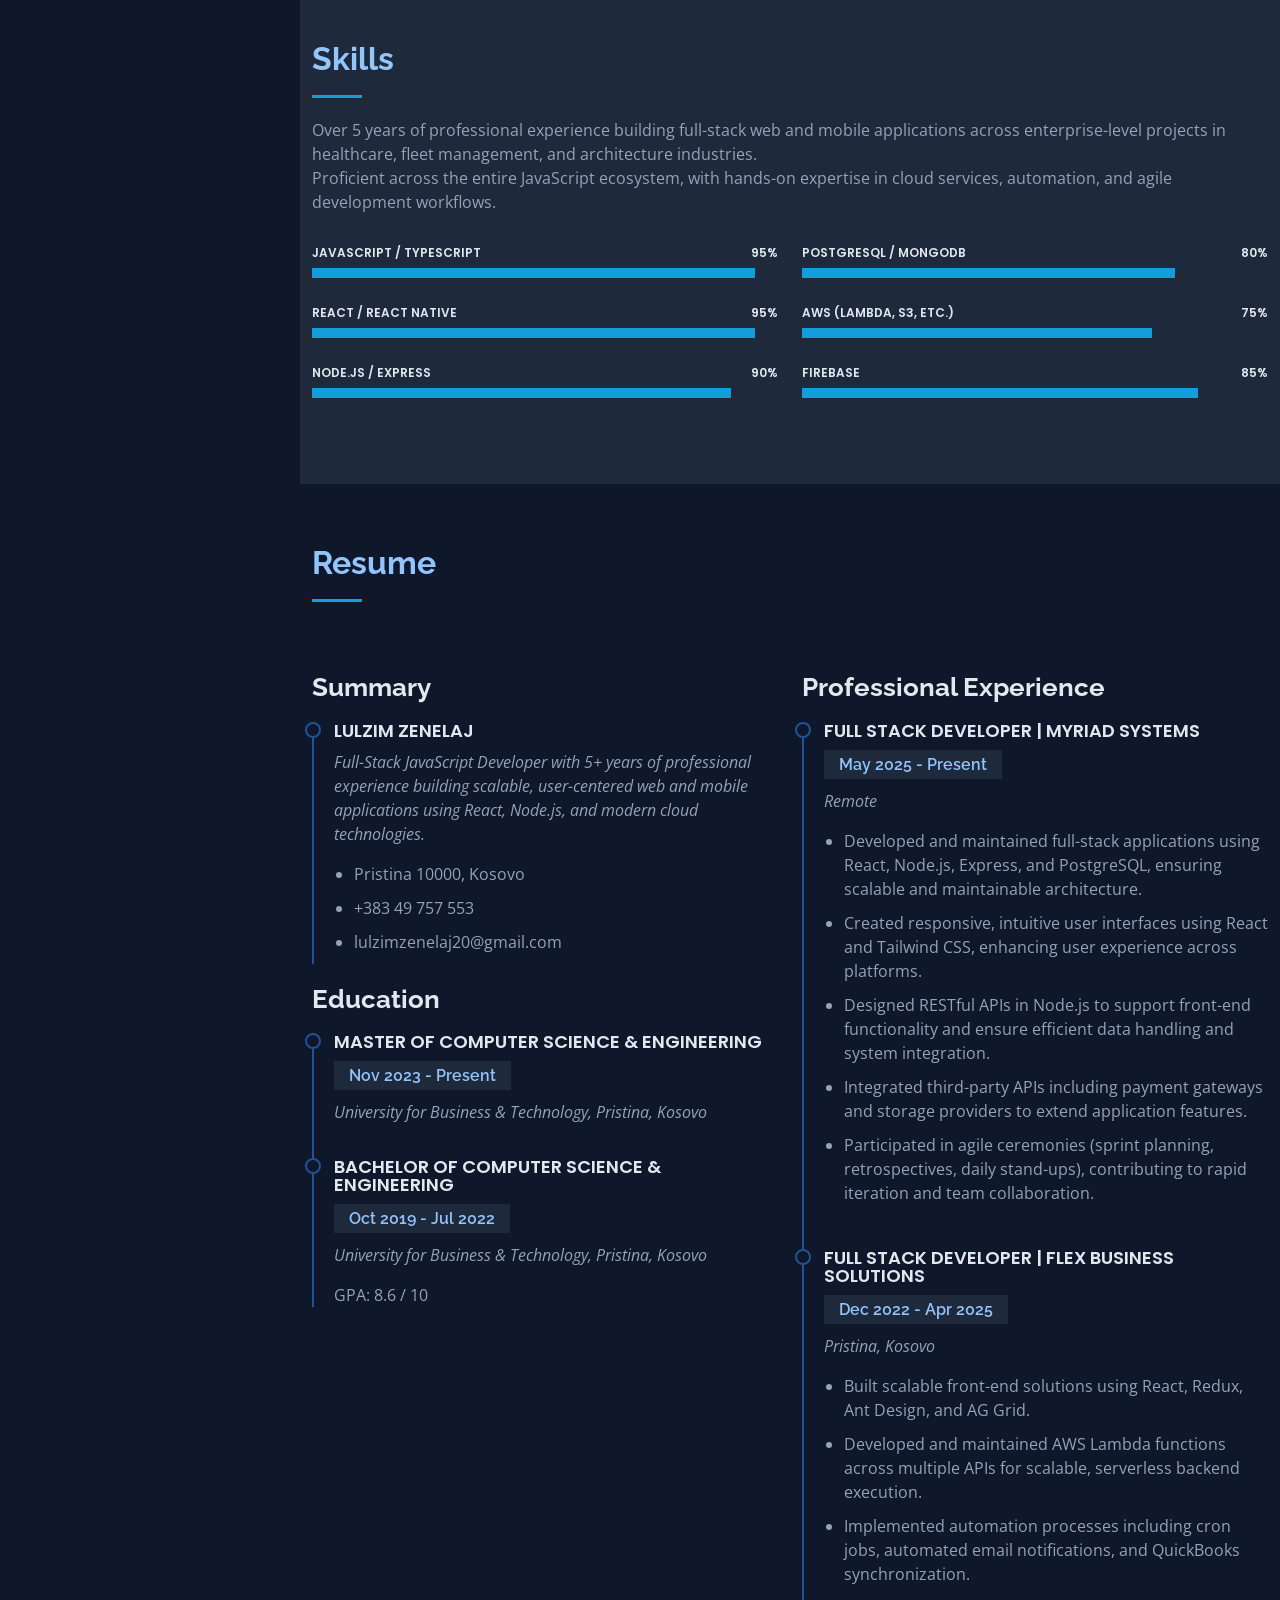
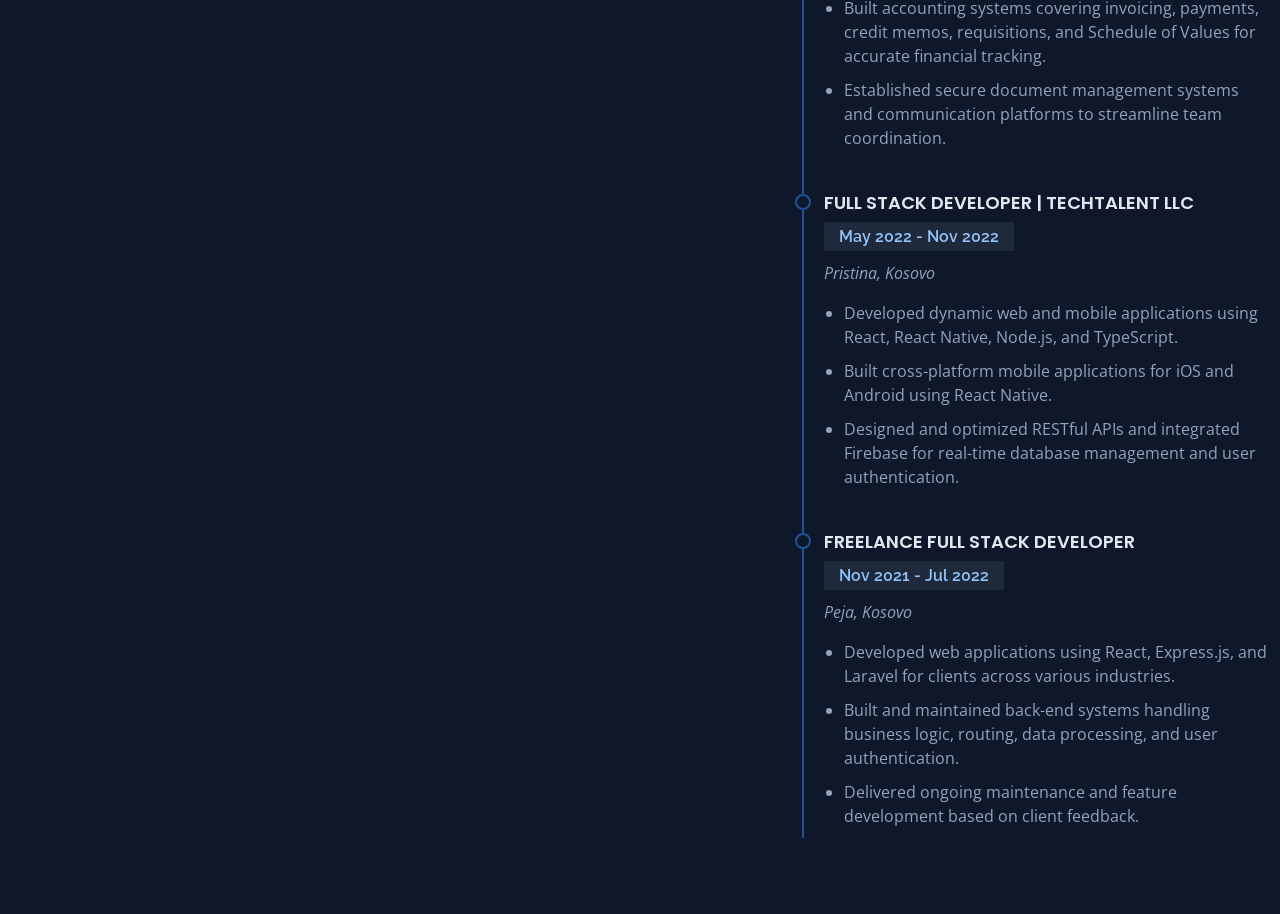
==== commit bf87e5bf: "updated portfolio" ====
--- a/index.html
+++ b/index.html
@@ -4,9 +4,9 @@
     <meta charset="utf-8" />
     <meta content="width=device-width, initial-scale=1.0" name="viewport" />
 
-    <title>Lulzim Zenelaj - Index</title>
-    <meta content="" name="description" />
-    <meta content="" name="keywords" />
+    <title>Lulzim Zenelaj - Full-Stack JavaScript Developer</title>
+    <meta content="Lulzim Zenelaj - Full-Stack JavaScript Developer based in Pristina, Kosovo. Proficient in React, Node.js, React Native, TypeScript, PostgreSQL, and AWS." name="description" />
+    <meta content="full stack developer, javascript, react, node.js, react native, typescript, postgresql, aws, firebase, pristina, kosovo" name="keywords" />
 
     <!-- Favicons -->
     <link href="assets/img/favicon.png" rel="icon" />
@@ -54,17 +54,18 @@
           />
           <h1 class="text-light"><a href="index.html">Lulzim Zenelaj</a></h1>
           <div class="social-links mt-3 text-center">
-            <a
-              href="https://www.facebook.com/Lulzim.Zenelaj.13/"
-              class="facebook"
-              ><i class="bx bxl-facebook"></i
+            <a href="https://github.com/lulzimz" class="github" target="_blank" title="GitHub"
+              ><i class="bx bxl-github"></i
             ></a>
-            <a href="https://www.instagram.com/_jimmy_z/" class="instagram"
-              ><i class="bx bxl-instagram"></i
-            ></a>
-            <a href="https://www.linkedin.com/in/lulzimzenelaj" class="linkedin"
+            <a href="https://www.linkedin.com/in/lulzimzenelaj" class="linkedin" target="_blank" title="LinkedIn"
               ><i class="bx bxl-linkedin"></i
             ></a>
+            <a href="mailto:lulzimzenelaj20@gmail.com" class="email" title="Email"
+              ><i class="bx bx-envelope"></i
+            ></a>
+            <button id="dark-mode-btn" title="Toggle dark mode">
+              <i class="bx bx-moon"></i>
+            </button>
           </div>
         </div>
 
@@ -85,16 +86,6 @@
                 ><i class="bx bx-file-blank"></i> <span>Resume</span></a
               >
             </li>
-            <li>
-              <a href="#portfolio" class="nav-link scrollto"
-                ><i class="bx bx-book-content"></i> <span>Portfolio</span></a
-              >
-            </li>
-            <li>
-              <a href="#contact" class="nav-link scrollto"
-                ><i class="bx bx-envelope"></i> <span>Contact</span></a
-              >
-            </li>
           </ul>
         </nav>
         <!-- .nav-menu -->
@@ -113,7 +104,7 @@
           I'm a
           <span
             class="typed"
-            data-typed-items="Full Stack Developer, Software Engineer"
+            data-typed-items="Full-Stack JavaScript Developer, React Developer, Node.js Developer, Software Engineer"
           ></span>
         </p>
       </div>
@@ -125,15 +116,16 @@
       <section id="about" class="about">
         <div class="container">
           <div class="section-title">
-            <h2>About me!</h2>
+            <h2>About Me</h2>
             <p>
-              I'm a web developer based in Pristina with a passion for
-              transforming complex problems into elegant, simple solutions.
-              Since 2018.
+              A dedicated and results-driven JavaScript developer with a strong foundation in modern
+              frameworks, tools, and best practices. Proficient in React, React Native, and Node.js,
+              with extensive experience in developing scalable, user-centered web and mobile applications.
             </p>
             <p>
-              My journey into web development started with a curious click on
-              "Inspect Element"—and I've been hooked ever since! 😎
+              Passionate about solving complex problems, optimizing performance, and delivering
+              high-quality, maintainable code. Committed to continuous learning and leveraging the
+              latest technologies to create innovative solutions.
             </p>
           </div>
 
@@ -142,10 +134,10 @@
               <img src="assets/img/profile-img.jpg" class="img-fluid" alt="" />
             </div>
             <div class="col-lg-8 pt-4 pt-lg-0 content" data-aos="fade-left">
-              <h3>Web Developer &amp; Engineering</h3>
+              <h3>Full-Stack JavaScript Developer</h3>
               <p class="fst-italic">
-                Well-organised person, problem solver, good employee with high
-                attention to detail.
+                Results-driven developer with <span class="years-experience"></span>+ years of professional experience building scalable
+                web and mobile applications from concept to deployment.
               </p>
               <div class="row">
                 <div class="col-lg-6">
@@ -156,7 +148,7 @@
                     </li>
                     <li>
                       <i class="bi bi-chevron-right"></i>
-                      <strong>Phone:</strong> <span>+38349757553</span>
+                      <strong>Phone:</strong> <span>+383 49 757 553</span>
                     </li>
                     <li>
                       <i class="bi bi-chevron-right"></i>
@@ -168,11 +160,11 @@
                   <ul>
                     <li>
                       <i class="bi bi-chevron-right"></i> <strong>Age:</strong>
-                      <span>24</span>
+                      <span id="age"></span>
                     </li>
                     <li>
                       <i class="bi bi-chevron-right"></i>
-                      <strong>Degree:</strong> <span>Master</span>
+                      <strong>Degree:</strong> <span>Master (in progress)</span>
                     </li>
                     <li>
                       <i class="bi bi-chevron-right"></i>
@@ -183,11 +175,10 @@
                 </div>
               </div>
               <p>
-                I have a deep passion for coding and extensive experience in web
-                development. I’ve built numerous websites that help companies
-                manage their operations effortlessly. I’m skilled across the
-                full stack, and love working on ambitious projects with
-                positive, collaborative teams.
+                I have a deep passion for coding and extensive professional experience across
+                full-stack development. I’ve built enterprise-level applications for healthcare,
+                architecture, and fleet management industries. I thrive in collaborative, agile
+                teams and love tackling ambitious technical challenges.
               </p>
             </div>
           </div>
@@ -195,122 +186,6 @@
       </section>
       <!-- End About Section -->
 
-      <!-- ======= Facts Section ======= -->
-      <section id="facts" class="facts">
-        <div class="container">
-          <div class="section-title">
-            <h2>Facts</h2>
-          </div>
-
-          <div class="row no-gutters">
-            <div
-              class="col-lg-3 col-md-6 d-md-flex align-items-md-stretch"
-              data-aos="fade-up"
-            >
-              <div class="count-box">
-                <p>I <strong>love</strong> traveling</p>
-              </div>
-            </div>
-
-            <div
-              class="col-lg-3 col-md-6 d-md-flex align-items-md-stretch"
-              data-aos="fade-up"
-            >
-              <div class="count-box">
-                <p><strong>Alergic</strong> to liars</p>
-              </div>
-            </div>
-
-            <div
-              class="col-lg-3 col-md-6 d-md-flex align-items-md-stretch"
-              data-aos="fade-up"
-            >
-              <div class="count-box">
-                <p>My<strong> nickname </strong>is jimmy</p>
-              </div>
-            </div>
-
-            <div
-              class="col-lg-3 col-md-6 d-md-flex align-items-md-stretch"
-              data-aos="fade-up"
-            >
-              <div class="count-box">
-                <p>I love playing<strong> chess </strong></p>
-              </div>
-            </div>
-          </div>
-
-          <div class="row no-gutters">
-            <div
-              class="col-lg-3 col-md-6 d-md-flex align-items-md-stretch"
-              data-aos="fade-up"
-            >
-              <div class="count-box">
-                <i class="bi bi-emoji-smile"></i>
-                <span
-                  data-purecounter-start="0"
-                  data-purecounter-end="7"
-                  data-purecounter-duration="1"
-                  class="purecounter"
-                ></span>
-                <p>Happy <strong>Clients</strong></p>
-              </div>
-            </div>
-
-            <div
-              class="col-lg-3 col-md-6 d-md-flex align-items-md-stretch"
-              data-aos="fade-up"
-              data-aos-delay="100"
-            >
-              <div class="count-box">
-                <i class="bi bi-journal-richtext"></i>
-                <span
-                  data-purecounter-start="0"
-                  data-purecounter-end="12"
-                  data-purecounter-duration="1"
-                  class="purecounter"
-                ></span>
-                <p>Finished <strong>Projects</strong></p>
-              </div>
-            </div>
-
-            <div
-              class="col-lg-3 col-md-6 d-md-flex align-items-md-stretch"
-              data-aos="fade-up"
-              data-aos-delay="200"
-            >
-              <div class="count-box">
-                <i class="bi bi-headset"></i>
-                <span
-                  data-purecounter-start="0"
-                  data-purecounter-end="411"
-                  data-purecounter-duration="1"
-                  class="purecounter"
-                ></span>
-                <p>Hours Of <strong>Support</strong> for other programmers</p>
-              </div>
-            </div>
-
-            <div
-              class="col-lg-3 col-md-6 d-md-flex align-items-md-stretch"
-              data-aos="fade-up"
-              data-aos-delay="300"
-            >
-              <div class="count-box">
-                <i class="bi bi-people"></i>
-                <span
-                  data-purecounter-start="0"
-                  data-purecounter-end="3"
-                  data-purecounter-duration="1"
-                  class="purecounter"
-                ></span>
-                <p><strong>Hard Workers</strong> with me!</p>
-              </div>
-            </div>
-          </div>
-        </div>
-      </section>
-      <!-- End Facts Section -->
 
       <!-- ======= Skills Section ======= -->
       <section id="skills" class="skills section-bg">
@@ -318,46 +193,19 @@
           <div class="section-title">
             <h2>Skills</h2>
             <p>
-              Since beginning as a freelance developer 2 years ago, I've done
-              remote works with developers to create website functions for they
-              projects.
+              Over <span class="years-experience"></span> years of professional experience building full-stack web and mobile applications
+              across enterprise-level projects in healthcare, fleet management, and architecture industries.
             </p>
             <p>
-              I have acquired high level programming knowledge and skills from
-              my university and at same time from online courses
+              Proficient across the entire JavaScript ecosystem, with hands-on expertise in cloud services,
+              automation, and agile development workflows.
             </p>
           </div>
 
           <div class="row skills-content">
             <div class="col-lg-6" data-aos="fade-up">
               <div class="progress">
-                <span class="skill">HTML <i class="val">70%</i></span>
-                <div class="progress-bar-wrap">
-                  <div
-                    class="progress-bar"
-                    role="progressbar"
-                    aria-valuenow="70"
-                    aria-valuemin="0"
-                    aria-valuemax="100"
-                  ></div>
-                </div>
-              </div>
-
-              <div class="progress">
-                <span class="skill">CSS <i class="val">60%</i></span>
-                <div class="progress-bar-wrap">
-                  <div
-                    class="progress-bar"
-                    role="progressbar"
-                    aria-valuenow="60"
-                    aria-valuemin="0"
-                    aria-valuemax="100"
-                  ></div>
-                </div>
-              </div>
-
-              <div class="progress">
-                <span class="skill">React <i class="val">95%</i></span>
+                <span class="skill">JavaScript / TypeScript <i class="val">95%</i></span>
                 <div class="progress-bar-wrap">
                   <div
                     class="progress-bar"
@@ -368,11 +216,22 @@
                   ></div>
                 </div>
               </div>
-            </div>
-
-            <div class="col-lg-6" data-aos="fade-up" data-aos-delay="100">
+
               <div class="progress">
-                <span class="skill">React Native <i class="val">90%</i></span>
+                <span class="skill">React / React Native <i class="val">95%</i></span>
+                <div class="progress-bar-wrap">
+                  <div
+                    class="progress-bar"
+                    role="progressbar"
+                    aria-valuenow="95"
+                    aria-valuemin="0"
+                    aria-valuemax="100"
+                  ></div>
+                </div>
+              </div>
+
+              <div class="progress">
+                <span class="skill">Node.js / Express <i class="val">90%</i></span>
                 <div class="progress-bar-wrap">
                   <div
                     class="progress-bar"
@@ -383,14 +242,16 @@
                   ></div>
                 </div>
               </div>
-
+            </div>
+
+            <div class="col-lg-6" data-aos="fade-up" data-aos-delay="100">
               <div class="progress">
-                <span class="skill">Node Js <i class="val">95%</i></span>
+                <span class="skill">PostgreSQL / MongoDB <i class="val">80%</i></span>
                 <div class="progress-bar-wrap">
                   <div
                     class="progress-bar"
                     role="progressbar"
-                    aria-valuenow="95"
+                    aria-valuenow="80"
                     aria-valuemin="0"
                     aria-valuemax="100"
                   ></div>
@@ -398,12 +259,25 @@
               </div>
 
               <div class="progress">
-                <span class="skill">SQL & NOSQL <i class="val">65%</i></span>
+                <span class="skill">AWS (Lambda, S3, etc.) <i class="val">75%</i></span>
                 <div class="progress-bar-wrap">
                   <div
                     class="progress-bar"
                     role="progressbar"
-                    aria-valuenow="65"
+                    aria-valuenow="75"
+                    aria-valuemin="0"
+                    aria-valuemax="100"
+                  ></div>
+                </div>
+              </div>
+
+              <div class="progress">
+                <span class="skill">Firebase <i class="val">85%</i></span>
+                <div class="progress-bar-wrap">
+                  <div
+                    class="progress-bar"
+                    role="progressbar"
+                    aria-valuenow="85"
                     aria-valuemin="0"
                     aria-valuemax="100"
                   ></div>
@@ -424,19 +298,19 @@
 
           <div class="row">
             <div class="col-lg-6" data-aos="fade-up">
-              <h3 class="resume-title">Sumary</h3>
+              <h3 class="resume-title">Summary</h3>
               <div class="resume-item pb-0">
                 <h4>Lulzim Zenelaj</h4>
                 <p>
-                  <em
-                    >Developer with over 4 years of experience building websites
-                    from initial concept to deployment, using modern frameworks
-                    and technologies.
+                  <em>
+                    Full-Stack JavaScript Developer with <span class="years-experience"></span>+ years of professional experience
+                    building scalable, user-centered web and mobile applications using React,
+                    Node.js, and modern cloud technologies.
                   </em>
                 </p>
                 <ul>
-                  <li>Prishtinë 10000, Kosovë</li>
-                  <li>(383) 49-757553</li>
+                  <li>Pristina 10000, Kosovo</li>
+                  <li>+383 49 757 553</li>
                   <li>lulzimzenelaj20@gmail.com</li>
                 </ul>
               </div>
@@ -444,100 +318,112 @@
               <h3 class="resume-title">Education</h3>
               <div class="resume-item">
                 <h4>Master of Computer Science &amp; Engineering</h4>
-                <h5>2023 - Present</h5>
+                <h5>Nov 2023 - Present</h5>
                 <p>
-                  <em
-                    >University for Business & Technology, Prishtinë, Kosovë
-                  </em>
+                  <em>University for Business &amp; Technology, Pristina, Kosovo</em>
                 </p>
               </div>
               <div class="resume-item">
                 <h4>Bachelor of Computer Science &amp; Engineering</h4>
-                <h5>2019 - 2022</h5>
+                <h5>Oct 2019 - Jul 2022</h5>
                 <p>
-                  <em
-                    >University for Business & Technology, Prishtinë, Kosovë
-                  </em>
+                  <em>University for Business &amp; Technology, Pristina, Kosovo</em>
                 </p>
+                <p>GPA: 8.6 / 10</p>
               </div>
             </div>
             <div class="col-lg-6" data-aos="fade-up" data-aos-delay="100">
               <h3 class="resume-title">Professional Experience</h3>
+
               <div class="resume-item">
-                <h4>FULL STACK DEVELOPER | FLEX BUSINESS SOLUTIONS</h4>
-                <h5>DEC 2022 - PRESENT</h5>
-                <p><em>Prishtinë 10000, Kosovë</em></p>
+                <h4>Full Stack Developer | Myriad Systems</h4>
+                <h5>May 2025 - Present</h5>
+                <p><em>Remote</em></p>
                 <ul>
                   <li>
-                    Built stable and maintainable codebases using React, Redux,
-                    Ant Design, and AG Grid to create scalable front-end
-                    solutions.
-                  </li>
-                  <li>
-                    Created mobile-first, responsive designs to enable seamless
-                    access from smartphones and tablets, improving accessibility
-                    and usability.
-                  </li>
-                  <li>
-                    Collaborated closely with designers to ensure designs were
-                    efficient, user-friendly, and technically sound.
-                  </li>
-                  <li>
-                    Developed and implemented project management systems for
-                    tracking tasks, deadlines, and budgets, enhancing overall
-                    project organization and transparency.
-                  </li>
-                  <li>
-                    Integrated resource management systems to efficiently manage
-                    equipment, materials, and personnel.
-                  </li>
-                  <li>
-                    Established document management systems for secure storage,
-                    sharing, and tracking of all project-related documents.
-                  </li>
-                  <li>
-                    Implemented effective communication systems, including email
-                    and instant messaging platforms, to streamline team
-                    coordination.
-                  </li>
-                  <li>
-                    Developed and integrated accounting systems covering
-                    invoicing, payments, credit memos, requisitions, and a
-                    schedule of values, ensuring accurate financial tracking.
+                    Developed and maintained full-stack applications using React,
+                    Node.js, Express, and PostgreSQL, ensuring scalable and maintainable architecture.
+                  </li>
+                  <li>
+                    Created responsive, intuitive user interfaces using React and Tailwind CSS,
+                    enhancing user experience across platforms.
+                  </li>
+                  <li>
+                    Designed RESTful APIs in Node.js to support front-end functionality and
+                    ensure efficient data handling and system integration.
+                  </li>
+                  <li>
+                    Integrated third-party APIs including payment gateways and storage providers
+                    to extend application features.
+                  </li>
+                  <li>
+                    Participated in agile ceremonies (sprint planning, retrospectives, daily stand-ups),
+                    contributing to rapid iteration and team collaboration.
                   </li>
                 </ul>
               </div>
+
               <div class="resume-item">
-                <h4>SELF-EMPLOYED SOFTWARE DEVELOPER</h4>
-                <h5>FEB 2022 – DEC 2022</h5>
-                <p><em>Prishtinë 10000, Kosovë</em></p>
+                <h4>Full Stack Developer | Flex Business Solutions</h4>
+                <h5>Dec 2022 - Apr 2025</h5>
+                <p><em>Pristina, Kosovo</em></p>
                 <ul>
                   <li>
-                    Secured a client independently and successfully delivered a
-                    custom mobile application and website tailored to their
-                    business needs.
-                  </li>
-                  <li>
-                    Designed, developed, and deployed a cross-platform mobile
-                    application using React Native and Firebase, focusing on a
-                    seamless user experience and efficient data management.
+                    Built scalable front-end solutions using React, Redux, Ant Design, and AG Grid.
+                  </li>
+                  <li>
+                    Developed and maintained AWS Lambda functions across multiple APIs for
+                    scalable, serverless backend execution.
+                  </li>
+                  <li>
+                    Implemented automation processes including cron jobs, automated email
+                    notifications, and QuickBooks synchronization.
+                  </li>
+                  <li>
+                    Built accounting systems covering invoicing, payments, credit memos,
+                    requisitions, and Schedule of Values for accurate financial tracking.
+                  </li>
+                  <li>
+                    Established secure document management systems and communication
+                    platforms to streamline team coordination.
                   </li>
                 </ul>
               </div>
+
               <div class="resume-item">
-                <h4>FREELANCER | FIVER</h4>
-                <h5>SEP 2021 – NOV 2021</h5>
-                <p><em>Pejë 30000, Kosovë</em></p>
+                <h4>Full Stack Developer | TechTalent LLC</h4>
+                <h5>May 2022 - Nov 2022</h5>
+                <p><em>Pristina, Kosovo</em></p>
                 <ul>
-                  <li>Developing applications (coding, programming).</li>
-                  <li>Debugging and testing code.</li>
-                  <li>Colloborating with senior leaders.</li>
-                  <li>Proactively learning about new technologies.</li>
-                  <li>
-                    Developed custom web and mobile applications for a diverse
-                    range of clients, utilizing React, React Native, Node.js,
-                    and Firebase. Successfully completed 2 projects with a focus
-                    on delivering high-quality, scalable solutions.
+                  <li>
+                    Developed dynamic web and mobile applications using React, React Native,
+                    Node.js, and TypeScript.
+                  </li>
+                  <li>
+                    Built cross-platform mobile applications for iOS and Android using React Native.
+                  </li>
+                  <li>
+                    Designed and optimized RESTful APIs and integrated Firebase for real-time
+                    database management and user authentication.
+                  </li>
+                </ul>
+              </div>
+
+              <div class="resume-item">
+                <h4>Freelance Full Stack Developer</h4>
+                <h5>Nov 2021 - Jul 2022</h5>
+                <p><em>Peja, Kosovo</em></p>
+                <ul>
+                  <li>
+                    Developed web applications using React, Express.js, and Laravel for clients
+                    across various industries.
+                  </li>
+                  <li>
+                    Built and maintained back-end systems handling business logic, routing,
+                    data processing, and user authentication.
+                  </li>
+                  <li>
+                    Delivered ongoing maintenance and feature development based on client feedback.
                   </li>
                 </ul>
               </div>
@@ -547,314 +433,6 @@
       </section>
       <!-- End Resume Section -->
 
-      <!-- ======= Portfolio Section ======= -->
-      <section id="portfolio" class="portfolio section-bg">
-        <div class="container">
-          <div class="section-title">
-            <h2>Portfolio</h2>
-            <p></p>
-          </div>
-
-          <div class="row" data-aos="fade-up">
-            <div class="col-lg-12 d-flex justify-content-center">
-              <ul id="portfolio-flters">
-                <li data-filter="*" class="filter-active">All</li>
-                <li data-filter=".filter-javascript">Javascript</li>
-                <li data-filter=".filter-php">PHP</li>
-                <li data-filter=".filter-net">.NET</li>
-              </ul>
-            </div>
-          </div>
-
-          <div
-            class="row portfolio-container"
-            data-aos="fade-up"
-            data-aos-delay="100"
-          >
-            <div class="col-lg-4 col-md-6 portfolio-item filter-javascript">
-              <div class="portfolio-wrap">
-                <img
-                  src="./assets/img/portfolio/chat-shqip.png"
-                  class="img-fluid"
-                  alt=""
-                />
-                <div class="portfolio-links">
-                  <a
-                    href="./assets/img/portfolio/chat-shqip.png"
-                    data-gallery="portfolioGallery"
-                    class="portfolio-lightbox"
-                    title="App 1"
-                    ><i class="bx bx-search"></i
-                  ></a>
-                  <a href="chat-shqip.html" title="More Details"
-                    ><i class="bx bx-link"></i
-                  ></a>
-                </div>
-              </div>
-            </div>
-
-            <div class="col-lg-4 col-md-6 portfolio-item filter-javascript">
-              <div class="portfolio-wrap">
-                <img
-                  src="./assets/img/portfolio/city-guide3.jpeg"
-                  class="img-fluid"
-                  alt=""
-                />
-                <div class="portfolio-links">
-                  <a
-                    href="./assets/img/portfolio/city-guide3.jpeg"
-                    data-gallery="portfolioGallery"
-                    class="portfolio-lightbox"
-                    title="App 1"
-                    ><i class="bx bx-search"></i
-                  ></a>
-                  <a href="city-guide.html" title="More Details"
-                    ><i class="bx bx-link"></i
-                  ></a>
-                </div>
-              </div>
-            </div>
-
-            <div class="col-lg-4 col-md-6 portfolio-item filter-javascript">
-              <div class="portfolio-wrap">
-                <img
-                  src="./assets/img/portfolio/book-journey.png"
-                  class="img-fluid"
-                  alt=""
-                />
-                <div class="portfolio-links">
-                  <a
-                    href="./assets/img/portfolio/book-journey.png"
-                    data-gallery="portfolioGallery"
-                    class="portfolio-lightbox"
-                    title="App 1"
-                    ><i class="bx bx-search"></i
-                  ></a>
-                  <a href="book-journey.html" title="More Details"
-                    ><i class="bx bx-link"></i
-                  ></a>
-                </div>
-              </div>
-            </div>
-
-            <div class="col-lg-4 col-md-6 portfolio-item filter-php">
-              <div class="portfolio-wrap">
-                <img
-                  src="./assets/img/portfolio/company1.png"
-                  class="img-fluid"
-                  alt=""
-                />
-                <div class="portfolio-links">
-                  <a
-                    href="./assets/img/portfolio/company1.png"
-                    data-gallery="portfolioGallery"
-                    class="portfolio-lightbox"
-                    title="App 1"
-                    ><i class="bx bx-search"></i
-                  ></a>
-                  <a href="company.html" title="More Details"
-                    ><i class="bx bx-link"></i
-                  ></a>
-                </div>
-              </div>
-            </div>
-
-            <div class="col-lg-4 col-md-6 portfolio-item filter-javascript">
-              <div class="portfolio-wrap">
-                <img
-                  src="./assets/img/portfolio/ethings1.png"
-                  class="img-fluid"
-                  alt=""
-                />
-                <div class="portfolio-links">
-                  <a
-                    href="./assets/img/portfolio/ethings1.png"
-                    data-gallery="portfolioGallery"
-                    class="portfolio-lightbox"
-                    title="Web 3"
-                    ><i class="bx bx-search"></i
-                  ></a>
-                  <a href="ethings.html" title="More Details"
-                    ><i class="bx bx-link"></i
-                  ></a>
-                </div>
-              </div>
-            </div>
-
-            <div class="col-lg-4 col-md-6 portfolio-item filter-net">
-              <div class="portfolio-wrap">
-                <img
-                  src="./assets/img/portfolio/rms1.png"
-                  class="img-fluid"
-                  alt=""
-                />
-                <div class="portfolio-links">
-                  <a
-                    href="./assets/img/portfolio/rms1.png"
-                    data-gallery="portfolioGallery"
-                    class="portfolio-lightbox"
-                    title="App 2"
-                    ><i class="bx bx-search"></i
-                  ></a>
-                  <a href="rms.html" title="More Details"
-                    ><i class="bx bx-link"></i
-                  ></a>
-                </div>
-              </div>
-            </div>
-
-            <div class="col-lg-4 col-md-6 portfolio-item filter-php">
-              <div class="portfolio-wrap">
-                <img
-                  src="./assets/img/portfolio/ubt-blog1.png"
-                  class="img-fluid"
-                  alt=""
-                />
-                <div class="portfolio-links">
-                  <a
-                    href="./assets/img/portfolio/ubt-blog1.png"
-                    data-gallery="portfolioGallery"
-                    class="portfolio-lightbox"
-                    title="Card 2"
-                    ><i class="bx bx-search"></i
-                  ></a>
-                  <a href="ubt-blog.html" title="More Details"
-                    ><i class="bx bx-link"></i
-                  ></a>
-                </div>
-              </div>
-            </div>
-
-            <div class="col-lg-4 col-md-6 portfolio-item filter-net">
-              <div class="portfolio-wrap">
-                <img
-                  src="./assets/img/portfolio/rmss1.png"
-                  class="img-fluid"
-                  alt=""
-                />
-                <div class="portfolio-links">
-                  <a
-                    href="./assets/img/portfolio/rmss1.png"
-                    data-gallery="portfolioGallery"
-                    class="portfolio-lightbox"
-                    title="Card 2"
-                    ><i class="bx bx-search"></i
-                  ></a>
-                  <a href="rmss.html" title="More Details"
-                    ><i class="bx bx-link"></i
-                  ></a>
-                </div>
-              </div>
-            </div>
-          </div>
-        </div>
-      </section>
-      <!-- End Portfolio Section -->
-
-      <!-- ======= Contact Section ======= -->
-      <section id="contact" class="contact">
-        <div class="container">
-          <div class="section-title">
-            <h2>Contact</h2>
-          </div>
-
-          <div class="row" data-aos="fade-in">
-            <div class="col-lg-5 d-flex align-items-stretch">
-              <div class="info">
-                <div class="address">
-                  <i class="bi bi-geo-alt"></i>
-                  <h4>Location:</h4>
-                  <p>Prishtinë 10000, XKS</p>
-                </div>
-
-                <div class="email">
-                  <i class="bi bi-envelope"></i>
-                  <h4>Email:</h4>
-                  <p>lulzimzenelaj20@gmail.com</p>
-                </div>
-
-                <div class="phone">
-                  <i class="bi bi-phone"></i>
-                  <h4>Call:</h4>
-                  <p>+38349757553</p>
-                </div>
-
-                <iframe
-                  src="https://www.google.com/maps/embed?pb=!1m18!1m12!1m3!1d1606.5477777826131!2d21.166922964120342!3d42.65723828204387!2m3!1f0!2f0!3f0!3m2!1i1024!2i768!4f13.1!3m3!1m2!1s0x0%3A0xf1d6cd9b679f8cb0!2zNDLCsDM5JzI2LjEiTiAyMcKwMTAnMDYuMiJF!5e1!3m2!1sen!2s!4v1666738399757!5m2!1sen!2s"
-                  width="100%"
-                  height="300px"
-                  style="border: 0"
-                  allowfullscreen=""
-                  loading="lazy"
-                  referrerpolicy="no-referrer-when-downgrade"
-                ></iframe>
-              </div>
-            </div>
-
-            <div class="col-lg-7 mt-5 mt-lg-0 d-flex align-items-stretch">
-              <form
-                action="forms/contact.php"
-                method="post"
-                role="form"
-                class="php-email-form"
-              >
-                <div class="row">
-                  <div class="form-group col-md-6">
-                    <label for="name">Your Name</label>
-                    <input
-                      type="text"
-                      name="name"
-                      class="form-control"
-                      id="name"
-                      required
-                    />
-                  </div>
-                  <div class="form-group col-md-6">
-                    <label for="name">Your Email</label>
-                    <input
-                      type="email"
-                      class="form-control"
-                      name="email"
-                      id="email"
-                      required
-                    />
-                  </div>
-                </div>
-                <div class="form-group">
-                  <label for="name">Subject</label>
-                  <input
-                    type="text"
-                    class="form-control"
-                    name="subject"
-                    id="subject"
-                    required
-                  />
-                </div>
-                <div class="form-group">
-                  <label for="name">Message</label>
-                  <textarea
-                    class="form-control"
-                    name="message"
-                    rows="10"
-                    required
-                  ></textarea>
-                </div>
-                <div class="my-3">
-                  <div class="loading">Loading</div>
-                  <div class="error-message"></div>
-                  <div class="sent-message">
-                    Your message has been sent. Thank you!
-                  </div>
-                </div>
-                <div class="text-center">
-                  <button type="submit">Send Message</button>
-                </div>
-              </form>
-            </div>
-          </div>
-        </div>
-      </section>
-      <!-- End Contact Section -->
     </main>
     <!-- End #main -->
 
@@ -862,7 +440,7 @@
     <footer id="footer">
       <div class="container">
         <div class="copyright">
-          &copy; Copyright <strong><span>lulzimzenelaj</span></strong>
+          &copy; <span id="footer-year"></span> <strong><span>Lulzim Zenelaj</span></strong>
         </div>
       </div>
     </footer>
@@ -887,5 +465,44 @@
 
     <!-- Template Main JS File -->
     <script src="assets/js/main.js"></script>
+
+    <script>
+      (function () {
+        var now = new Date();
+
+        // Age — updates on birthday
+        var dob = new Date(2001, 4, 27);
+        var age = now.getFullYear() - dob.getFullYear();
+        if (now < new Date(now.getFullYear(), dob.getMonth(), dob.getDate())) age--;
+        document.getElementById("age").textContent = age;
+
+        // Years of experience — from 2021
+        var start = new Date(2021, 1, 1);
+        var years = Math.floor((now - start) / (1000 * 60 * 60 * 24 * 365.25));
+        document.querySelectorAll(".years-experience").forEach(function (el) {
+          el.textContent = years;
+        });
+
+        // Footer year
+        document.getElementById("footer-year").textContent = now.getFullYear();
+
+        // Dark mode toggle
+        var btn = document.getElementById("dark-mode-btn");
+        var icon = btn.querySelector("i");
+
+        function applyDark(dark) {
+          document.body.classList.toggle("dark-mode", dark);
+          icon.className = dark ? "bx bx-sun" : "bx bx-moon";
+        }
+
+        applyDark(localStorage.getItem("darkMode") !== "0");
+
+        btn.addEventListener("click", function () {
+          var isDark = document.body.classList.contains("dark-mode");
+          applyDark(!isDark);
+          localStorage.setItem("darkMode", !isDark ? "1" : "0");
+        });
+      })();
+    </script>
   </body>
 </html>
--- a/assets/css/style.css
+++ b/assets/css/style.css
@@ -98,6 +98,13 @@
   text-decoration: none;
 }
 
+#header .profile .social-links {
+  display: flex;
+  justify-content: center;
+  flex-wrap: nowrap;
+  gap: 6px;
+}
+
 #header .profile .social-links a {
   font-size: 18px;
   display: inline-block;
@@ -1063,6 +1070,140 @@
 }
 
 /*--------------------------------------------------------------
+# Dark mode toggle button
+--------------------------------------------------------------*/
+#dark-mode-btn {
+  background: #212431;
+  border: none;
+  color: #a8a9b4;
+  width: 36px;
+  height: 36px;
+  border-radius: 50%;
+  cursor: pointer;
+  font-size: 18px;
+  display: inline-flex;
+  align-items: center;
+  justify-content: center;
+  transition: 0.3s;
+  line-height: 0;
+  padding: 0;
+}
+
+#dark-mode-btn:hover {
+  background: #149ddd;
+  color: #fff;
+}
+
+/*--------------------------------------------------------------
+# Dark mode
+--------------------------------------------------------------*/
+body {
+  transition: background-color 0.3s ease, color 0.3s ease;
+}
+
+body.dark-mode {
+  background-color: #0f172a;
+  color: #cbd5e1;
+}
+
+body.dark-mode .section-bg {
+  background: #1e293b;
+}
+
+body.dark-mode .section-title h2 {
+  color: #93c5fd;
+}
+
+body.dark-mode .section-title p {
+  color: #94a3b8;
+}
+
+body.dark-mode .about .content h3 {
+  color: #93c5fd;
+}
+
+body.dark-mode .about .content p,
+body.dark-mode .about .content ul li {
+  color: #cbd5e1;
+}
+
+body.dark-mode .facts .count-box span {
+  color: #e2e8f0;
+}
+
+body.dark-mode .facts .count-box p {
+  color: #94a3b8;
+}
+
+body.dark-mode .skills .progress .skill {
+  color: #e2e8f0;
+}
+
+body.dark-mode .skills .progress-bar-wrap {
+  background: #1e293b;
+}
+
+body.dark-mode .resume .resume-title {
+  color: #e2e8f0;
+}
+
+body.dark-mode .resume .resume-item h4 {
+  color: #e2e8f0;
+}
+
+body.dark-mode .resume .resume-item h5 {
+  background: #1e293b;
+  color: #93c5fd;
+}
+
+body.dark-mode .resume .resume-item p,
+body.dark-mode .resume .resume-item ul li {
+  color: #94a3b8;
+}
+
+body.dark-mode .resume .resume-item::before {
+  background: #0f172a;
+}
+
+body.dark-mode .contact .info {
+  background: #1e293b;
+  box-shadow: 0 0 24px 0 rgba(0, 0, 0, 0.4);
+}
+
+body.dark-mode .contact .info h4 {
+  color: #e2e8f0;
+}
+
+body.dark-mode .contact .info p {
+  color: #94a3b8;
+}
+
+body.dark-mode .contact .info i {
+  background: #0f172a;
+}
+
+body.dark-mode .contact .php-email-form {
+  background: #1e293b;
+  box-shadow: 0 0 24px 0 rgba(0, 0, 0, 0.4);
+}
+
+body.dark-mode .contact .php-email-form input,
+body.dark-mode .contact .php-email-form textarea {
+  background: #0f172a;
+  color: #e2e8f0;
+  border-color: #334155;
+}
+
+body.dark-mode .contact .php-email-form label {
+  color: #94a3b8;
+}
+
+body.dark-mode .contact .php-email-form .loading {
+  background: #1e293b;
+  color: #94a3b8;
+}
+
+/*--------------------------------------------------------------
 # Footer
 --------------------------------------------------------------*/
 #footer {
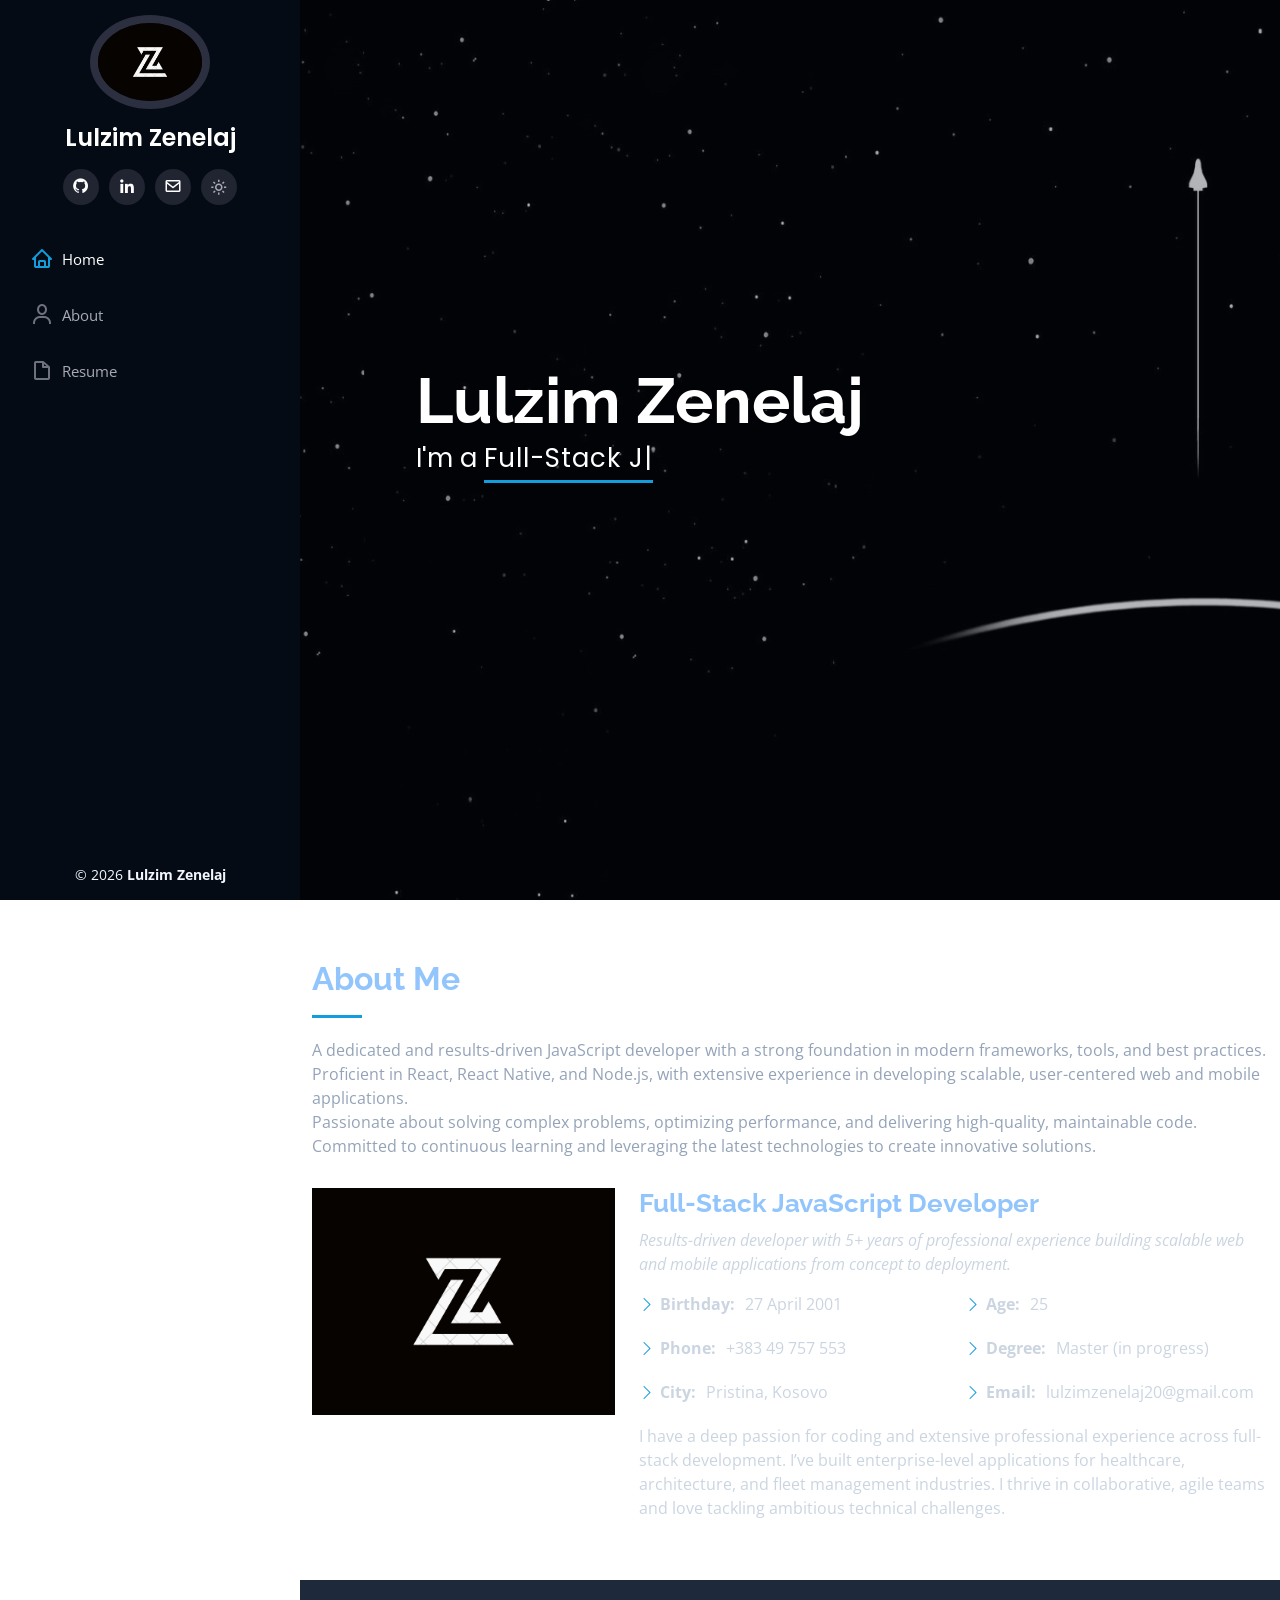
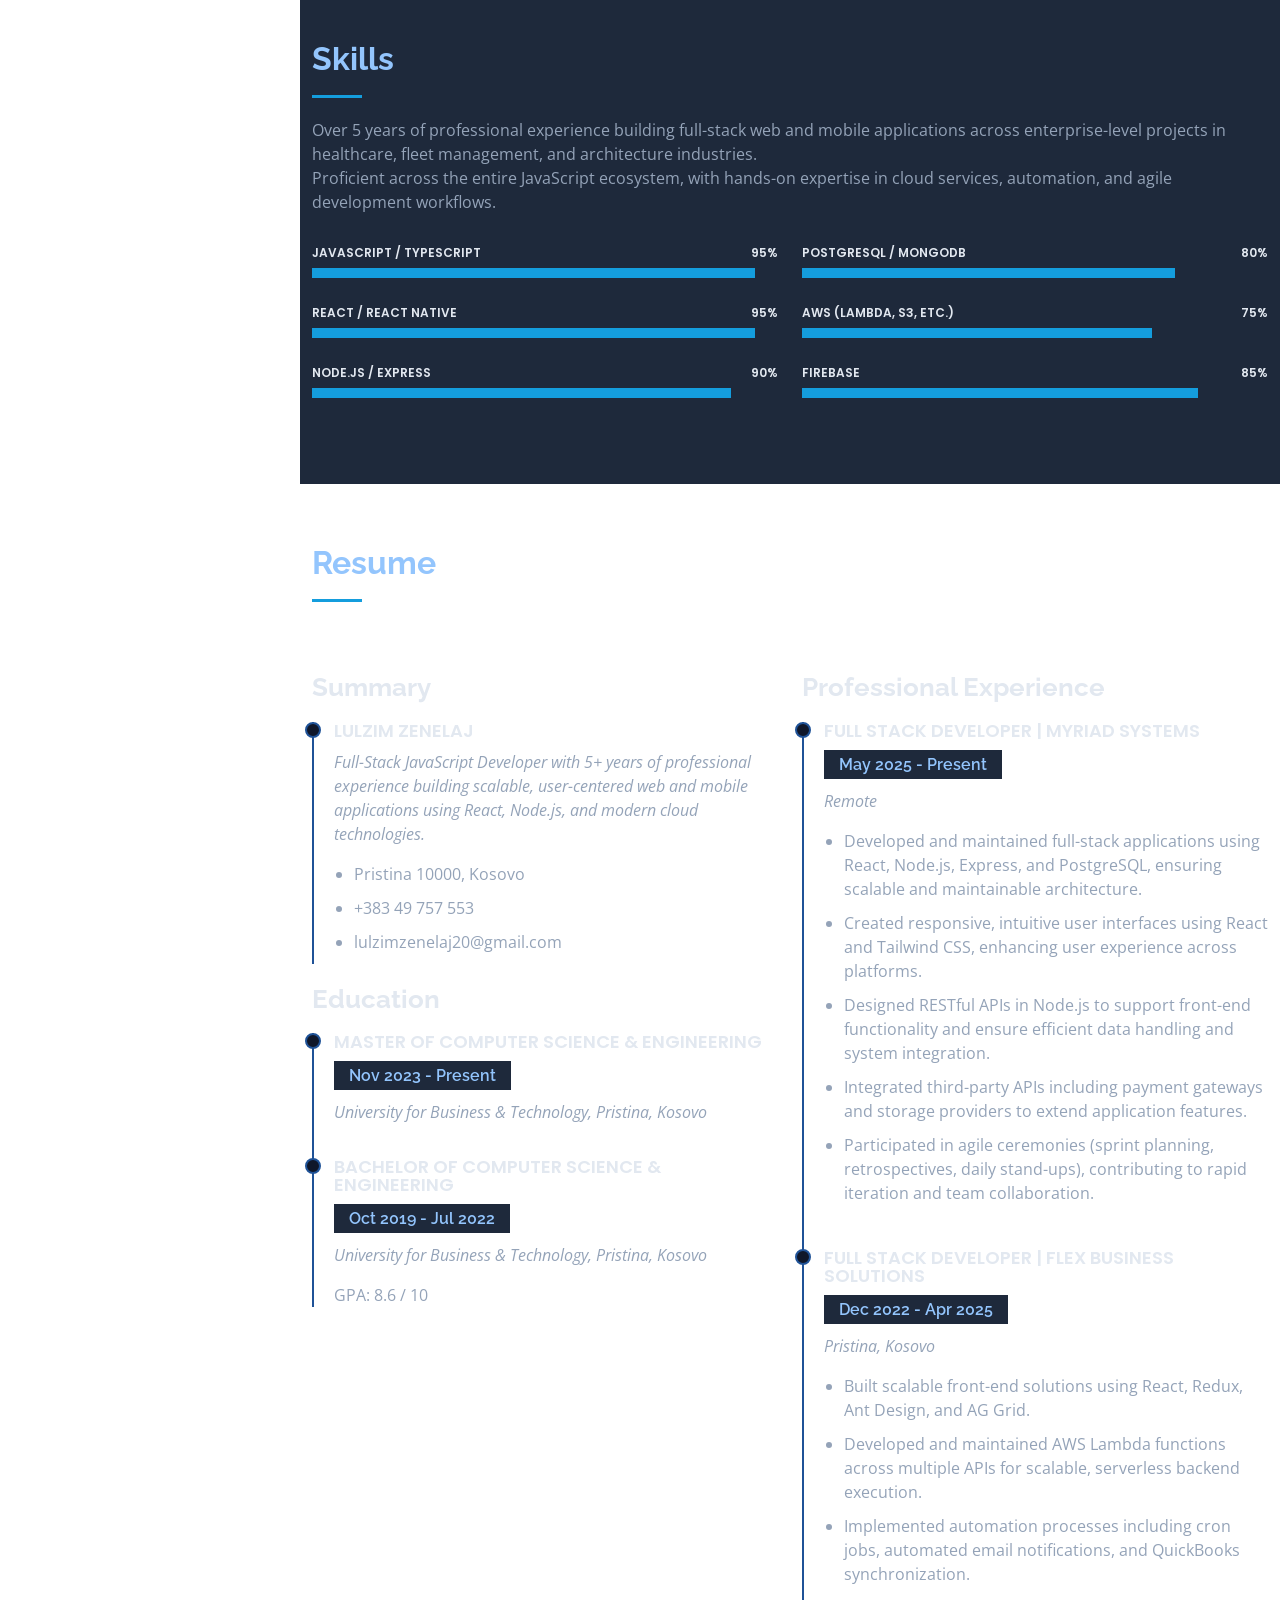
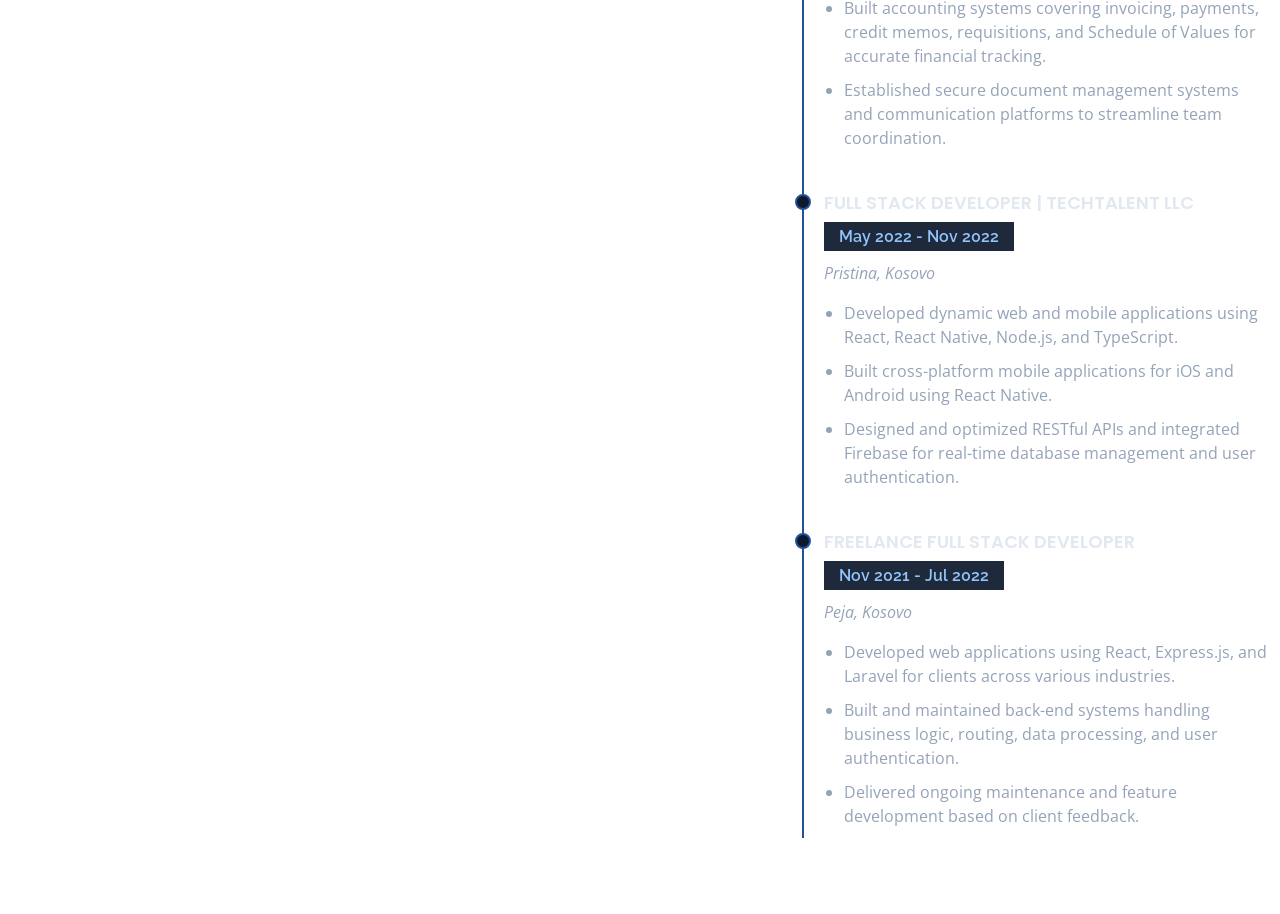
==== commit cf75215f: "small fixes after deployed" ====
--- a/index.html
+++ b/index.html
@@ -7,6 +7,12 @@
     <title>Lulzim Zenelaj - Full-Stack JavaScript Developer</title>
     <meta content="Lulzim Zenelaj - Full-Stack JavaScript Developer based in Pristina, Kosovo. Proficient in React, Node.js, React Native, TypeScript, PostgreSQL, and AWS." name="description" />
     <meta content="full stack developer, javascript, react, node.js, react native, typescript, postgresql, aws, firebase, pristina, kosovo" name="keywords" />
+
+    <script>
+      if (localStorage.getItem("darkMode") !== "0") {
+        document.documentElement.classList.add("dark-mode");
+      }
+    </script>
 
     <!-- Favicons -->
     <link href="assets/img/favicon.png" rel="icon" />
@@ -491,14 +497,17 @@
         var icon = btn.querySelector("i");
 
         function applyDark(dark) {
-          document.body.classList.toggle("dark-mode", dark);
+          document.documentElement.classList.toggle("dark-mode", dark);
           icon.className = dark ? "bx bx-sun" : "bx bx-moon";
         }
 
         applyDark(localStorage.getItem("darkMode") !== "0");
+        requestAnimationFrame(function () {
+          document.body.classList.add("transitions-ready");
+        });
 
         btn.addEventListener("click", function () {
-          var isDark = document.body.classList.contains("dark-mode");
+          var isDark = document.documentElement.classList.contains("dark-mode");
           applyDark(!isDark);
           localStorage.setItem("darkMode", !isDark ? "1" : "0");
         });
--- a/assets/css/style.css
+++ b/assets/css/style.css
@@ -1097,108 +1097,108 @@
 /*--------------------------------------------------------------
 # Dark mode
 --------------------------------------------------------------*/
-body {
+body.transitions-ready {
   transition: background-color 0.3s ease, color 0.3s ease;
 }
 
-body.dark-mode {
+html.dark-mode {
   background-color: #0f172a;
   color: #cbd5e1;
 }
 
-body.dark-mode .section-bg {
+html.dark-mode .section-bg {
   background: #1e293b;
 }
 
-body.dark-mode .section-title h2 {
+html.dark-mode .section-title h2 {
   color: #93c5fd;
 }
 
-body.dark-mode .section-title p {
+html.dark-mode .section-title p {
   color: #94a3b8;
 }
 
-body.dark-mode .about .content h3 {
+html.dark-mode .about .content h3 {
   color: #93c5fd;
 }
 
-body.dark-mode .about .content p,
-body.dark-mode .about .content ul li {
+html.dark-mode .about .content p,
+html.dark-mode .about .content ul li {
   color: #cbd5e1;
 }
 
-body.dark-mode .facts .count-box span {
+html.dark-mode .facts .count-box span {
   color: #e2e8f0;
 }
 
-body.dark-mode .facts .count-box p {
+html.dark-mode .facts .count-box p {
   color: #94a3b8;
 }
 
-body.dark-mode .skills .progress .skill {
+html.dark-mode .skills .progress .skill {
   color: #e2e8f0;
 }
 
-body.dark-mode .skills .progress-bar-wrap {
+html.dark-mode .skills .progress-bar-wrap {
   background: #1e293b;
 }
 
-body.dark-mode .resume .resume-title {
+html.dark-mode .resume .resume-title {
   color: #e2e8f0;
 }
 
-body.dark-mode .resume .resume-item h4 {
+html.dark-mode .resume .resume-item h4 {
   color: #e2e8f0;
 }
 
-body.dark-mode .resume .resume-item h5 {
+html.dark-mode .resume .resume-item h5 {
   background: #1e293b;
   color: #93c5fd;
 }
 
-body.dark-mode .resume .resume-item p,
-body.dark-mode .resume .resume-item ul li {
+html.dark-mode .resume .resume-item p,
+html.dark-mode .resume .resume-item ul li {
   color: #94a3b8;
 }
 
-body.dark-mode .resume .resume-item::before {
+html.dark-mode .resume .resume-item::before {
   background: #0f172a;
 }
 
-body.dark-mode .contact .info {
+html.dark-mode .contact .info {
   background: #1e293b;
   box-shadow: 0 0 24px 0 rgba(0, 0, 0, 0.4);
 }
 
-body.dark-mode .contact .info h4 {
+html.dark-mode .contact .info h4 {
   color: #e2e8f0;
 }
 
-body.dark-mode .contact .info p {
+html.dark-mode .contact .info p {
   color: #94a3b8;
 }
 
-body.dark-mode .contact .info i {
+html.dark-mode .contact .info i {
   background: #0f172a;
 }
 
-body.dark-mode .contact .php-email-form {
+html.dark-mode .contact .php-email-form {
   background: #1e293b;
   box-shadow: 0 0 24px 0 rgba(0, 0, 0, 0.4);
 }
 
-body.dark-mode .contact .php-email-form input,
-body.dark-mode .contact .php-email-form textarea {
+html.dark-mode .contact .php-email-form input,
+html.dark-mode .contact .php-email-form textarea {
   background: #0f172a;
   color: #e2e8f0;
   border-color: #334155;
 }
 
-body.dark-mode .contact .php-email-form label {
+html.dark-mode .contact .php-email-form label {
   color: #94a3b8;
 }
 
-body.dark-mode .contact .php-email-form .loading {
+html.dark-mode .contact .php-email-form .loading {
   background: #1e293b;
   color: #94a3b8;
 }
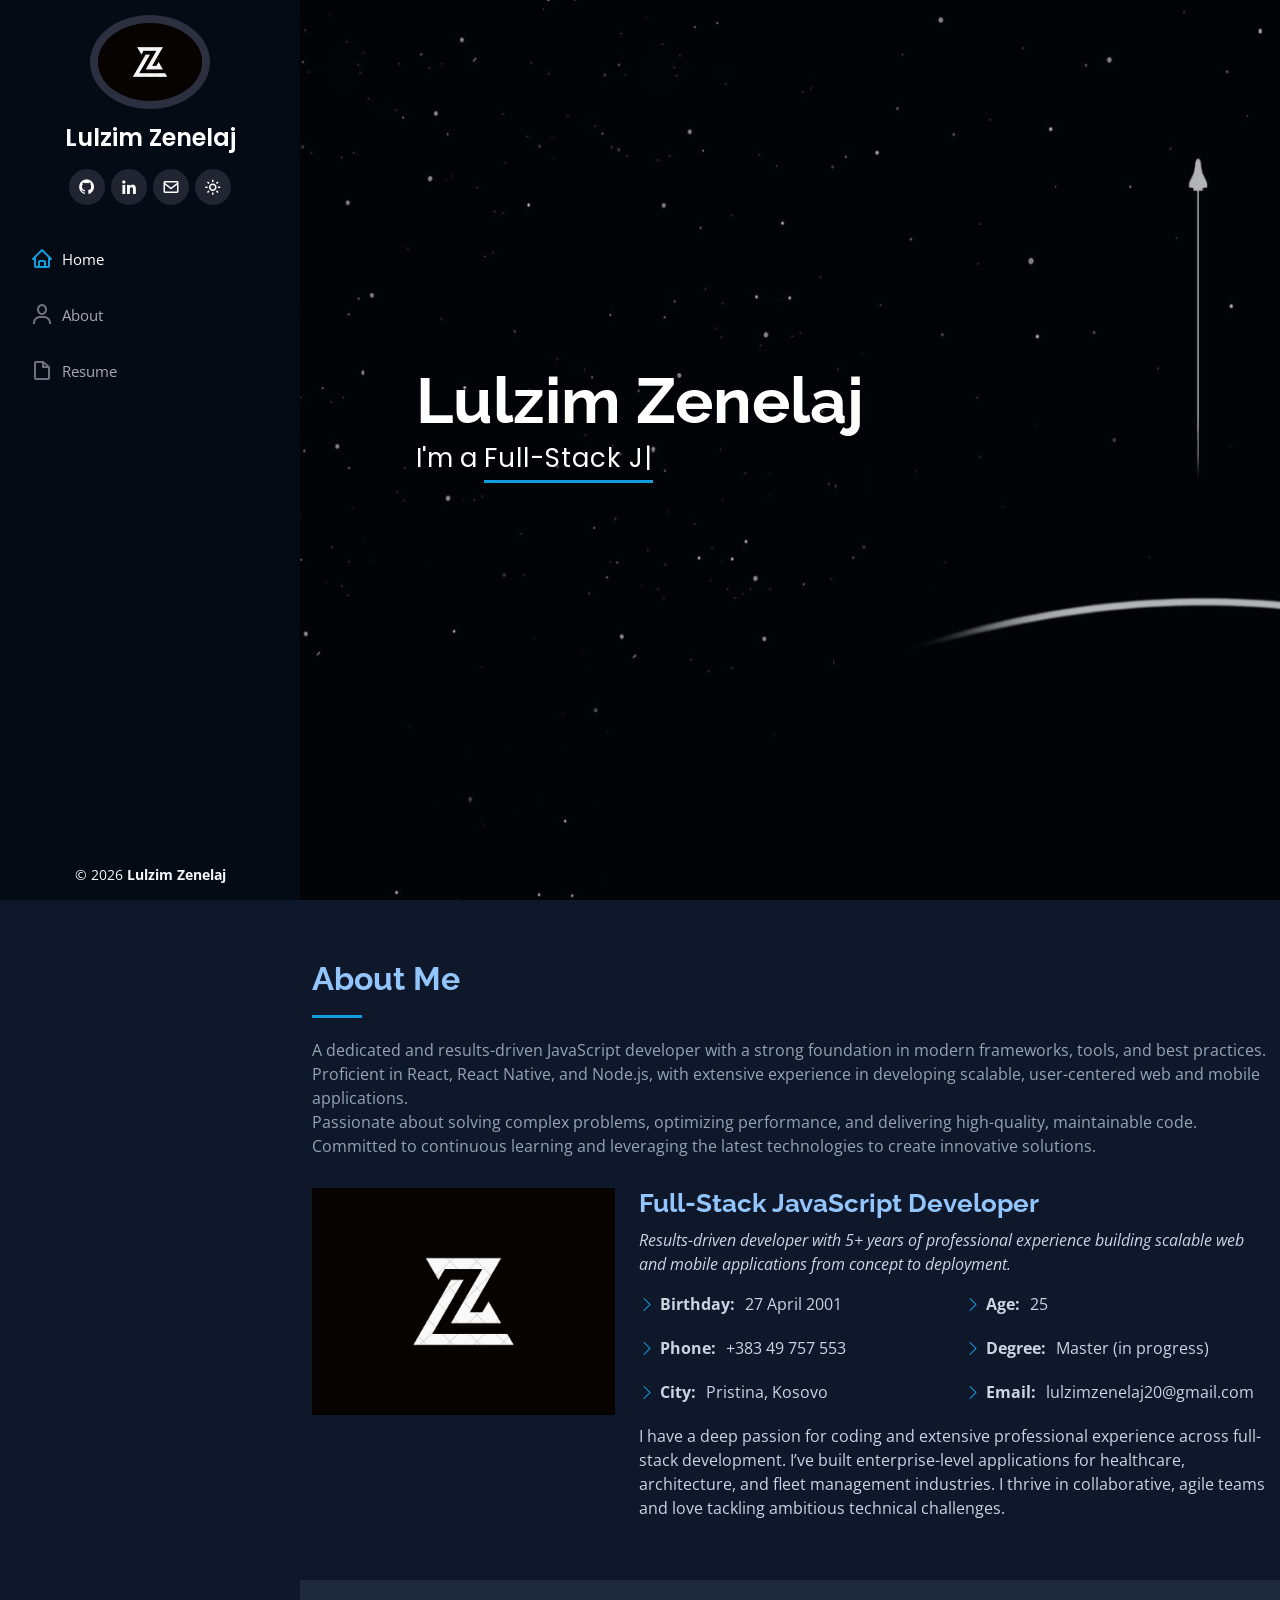
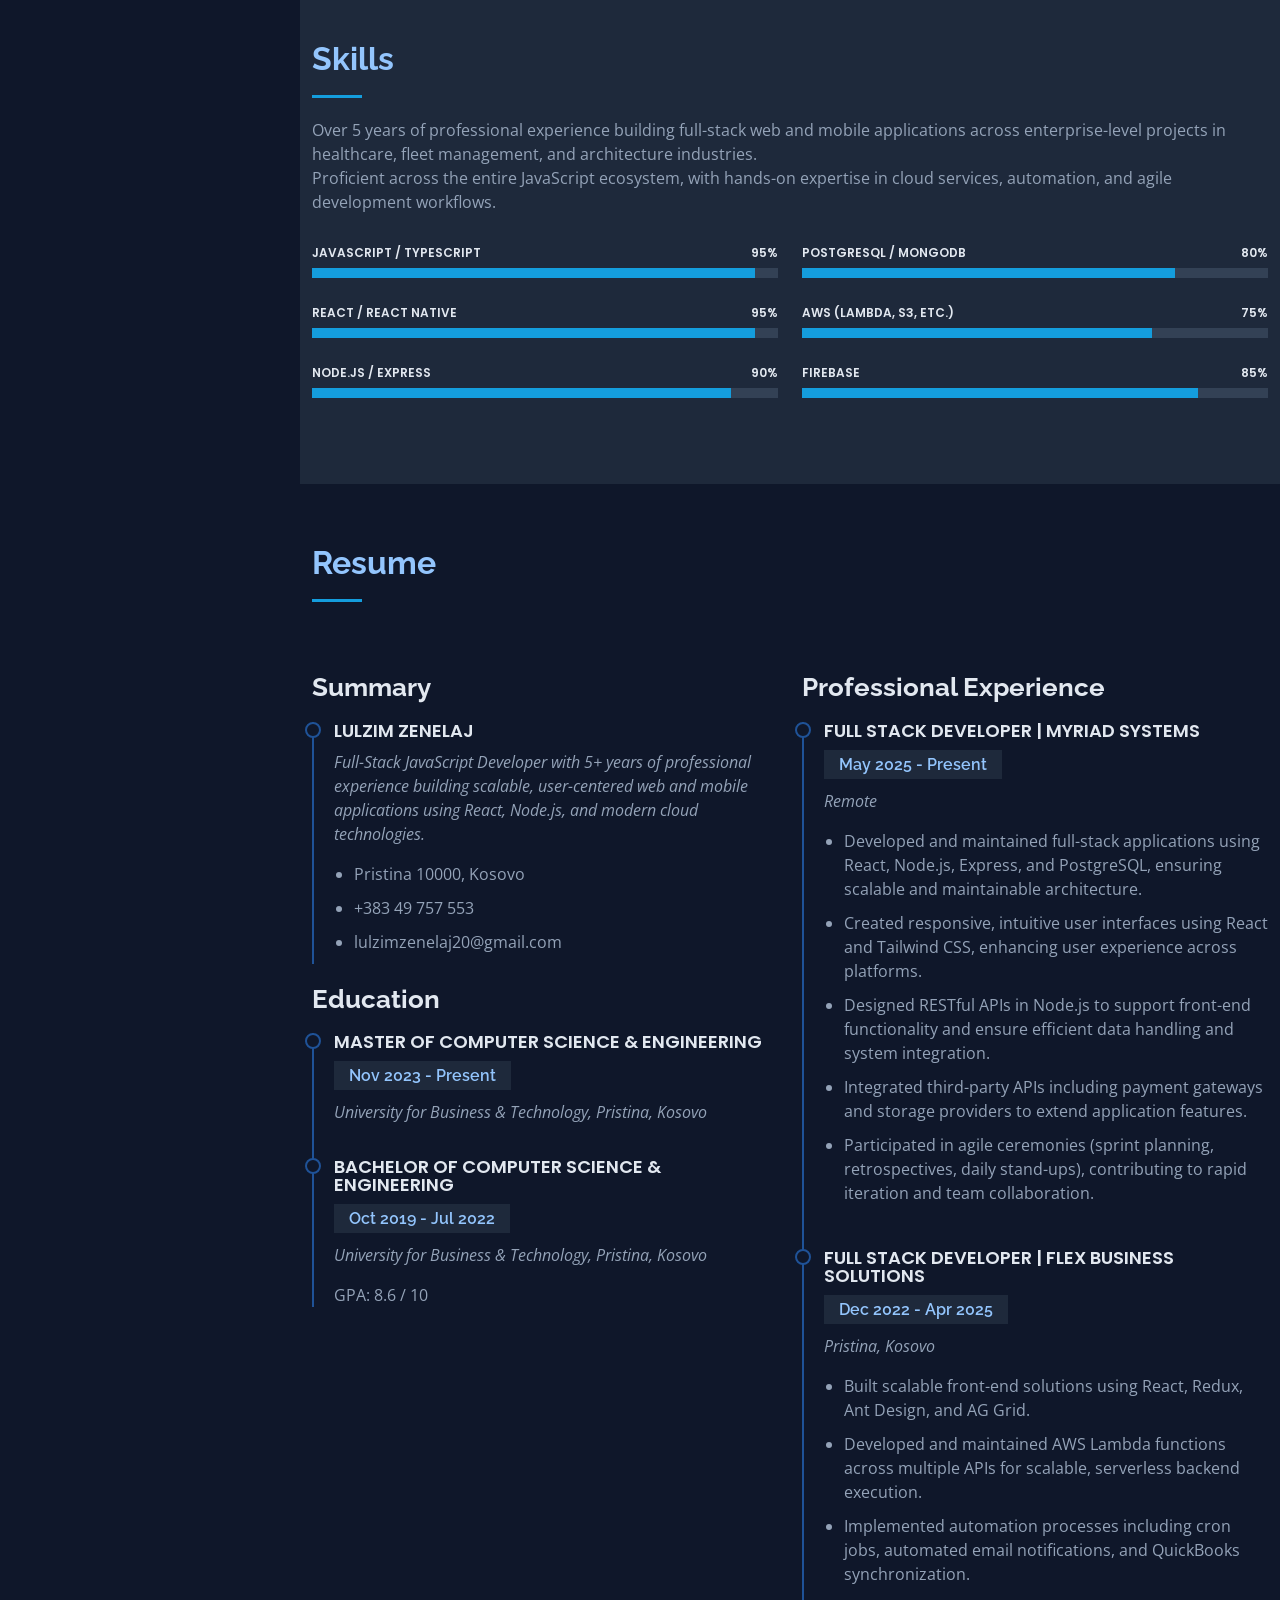
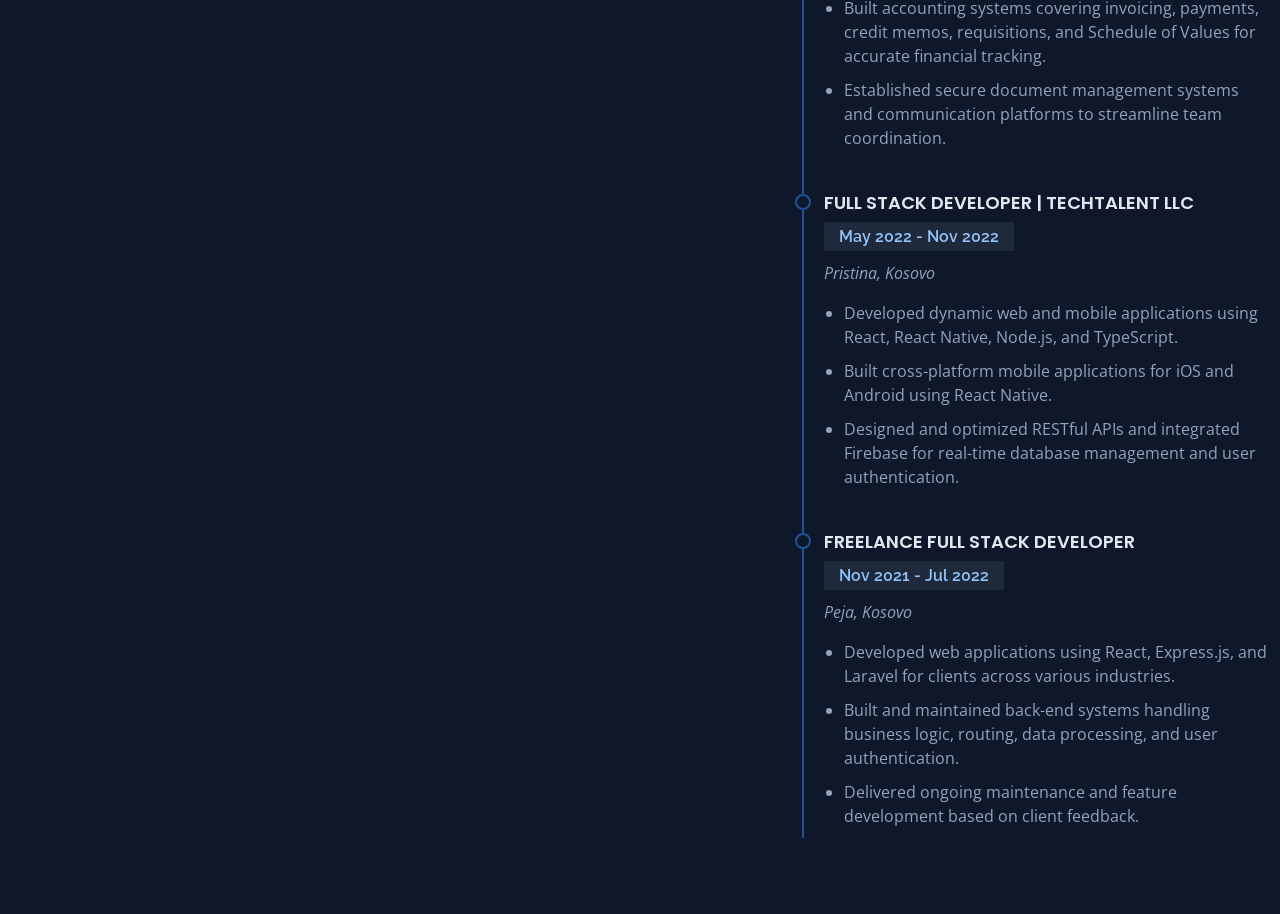
==== commit b3419b4b: "removed unused assets and fix with dark mode" ====
--- a/index.html
+++ b/index.html
@@ -477,9 +477,9 @@
         var now = new Date();
 
         // Age — updates on birthday
-        var dob = new Date(2001, 4, 27);
+        var dob = new Date(2001, 3, 27);
         var age = now.getFullYear() - dob.getFullYear();
-        if (now < new Date(now.getFullYear(), dob.getMonth(), dob.getDate())) age--;
+        if (now <= new Date(now.getFullYear(), dob.getMonth(), dob.getDate())) age--;
         document.getElementById("age").textContent = age;
 
         // Years of experience — from 2021
--- a/assets/css/style.css
+++ b/assets/css/style.css
@@ -105,22 +105,27 @@
   gap: 6px;
 }
 
-#header .profile .social-links a {
+#header .profile .social-links a,
+#header .profile .social-links #dark-mode-btn {
   font-size: 18px;
-  display: inline-block;
+  display: inline-flex;
+  align-items: center;
+  justify-content: center;
   background: #212431;
   color: #fff;
-  line-height: 1;
-  padding: 8px 0;
-  margin-right: 4px;
+  border: none;
   border-radius: 50%;
   text-align: center;
   width: 36px;
   height: 36px;
   transition: 0.3s;
-}
-
-#header .profile .social-links a:hover {
+  cursor: pointer;
+  padding: 0;
+  line-height: 0;
+}
+
+#header .profile .social-links a:hover,
+#header .profile .social-links #dark-mode-btn:hover {
   background: #149ddd;
   color: #fff;
   text-decoration: none;
@@ -1072,36 +1077,16 @@
 /*--------------------------------------------------------------
 # Dark mode toggle button
 --------------------------------------------------------------*/
-#dark-mode-btn {
-  background: #212431;
-  border: none;
-  color: #a8a9b4;
-  width: 36px;
-  height: 36px;
-  border-radius: 50%;
-  cursor: pointer;
-  font-size: 18px;
-  display: inline-flex;
-  align-items: center;
-  justify-content: center;
-  transition: 0.3s;
-  line-height: 0;
-  padding: 0;
-}
-
-#dark-mode-btn:hover {
-  background: #149ddd;
-  color: #fff;
-}
 
 /*--------------------------------------------------------------
 # Dark mode
 --------------------------------------------------------------*/
-body.transitions-ready {
+body.transitions-ready,
+body.transitions-ready * {
   transition: background-color 0.3s ease, color 0.3s ease;
 }
 
-html.dark-mode {
+html.dark-mode body {
   background-color: #0f172a;
   color: #cbd5e1;
 }
@@ -1127,20 +1112,12 @@
   color: #cbd5e1;
 }
 
-html.dark-mode .facts .count-box span {
-  color: #e2e8f0;
-}
-
-html.dark-mode .facts .count-box p {
-  color: #94a3b8;
-}
-
 html.dark-mode .skills .progress .skill {
   color: #e2e8f0;
 }
 
 html.dark-mode .skills .progress-bar-wrap {
-  background: #1e293b;
+  background: #334155;
 }
 
 html.dark-mode .resume .resume-title {
@@ -1163,44 +1140,6 @@
 
 html.dark-mode .resume .resume-item::before {
   background: #0f172a;
-}
-
-html.dark-mode .contact .info {
-  background: #1e293b;
-  box-shadow: 0 0 24px 0 rgba(0, 0, 0, 0.4);
-}
-
-html.dark-mode .contact .info h4 {
-  color: #e2e8f0;
-}
-
-html.dark-mode .contact .info p {
-  color: #94a3b8;
-}
-
-html.dark-mode .contact .info i {
-  background: #0f172a;
-}
-
-html.dark-mode .contact .php-email-form {
-  background: #1e293b;
-  box-shadow: 0 0 24px 0 rgba(0, 0, 0, 0.4);
-}
-
-html.dark-mode .contact .php-email-form input,
-html.dark-mode .contact .php-email-form textarea {
-  background: #0f172a;
-  color: #e2e8f0;
-  border-color: #334155;
-}
-
-html.dark-mode .contact .php-email-form label {
-  color: #94a3b8;
-}
-
-html.dark-mode .contact .php-email-form .loading {
-  background: #1e293b;
-  color: #94a3b8;
 }
 
 /*--------------------------------------------------------------
